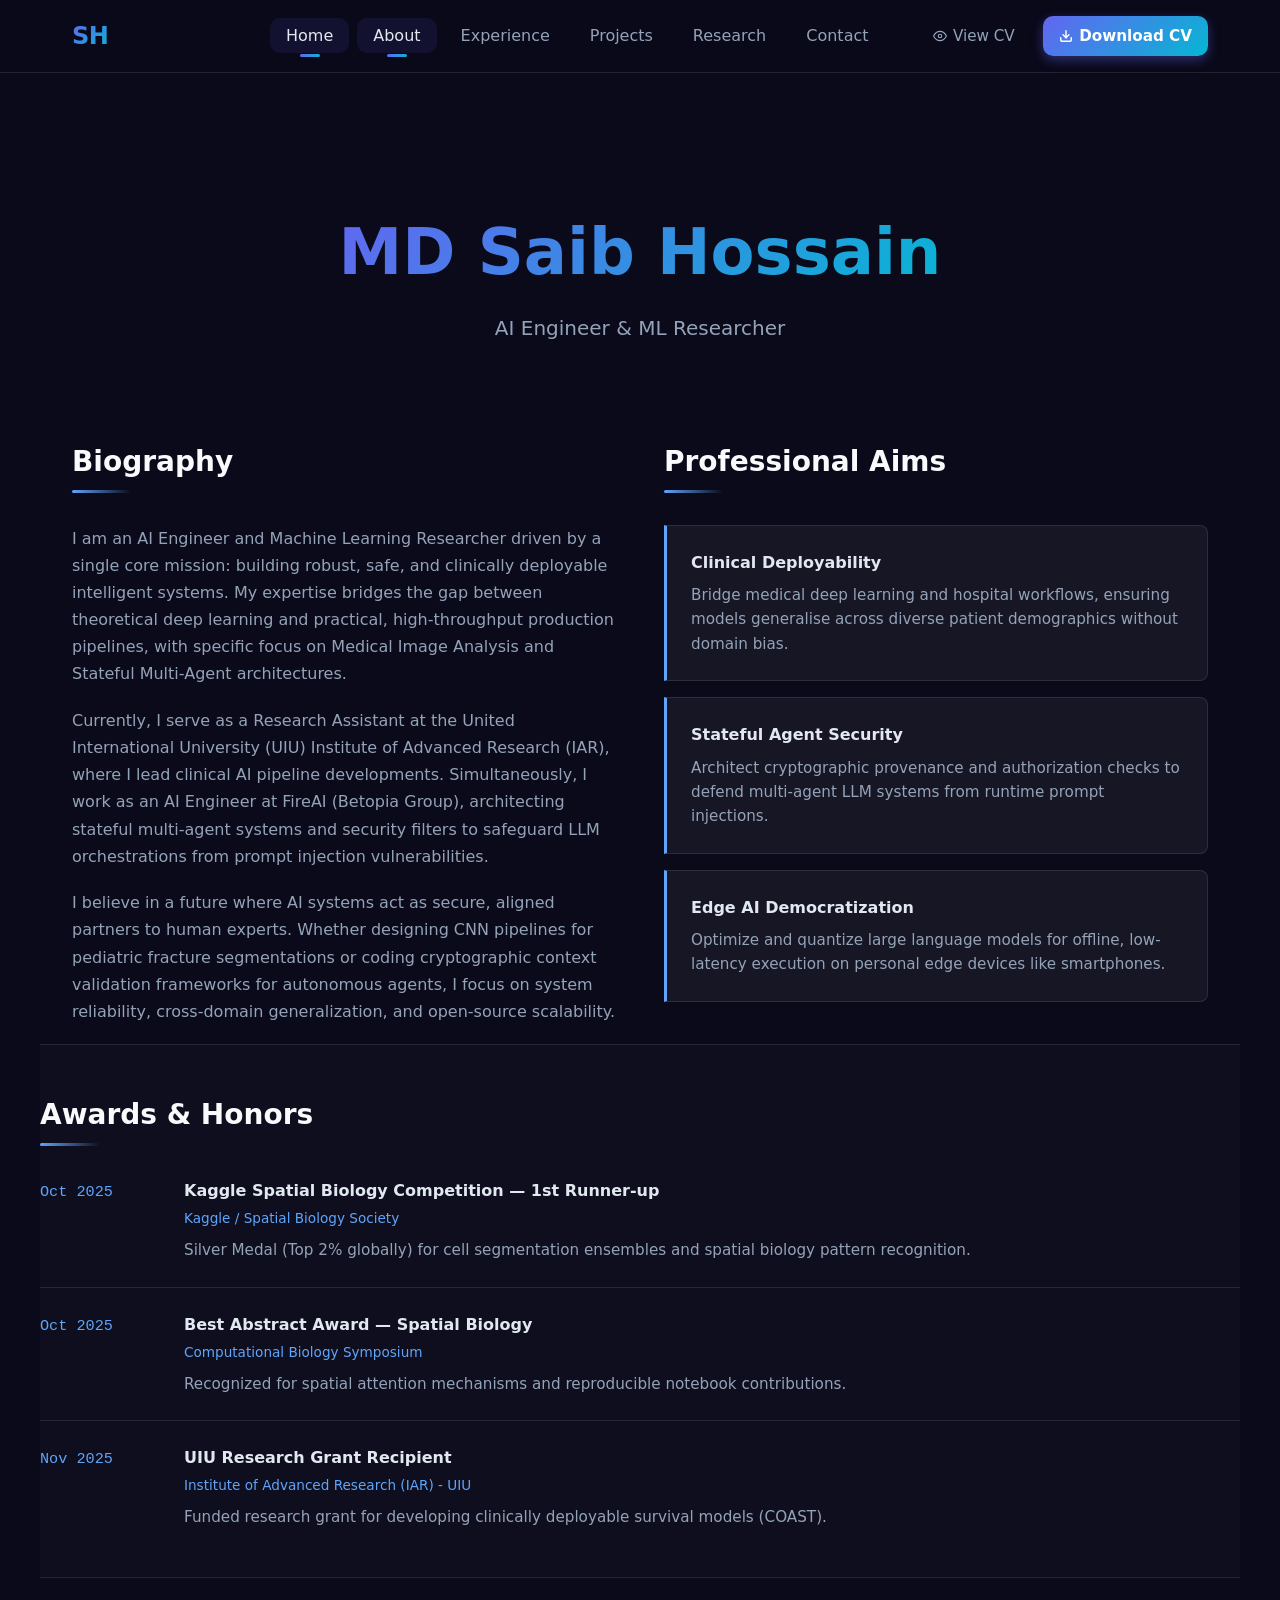
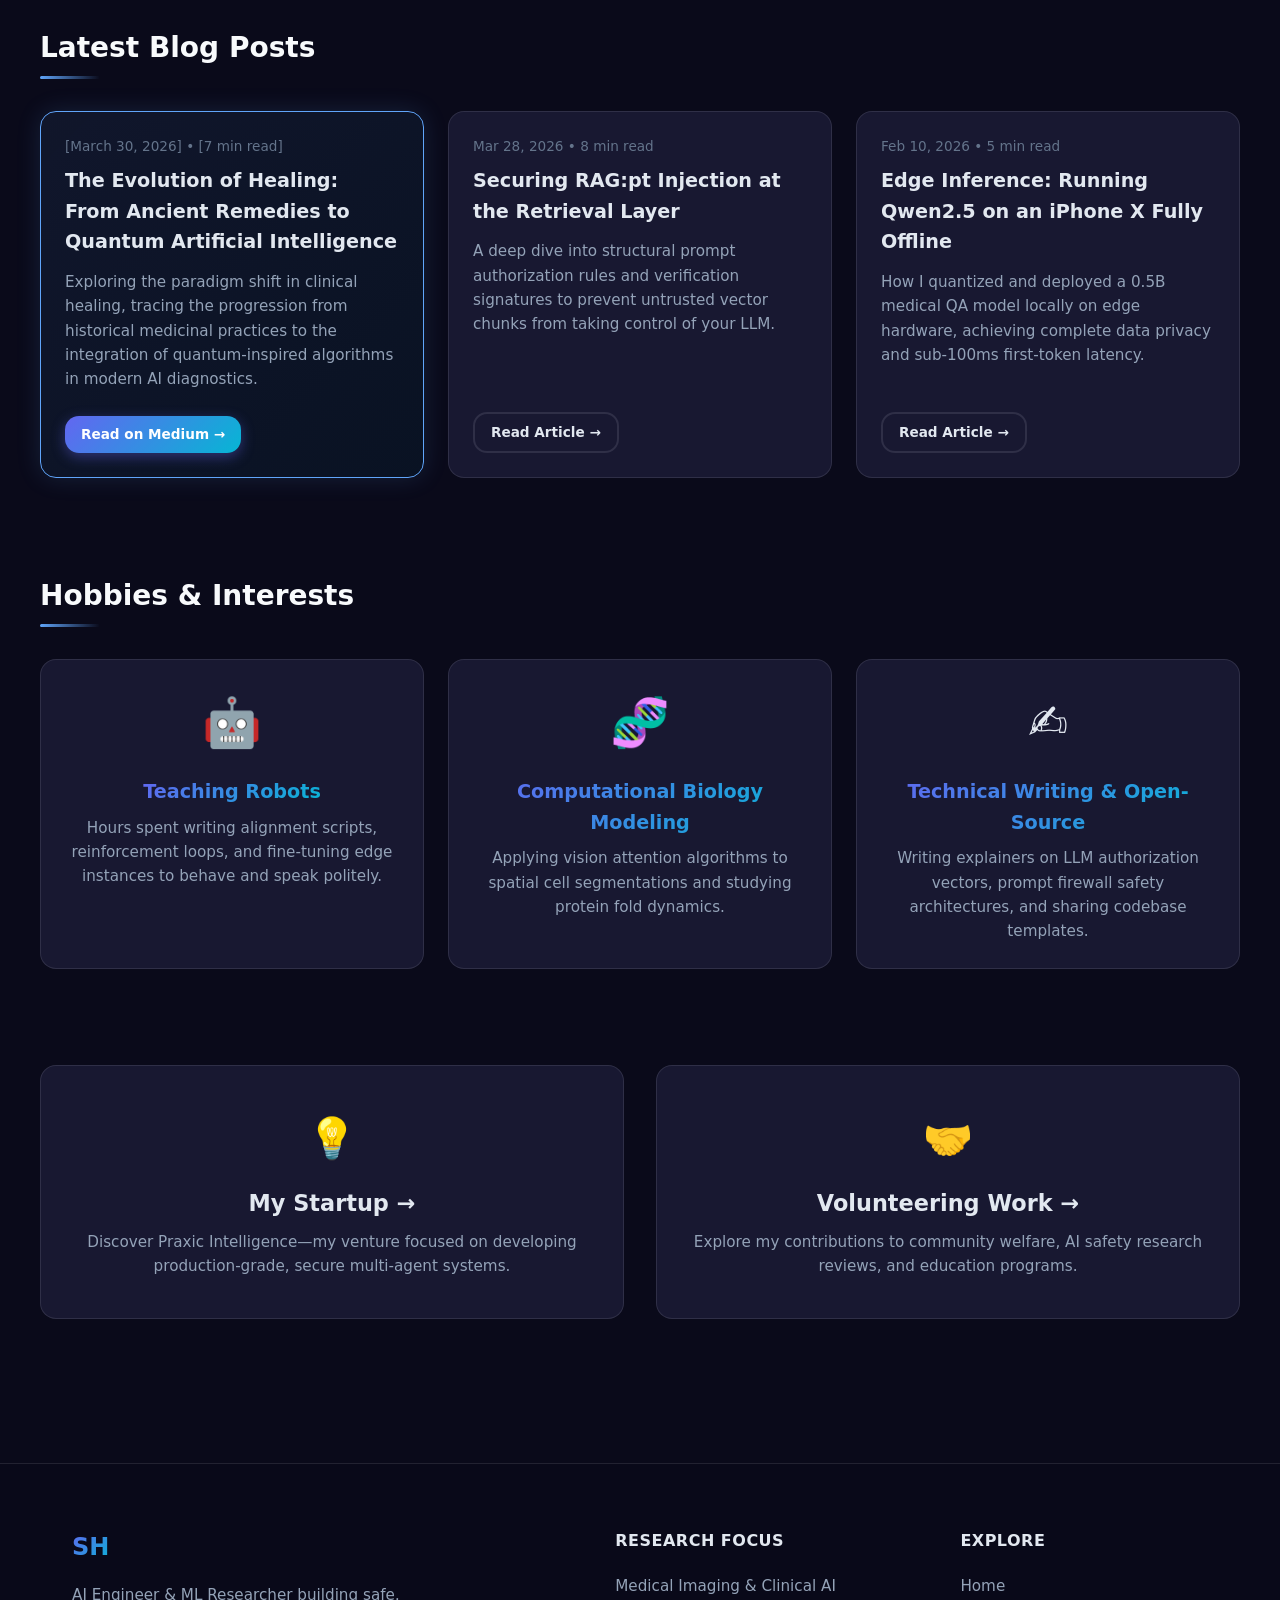
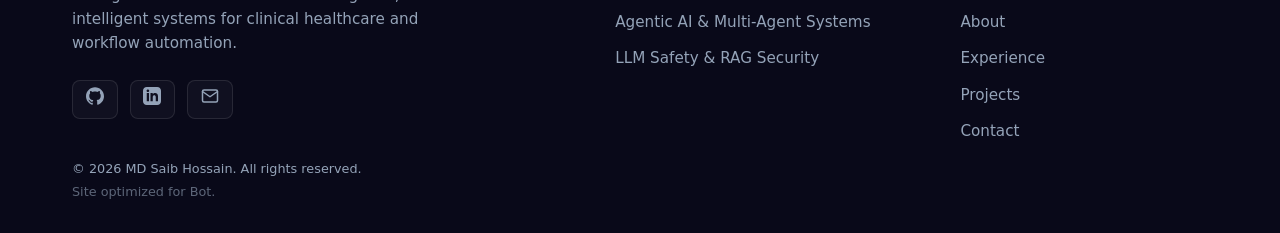
==== pages/about/index.html @ 12bec6b2 "major update and photos" ====
<!DOCTYPE html>
<html lang="en">

<head>
  <meta charset="UTF-8" />
  <meta name="viewport" content="width=device-width, initial-scale=1.0, shrink-to-fit=no">
  <meta name="theme-color" content="#0a0a1a">
  <meta name="apple-mobile-web-app-capable" content="yes">
  <meta name="apple-mobile-web-app-status-bar-style" content="black-translucent">

  <title>About MD Saib Hossain | AI Engineer & ML Researcher</title>
  <meta name="description"
    content="Learn about MD Saib Hossain - AI Engineer & ML Researcher building next-generation agentic workflows and clinically deployable medical imaging deep learning models.">
  <meta name="keywords"
    content="Saib Hossain, About Saib Hossain, AI Engineer, ML Researcher, Medical Imaging, AI Safety, United International University, Betopia Group">
  <meta name="author" content="MD Saib Hossain">
  <meta name="robots" content="index, follow">

  <link rel="canonical" href="https://saibhossain.dev/pages/about/index.html">

  <!-- Open Graph -->
  <meta property="og:type" content="profile">
  <meta property="og:title" content="About MD Saib Hossain | AI Engineer & ML Researcher">
  <meta property="og:description"
    content="Discover the research journey, academic milestones, and engineering focus of MD Saib Hossain.">
  <meta property="og:image" content="https://saibhossain.dev/assets/images/profile.jpg">
  <meta property="og:url" content="https://saibhossain.dev/pages/about/index.html">
  <meta property="og:site_name" content="Saib Hossain Portfolio">

  <!-- Twitter -->
  <meta name="twitter:card" content="summary_large_image">
  <meta name="twitter:title" content="About MD Saib Hossain | AI Engineer & ML Researcher">
  <meta name="twitter:description"
    content="Discover the research journey, academic milestones, and engineering focus of MD Saib Hossain.">
  <meta name="twitter:image" content="https://saibhossain.dev/assets/images/profile.jpg">

  <!-- Structured Data: JSON-LD AboutPage & Person Schema -->
  <script type="application/ld+json">
  {
    "@context": "https://schema.org",
    "@type": "AboutPage",
    "mainEntity": {
      "@type": "Person",
      "name": "MD Saib Hossain",
      "jobTitle": "AI Engineer & ML Researcher",
      "url": "https://saibhossain.dev",
      "sameAs": [
        "https://linkedin.com/in/saibhossain",
        "https://github.com/Saibhossain",
        "https://scholar.google.com/citations?user=zH0QciUAAAAJ&hl=en"
      ]
    }
  }
  </script>

  <!-- Global Core Styles -->
  <link rel="stylesheet" href="../../assets/css/base.css" />
  <link rel="stylesheet" href="../../assets/css/components.css" />
  <link rel="stylesheet" href="../../assets/css/layout.css" />
  <link rel="stylesheet" href="../../assets/css/animations.css" />

  <!-- Page Specific Styles -->
  <link rel="stylesheet" href="styles.css" />
</head>

<body>
  <!-- Global Header Placeholder -->
  <div id="header-placeholder" data-depth="1"></div>

  <main id="main" class="about-page">
    <!-- Hero Section -->
    <section class="hero-section fade-in-up">
      <div class="hero-bg"></div>
      <h1 id="hero-name" class="gradient-text loading-pulse"></h1>
      <h2 id="hero-role" class="loading-pulse"></h2>
    </section>

    <!-- Biography & Aims Split Grid -->
    <div class="container fade-in-up" style="animation-delay: 0.1s;">
      <div class="split-grid">
        <section class="biography-section">
          <h3 class="section-title">Biography</h3>
          <div id="bio-container"></div>
        </section>

        <section class="aims-section">
          <h3 class="section-title">Professional Aims</h3>
          <div id="aims-container" class="aims-list"></div>
        </section>
      </div>
    </div>



    <!-- Awards & Honors -->
    <section class="container padding-block bg-alt fade-in-up" style="animation-delay: 0.3s;">
      <h3 class="section-title">Awards & Honors</h3>
      <div id="awards-container" class="list-container"></div>
    </section>

    <!-- Blog Posts -->
    <section class="container padding-block fade-in-up" style="animation-delay: 0.4s;">
      <h3 class="section-title">Latest Blog Posts</h3>
      <div id="blogs-container" class="card-grid"></div>
    </section>

    <!-- Hobbies -->
    <section class="container padding-block fade-in-up" style="animation-delay: 0.5s;">
      <h3 class="section-title">Hobbies & Interests</h3>
      <div id="hobbies-container" class="card-grid"></div>
    </section>

    <!-- Directory Navigation (Startup & Volunteering) -->
    <section class="container padding-block nav-cta-section fade-in-up" style="animation-delay: 0.6s;">
      <div id="nav-container" class="nav-grid"></div>
    </section>
  </main>

  <!-- Global Footer Placeholder -->
  <div id="footer-placeholder" data-depth="1"></div>

  <!-- Global Scripts -->
  <script src="../../assets/js/core/config.js"></script>
  <script src="../../assets/js/core/utils.js"></script>
  <script src="../../assets/js/core/nav.js"></script>
  <script src="../../assets/js/components/links.js"></script>



  <!-- Page Specific Data Injector -->
  <script src="script.js"></script>

</body>

</html>
---- assets/css/base.css ----
/* ===== CSS VARIABLES & THEME ===== */
:root {
  /* Core colors */
  --bg: #0a0a1a;
  --bg-secondary: #11112a;
  --surface: rgba(30, 30, 60, 0.7);
  --surface-hover: rgba(45, 45, 85, 0.85);
  
  /* Accent gradients */
  --primary: #6366f1;
  --primary-glow: rgba(99, 102, 241, 0.4);
  --accent: #06b6d4;
  --accent-glow: rgba(6, 182, 212, 0.4);
  --gradient-main: linear-gradient(135deg, var(--primary), var(--accent));
  --gradient-reverse: linear-gradient(135deg, var(--accent), var(--primary));
  
  /* Text */
  --text: #e2e8f0;
  --text-muted: #94a3b8;
  --text-gradient: var(--gradient-main);
  
  /* UI */
  --border: rgba(255, 255, 255, 0.1);
  --border-hover: rgba(99, 102, 241, 0.5);
  --shadow-sm: 0 4px 12px rgba(0, 0, 0, 0.15);
  --shadow-lg: 0 20px 40px rgba(0, 0, 0, 0.3);
  --glow: 0 0 20px var(--primary-glow);
  --glow-accent: 0 0 20px var(--accent-glow);
  
  /* Spacing & layout */
  --radius: 16px;
  --radius-lg: 24px;
  --container-padding: 2rem;
  --transition: all 0.3s cubic-bezier(0.4, 0, 0.2, 1);
  --transition-slow: all 0.5s cubic-bezier(0.4, 0, 0.2, 1);
  
  /* Typography */
  --font-sans: system-ui, -apple-system, 'Segoe UI', Roboto, sans-serif;
  --font-mono: 'SF Mono', 'Fira Code', monospace;
}

/* ===== RESET & BASE ===== */
*, *::before, *::after { box-sizing: border-box; margin: 0; padding: 0; }
html { scroll-behavior: smooth; font-size: 16px; }
body {
  background: var(--bg);
  color: var(--text);
  font-family: var(--font-sans);
  line-height: 1.6;
  overflow-x: hidden;
  -webkit-font-smoothing: antialiased;
  -moz-osx-font-smoothing: grayscale;
}

/* Accessibility */
.sr-only {
  position: absolute; width: 1px; height: 1px; padding: 0; margin: -1px;
  overflow: hidden; clip: rect(0, 0, 0, 0); white-space: nowrap; border: 0;
}
:focus-visible {
  outline: 2px solid var(--accent);
  outline-offset: 2px;
  border-radius: 4px;
}

/* Images */
img { max-width: 100%; height: auto; display: block; }
picture { display: block; }

/* Links */
a { color: inherit; text-decoration: none; transition: var(--transition); }
a:hover { color: var(--accent); }

/* Selection */
::selection { background: var(--primary); color: white; }

/* Scrollbar */
::-webkit-scrollbar { width: 8px; }
::-webkit-scrollbar-track { background: var(--bg-secondary); }
::-webkit-scrollbar-thumb {
  background: var(--gradient-main);
  border-radius: 4px;
}
::-webkit-scrollbar-thumb:hover { background: var(--accent); }

/* Reduce motion preference */
@media (prefers-reduced-motion: reduce) {
  *, *::before, *::after {
    animation-duration: 0.01ms !important;
    animation-iteration-count: 1 !important;
    transition-duration: 0.01ms !important;
  }
  html { scroll-behavior: auto; }
}
---- assets/css/components.css ----
/* ===== QUICK LINKS (Home Page) ===== */
.quick-links-grid {
  display: grid;
  grid-template-columns: repeat(auto-fit, minmax(200px, 1fr));
  gap: 1.25rem;
  margin-top: 1.5rem;
}
.quick-link-card {
  display: flex;
  align-items: center;
  gap: 1rem;
  padding: 1.25rem;
  border-radius: var(--radius);
  transition: var(--transition);
}
.quick-link-card:hover {
  background: var(--surface);
  transform: translateX(4px);
}
.quick-link-icon {
  width: 44px;
  height: 44px;
  display: grid;
  place-items: center;
  border-radius: 12px;
  background: var(--gradient-main);
  color: white;
  font-size: 1.2rem;
  flex-shrink: 0;
}
.quick-link-content h4 {
  font-weight: 600;
  margin-bottom: 0.25rem;
}
.quick-link-content p {
  font-size: 0.85rem;
}

/* ===== STATUS BADGE ===== */
.status-badge {
  display: inline-flex;
  align-items: center;
  gap: 0.5rem;
  padding: 0.4rem 1rem;
  background: rgba(34, 197, 94, 0.15);
  color: #22c55e;
  border-radius: 24px;
  font-size: 0.85rem;
  font-weight: 600;
  border: 1px solid rgba(34, 197, 94, 0.3);
  margin-top: 1rem;
}
.status-badge::before {
  content: '';
  width: 8px;
  height: 8px;
  background: #22c55e;
  border-radius: 50%;
  animation: pulseDot 2s infinite;
}
@keyframes pulseDot {
  0%, 100% { opacity: 1; transform: scale(1); }
  50% { opacity: 0.6; transform: scale(0.9); }
}
/* ===== BUTTONS ===== */
.btn {
  display: inline-flex;
  align-items: center;
  justify-content: center;
  gap: 0.5rem;
  padding: 0.875rem 1.75rem;
  border-radius: 14px;
  font-weight: 600;
  font-size: 1rem;
  cursor: pointer;
  transition: var(--transition);
  border: none;
  position: relative;
  overflow: hidden;
  z-index: 1;
}
.btn::before {
  content: '';
  position: absolute;
  inset: 0;
  background: var(--gradient-main);
  z-index: -1;
  transition: var(--transition);
  opacity: 0;
}
.btn:hover::before { opacity: 1; }

.btn-primary {
  background: var(--gradient-main);
  color: white;
  box-shadow: 0 4px 14px var(--primary-glow);
}
.btn-primary:hover {
  transform: translateY(-2px);
  box-shadow: 0 8px 24px var(--primary-glow);
}

.btn-outline {
  background: transparent;
  border: 2px solid var(--border);
  color: var(--text);
}
.btn-outline:hover {
  border-color: var(--accent);
  color: var(--accent);
  transform: translateY(-2px);
}

.btn-sm { padding: 0.6rem 1.2rem; font-size: 0.9rem; }
.btn-lg { padding: 1.1rem 2rem; font-size: 1.1rem; }

/* ===== GLASS CARDS ===== */
.glass-card {
  background: var(--surface);
  backdrop-filter: blur(12px);
  -webkit-backdrop-filter: blur(12px);
  border: 1px solid var(--border);
  border-radius: var(--radius);
  padding: 1.5rem;
  transition: var(--transition);
  position: relative;
  overflow: hidden;
}
.glass-card::before {
  content: '';
  position: absolute;
  inset: 0;
  background: linear-gradient(135deg, transparent 0%, rgba(99,102,241,0.03) 50%, transparent 100%);
  opacity: 0;
  transition: var(--transition);
  pointer-events: none;
}
.glass-card:hover {
  border-color: var(--border-hover);
  transform: translateY(-4px);
  box-shadow: var(--shadow-lg), var(--glow);
}
.glass-card:hover::before { opacity: 1; }

/* ===== GRADIENT TEXT ===== */
.gradient-text {
  background: var(--text-gradient);
  -webkit-background-clip: text;
  -webkit-text-fill-color: transparent;
  background-clip: text;
  display: inline-block;
}

/* ===== NAVIGATION ===== */
.nav {
  position: sticky;
  top: 0;
  z-index: 1000;
  background: rgba(10, 10, 26, 0.95);
  backdrop-filter: blur(20px);
  -webkit-backdrop-filter: blur(20px);
  border-bottom: 1px solid var(--border);
  padding: 1rem 0;
  transition: var(--transition);
}
.nav.scrolled {
  padding: 0.75rem 0;
  background: rgba(10, 10, 26, 0.98);
  box-shadow: var(--shadow-sm);
}
.nav-container {
  display: flex;
  justify-content: space-between;
  align-items: center;
  max-width: 1200px;
  margin: 0 auto;
  padding: 0 var(--container-padding);
}
.nav-logo {
  font-size: 1.5rem;
  font-weight: 800;
  background: var(--text-gradient);
  -webkit-background-clip: text;
  -webkit-text-fill-color: transparent;
  letter-spacing: -0.5px;
}
.nav-links {
  display: flex;
  list-style: none;
  gap: 0.5rem;
}
.nav-links a {
  color: var(--text-muted);
  font-weight: 500;
  padding: 0.5rem 1rem;
  border-radius: 10px;
  transition: var(--transition);
  position: relative;
}
.nav-links a:hover,
.nav-links a.active {
  color: var(--text);
  background: rgba(99, 102, 241, 0.1);
}
.nav-links a.active::after {
  content: '';
  position: absolute;
  bottom: -4px;
  left: 50%;
  transform: translateX(-50%);
  width: 20px;
  height: 3px;
  background: var(--gradient-main);
  border-radius: 2px;
}

/* Mobile nav toggle */
.nav-toggle {
  display: none;
  background: none;
  border: none;
  cursor: pointer;
  padding: 0.5rem;
  z-index: 1001;
}
.hamburger {
  display: block;
  width: 24px;
  height: 2px;
  background: var(--text);
  position: relative;
  transition: var(--transition);
}
.hamburger::before,
.hamburger::after {
  content: '';
  position: absolute;
  width: 24px;
  height: 2px;
  background: var(--text);
  left: 0;
  transition: var(--transition);
}
.hamburger::before { top: -8px; }
.hamburger::after { top: 8px; }
.nav-toggle.active .hamburger { background: transparent; }
.nav-toggle.active .hamburger::before {
  transform: rotate(45deg) translate(5px, 5px);
}
.nav-toggle.active .hamburger::after {
  transform: rotate(-45deg) translate(5px, -5px);
}

.nav-menu-wrapper {
  display: flex;
  align-items: center;
  gap: 2rem;
}

.nav-actions {
  display: flex;
  align-items: center;
  gap: 0.75rem;
}

/* CV Actions */
.nav-actions a.nav-cv-view,
.nav-actions a.nav-cv-download {
  display: inline-flex;
  align-items: center;
  gap: 0.4rem;
  padding: 0.5rem 1rem;
  border-radius: 10px;
  font-size: 0.95rem;
  font-weight: 500;
  transition: var(--transition);
  text-decoration: none;
}

.nav-actions a.nav-cv-view {
  color: var(--text-muted);
}

.nav-actions a.nav-cv-view:hover {
  color: var(--text);
  background: rgba(99, 102, 241, 0.1);
}

.nav-actions a.nav-cv-download {
  background: var(--gradient-main);
  color: white !important;
  font-weight: 600;
  box-shadow: 0 4px 12px var(--primary-glow);
}

.nav-actions a.nav-cv-download:hover {
  transform: translateY(-1px);
  box-shadow: 0 6px 18px var(--primary-glow);
  background: var(--gradient-main);
  color: white !important;
}

/* Mobile menu */
@media (max-width: 900px) {
  .nav-toggle { display: block; }
  .nav-menu-wrapper {
    position: fixed;
    top: 72px;
    left: 0;
    right: 0;
    background: var(--bg-secondary);
    flex-direction: column;
    padding: 2rem 1.5rem;
    gap: 1.5rem;
    transform: translateY(-150%);
    transition: transform 0.3s ease;
    border-bottom: 1px solid var(--border);
    z-index: 999;
    display: flex !important;
  }
  .nav-menu-wrapper.active { transform: translateY(0); }
  .nav-links {
    flex-direction: column;
    width: 100%;
    gap: 0.5rem;
  }
  .nav-links a {
    padding: 0.75rem 1rem;
    width: 100%;
    text-align: center;
  }
  .nav-actions {
    flex-direction: column;
    width: 100%;
    gap: 0.75rem;
    padding-top: 1rem;
    border-top: 1px solid var(--border);
  }
  .nav-actions a {
    width: 100%;
    justify-content: center;
  }
}

/* ===== FOOTER ===== */
.footer {
  border-top: 1px solid var(--border);
  background: rgba(10, 10, 26, 0.95);
  backdrop-filter: blur(20px);
  -webkit-backdrop-filter: blur(20px);
  padding: 4rem 0 2rem 0;
  color: var(--text-muted);
  font-size: 0.95rem;
  margin-top: 6rem;
}

.footer-grid {
  display: grid;
  grid-template-columns: 2fr 1.2fr 1fr;
  gap: 3rem;
  margin-bottom: 3rem;
}

.footer-brand {
  display: flex;
  flex-direction: column;
  gap: 1rem;
}

.footer-logo {
  font-size: 1.5rem;
  font-weight: 800;
  background: var(--gradient-main);
  -webkit-background-clip: text;
  -webkit-text-fill-color: transparent;
  width: max-content;
  text-decoration: none;
}

.footer-tagline {
  line-height: 1.6;
  max-width: 380px;
}

.footer-social-links {
  display: flex;
  gap: 0.75rem;
  margin-top: 0.5rem;
  flex-wrap: wrap;
}

.footer-social-links a {
  color: var(--text-muted);
  background: rgba(255, 255, 255, 0.03);
  border: 1px solid var(--border);
  padding: 0.4rem 0.8rem;
  border-radius: 8px;
  font-size: 0.85rem;
  transition: var(--transition);
  text-decoration: none;
  font-weight: 500;
}

.footer-social-links a:hover {
  color: var(--accent);
  background: rgba(99, 102, 241, 0.1);
  border-color: var(--accent);
  transform: translateY(-1px);
}

.footer-column {
  display: flex;
  flex-direction: column;
  gap: 1.25rem;
}

.footer-title {
  color: var(--text);
  font-size: 1rem;
  font-weight: 600;
  letter-spacing: 0.5px;
  text-transform: uppercase;
}

.footer-list {
  list-style: none;
  display: flex;
  flex-direction: column;
  gap: 0.75rem;
}

.footer-list a {
  color: var(--text-muted);
  transition: var(--transition);
  text-decoration: none;
}

.footer-list a:hover {
  color: var(--accent);
  padding-left: 4px;
}

.footer-brand-meta {
  margin-top: 1.5rem;
  font-size: 0.8rem;
  line-height: 1.5;
}

.footer-brand-meta .copyright {
  color: var(--text-muted);
}

.footer-brand-meta .crawler-notice {
  color: var(--text-muted);
  opacity: 0.6;
  margin-top: 0.25rem;
}

@media (max-width: 768px) {
  .footer-grid {
    grid-template-columns: 1fr;
    gap: 2.5rem;
    text-align: center;
  }
  .footer-brand {
    align-items: center;
  }
  .footer-brand-meta {
    margin-top: 1rem;
  }
  .footer-social-links {
    justify-content: center;
  }
}

/* ===== PROJECT TAGS ===== */
.project-tags {
  display: flex;
  flex-wrap: wrap;
  gap: 0.5rem;
  margin: 1rem 0;
}
.tag {
  font-size: 0.75rem;
  padding: 0.25rem 0.85rem;
  border-radius: 20px;
  background: rgba(6, 182, 212, 0.15);
  color: var(--accent);
  font-weight: 500;
  border: 1px solid rgba(6, 182, 212, 0.3);
  transition: var(--transition);
}
.tag:hover {
  background: var(--accent);
  color: var(--bg);
  transform: translateY(-1px);
}

/* ===== HIGHLIGHTS LIST ===== */
.highlights-list {
  list-style: none;
  margin: 0.75rem 0;
  padding-left: 0;
  font-size: 0.9rem;
  color: var(--text-muted);
}
.highlights-list li {
  padding-left: 1.4rem;
  position: relative;
  margin-bottom: 0.5rem;
}
.highlights-list li::before {
  content: '✓';
  position: absolute;
  left: 0;
  color: var(--accent);
  font-weight: 700;
  font-size: 0.85rem;
}

/* ===== SKILLS ===== */
.skills-grid {
  display: grid;
  gap: 0.75rem;
}
.skill-item {
  display: flex;
  flex-direction: column;
  gap: 0.4rem;
}
.skill-name {
  font-size: 0.9rem;
  font-weight: 600;
  color: var(--text);
}
.skill-bar {
  height: 6px;
  background: var(--border);
  border-radius: 3px;
  overflow: hidden;
  position: relative;
}
.skill-fill {
  height: 100%;
  background: var(--gradient-main);
  border-radius: 3px;
  width: var(--level, 0%);
  transition: width 0.8s cubic-bezier(0.4, 0, 0.2, 1);
  position: relative;
}
.skill-fill::after {
  content: '';
  position: absolute;
  inset: 0;
  background: linear-gradient(90deg, transparent, rgba(255,255,255,0.3), transparent);
  animation: shimmer 2s infinite;
}
@keyframes shimmer {
  0% { transform: translateX(-100%); }
  100% { transform: translateX(100%); }
}

/* ===== LINK CARDS ===== */
.links-grid {
  display: grid;
  grid-template-columns: repeat(auto-fit, minmax(130px, 1fr));
  gap: 1rem;
}
.link-card {
  display: flex;
  flex-direction: column;
  align-items: center;
  text-align: center;
  padding: 1.25rem 1rem;
  text-decoration: none;
  color: var(--text);
  min-height: 110px;
  justify-content: center;
  border-radius: var(--radius);
  transition: var(--transition);
}
.link-icon {
  width: 52px;
  height: 52px;
  margin-bottom: 0.85rem;
  display: grid;
  place-items: center;
  border-radius: 14px;
  transition: var(--transition);
  font-size: 1.4rem;
  background: rgba(99, 102, 241, 0.1);
}
.link-card:hover .link-icon {
  transform: scale(1.12) rotate(3deg);
  box-shadow: var(--glow);
}
.link-label {
  font-size: 0.9rem;
  font-weight: 600;
}

/* ===== QUICK LINKS (Home) ===== */
.quick-links-grid {
  display: grid;
  grid-template-columns: repeat(auto-fit, minmax(200px, 1fr));
  gap: 1.25rem;
  margin-top: 1.5rem;
}
.quick-link-card {
  display: flex;
  align-items: center;
  gap: 1rem;
  padding: 1.25rem;
  border-radius: var(--radius);
  transition: var(--transition);
  text-decoration: none;
  color: var(--text);
}
.quick-link-card:hover {
  background: var(--surface-hover);
  transform: translateX(4px);
}
.quick-link-icon {
  width: 44px;
  height: 44px;
  display: grid;
  place-items: center;
  border-radius: 12px;
  background: var(--gradient-main);
  color: white;
  font-size: 1.2rem;
  flex-shrink: 0;
}
.quick-link-content h4 {
  font-weight: 600;
  margin-bottom: 0.25rem;
}
.quick-link-content p {
  font-size: 0.85rem;
  color: var(--text-muted);
}

/* ===== TEXT UTILITIES ===== */
.text-muted { color: var(--text-muted); }
.text-center { text-align: center; }
.mt-1 { margin-top: 0.5rem; }
.mt-2 { margin-top: 1rem; }
.mt-3 { margin-top: 1.5rem; }
.mt-4 { margin-top: 2rem; }
.mb-1 { margin-bottom: 0.5rem; }
.mb-2 { margin-bottom: 1rem; }
.mb-3 { margin-bottom: 1.5rem; }
.mb-4 { margin-bottom: 2rem; }

/* Typing Animation Cursor */
.typing-cursor {
  animation: blink-caret 0.75s step-end infinite;
  margin-left: 2px;
  font-weight: 300;
}

@keyframes blink-caret {
  from, to { color: transparent }
  50% { color: currentColor }
}
---- assets/css/layout.css ----
/* ===== CONTAINER ===== */
.container {
  max-width: 1200px;
  margin: 0 auto;
  padding: 0 var(--container-padding);
}

/* ===== SECTIONS ===== */
.section {
  padding: 4rem 0;
}
.section-title {
  font-size: 1.75rem;
  font-weight: 700;
  margin-bottom: 2rem;
  position: relative;
  display: inline-block;
}
.section-title::after {
  content: '';
  position: absolute;
  bottom: -8px;
  left: 0;
  width: 60px;
  height: 4px;
  background: var(--gradient-main);
  border-radius: 2px;
}

/* ===== PAGE HEADER ===== */
.page-header {
  text-align: center;
  padding: 3rem 0;
  margin-bottom: 2rem;
}
.page-header h1 {
  font-size: clamp(2rem, 4vw, 3rem);
  margin-bottom: 1rem;
}
.page-header p {
  font-size: 1.1rem;
  color: var(--text-muted);
  max-width: 600px;
  margin: 0 auto;
}

/* ===== HERO SECTION ===== */
.hero {
  min-height: 90vh;
  display: flex;
  align-items: center;
  position: relative;
  overflow: hidden;
  padding: 2rem 0;
}
.hero::before {
  content: '';
  position: absolute;
  inset: 0;
  background: radial-gradient(ellipse at 30% 20%, rgba(99,102,241,0.15) 0%, transparent 50%),
              radial-gradient(ellipse at 70% 80%, rgba(6,182,212,0.15) 0%, transparent 50%);
  pointer-events: none;
  z-index: -1;
}
.hero-grid {
  display: grid;
  grid-template-columns: 1.2fr 0.8fr;
  gap: 4rem;
  align-items: center;
  width: 100%;
}

/* Hero Content */
.hero-content {
  max-width: 600px;
}
.hero-title {
  font-size: clamp(2.5rem, 5vw, 4rem);
  font-weight: 800;
  line-height: 1.1;
  margin-bottom: 1rem;
  letter-spacing: -1px;
}
.hero-subtitle {
  font-size: 1.25rem;
  color: var(--text-muted);
  margin-bottom: 1.5rem;
  font-weight: 500;
}
.hero-bio {
  margin-bottom: 2rem;
  font-size: 1.05rem;
  line-height: 1.7;
}
.hero-actions {
  display: flex;
  gap: 1rem;
  flex-wrap: wrap;
}

/* Hero Image */
.hero-image {
  display: flex;
  justify-content: center;
  align-items: center;
}
.profile-glow {
  position: relative;
  width: 280px;
  height: 280px;
}
.profile-glow::before {
  content: '';
  position: absolute;
  inset: -4px;
  background: var(--gradient-main);
  border-radius: 30px;
  z-index: -1;
  filter: blur(25px);
  opacity: 0.6;
  animation: pulse 4s ease-in-out infinite;
}
.profile-glow::after {
  content: '';
  position: absolute;
  inset: -2px;
  background: var(--gradient-reverse);
  border-radius: 28px;
  z-index: -1;
  opacity: 0.3;
  animation: pulse 4s ease-in-out infinite reverse;
}
.profile-pic {
  width: 100%;
  height: 100%;
  object-fit: cover;
  border-radius: 26px;
  border: 2px solid var(--border);
  transition: var(--transition);
}
.profile-glow:hover .profile-pic {
  transform: scale(1.03);
  border-color: var(--accent);
  box-shadow: var(--glow-accent);
}

@keyframes pulse {
  0%, 100% { opacity: 0.6; transform: scale(1); }
  50% { opacity: 0.8; transform: scale(1.05); }
}

/* ===== PROJECTS GRID ===== */
.projects-grid {
  display: grid;
  grid-template-columns: repeat(auto-fit, minmax(320px, 1fr));
  gap: 1.5rem;
}
.project-card {
  display: flex;
  flex-direction: column;
  height: 100%;
}
.project-card h3 {
  font-size: 1.25rem;
  margin-bottom: 0.5rem;
  line-height: 1.3;
}
.project-card h3 a:hover {
  color: var(--accent);
}
.project-thumb {
  width: 100%;
  height: 180px;
  object-fit: cover;
  border-radius: 12px;
  margin-bottom: 1rem;
  border: 1px solid var(--border);
  transition: var(--transition);
}
.project-card:hover .project-thumb {
  transform: scale(1.02);
  border-color: var(--accent);
}

/* ===== RESEARCH GRID ===== */
.research-grid {
  display: grid;
  grid-template-columns: repeat(auto-fit, minmax(300px, 1fr));
  gap: 1.5rem;
}
.research-card h3 {
  font-size: 1.2rem;
  margin-bottom: 0.5rem;
}

/* ===== RESPONSIVE ===== */
@media (max-width: 900px) {
  .hero-grid {
    grid-template-columns: 1fr;
    text-align: center;
    gap: 3rem;
  }
  .hero-content { margin: 0 auto; }
  .hero-actions { justify-content: center; }
  .hero-image { order: -1; }
  .profile-glow { width: 240px; height: 240px; }
}

@media (max-width: 600px) {
  .container { padding: 0 1.5rem; }
  .section { padding: 3rem 0; }
  .hero { min-height: auto; padding: 3rem 0; }
  .hero-title { font-size: 2.5rem; }
  .profile-glow { width: 200px; height: 200px; }
  .projects-grid { grid-template-columns: 1fr; }
  .quick-links-grid { grid-template-columns: 1fr; }
}

/* ===== PRINT STYLES ===== */
@media print {
  .nav, .footer, .btn { display: none !important; }
  body { background: white; color: black; }
  .glass-card {
    background: white;
    border: 1px solid #ddd;
    box-shadow: none;
  }
}
---- assets/css/animations.css ----
/* ===== FADE IN UP ===== */
.fade-in-up {
  opacity: 0;
  transform: translateY(24px);
  animation: fadeInUp 0.6s ease forwards;
}
.fade-in-up.delay-1 { animation-delay: 0.1s; }
.fade-in-up.delay-2 { animation-delay: 0.2s; }
.fade-in-up.delay-3 { animation-delay: 0.3s; }
.fade-in-up.delay-4 { animation-delay: 0.4s; }

@keyframes fadeInUp {
  to {
    opacity: 1;
    transform: translateY(0);
  }
}

/* ===== FADE IN ===== */
.fade-in {
  opacity: 0;
  animation: fadeIn 0.5s ease forwards;
}
.fade-in.delay-1 { animation-delay: 0.15s; }
.fade-in.delay-2 { animation-delay: 0.3s; }

@keyframes fadeIn {
  to { opacity: 1; }
}

/* ===== SCALE IN ===== */
.scale-in {
  opacity: 0;
  transform: scale(0.95);
  animation: scaleIn 0.4s ease forwards;
}
@keyframes scaleIn {
  to {
    opacity: 1;
    transform: scale(1);
  }
}

/* ===== STAGGERED ANIMATIONS ===== */
.stagger-item {
  opacity: 0;
  transform: translateY(16px);
  transition: opacity 0.4s ease, transform 0.4s ease;
}
.stagger-item.visible {
  opacity: 1;
  transform: translateY(0);
}

/* ===== HOVER EFFECTS ===== */
.hover-lift {
  transition: var(--transition);
}
.hover-lift:hover {
  transform: translateY(-6px);
}

.hover-glow {
  transition: var(--transition);
}
.hover-glow:hover {
  box-shadow: var(--glow);
}

/* ===== FLOATING ANIMATION ===== */
@keyframes float {
  0%, 100% { transform: translateY(0); }
  50% { transform: translateY(-12px); }
}
.float {
  animation: float 6s ease-in-out infinite;
}
.float-slow {
  animation: float 8s ease-in-out infinite;
}
.float-delay {
  animation: float 7s ease-in-out infinite;
  animation-delay: 1s;
}

/* ===== PULSE GLOW ===== */
@keyframes pulseGlow {
  0%, 100% { box-shadow: 0 0 20px var(--primary-glow); }
  50% { box-shadow: 0 0 35px var(--primary-glow), 0 0 50px var(--accent-glow); }
}
.pulse-glow {
  animation: pulseGlow 3s ease-in-out infinite;
}

/* ===== TEXT REVEAL ===== */
.text-reveal {
  overflow: hidden;
  border-right: 3px solid var(--accent);
  white-space: nowrap;
  margin: 0 auto;
  animation: typing 2s steps(30) forwards, blink 0.75s step-end infinite;
  width: 0;
}
@keyframes typing {
  to { width: 100%; }
}
@keyframes blink {
  50% { border-color: transparent; }
}

/* ===== PARTICLE BACKGROUND (optional) ===== */
#particles-canvas {
  position: fixed;
  top: 0;
  left: 0;
  width: 100%;
  height: 100%;
  z-index: -1;
  pointer-events: none;
  opacity: 0.6;
}

/* ===== LOADING SPINNER ===== */
.spinner {
  width: 40px;
  height: 40px;
  border: 3px solid var(--border);
  border-top-color: var(--accent);
  border-radius: 50%;
  animation: spin 1s linear infinite;
  margin: 2rem auto;
}
@keyframes spin {
  to { transform: rotate(360deg); }
}

/* ===== SKIP LINK ===== */
.skip-link {
  position: absolute;
  left: -999px;
  top: auto;
  width: 1px;
  height: 1px;
  overflow: hidden;
  z-index: 10000;
}
.skip-link:focus {
  left: 1rem;
  top: 1rem;
  width: auto;
  height: auto;
  padding: 0.75rem 1.5rem;
  background: var(--primary);
  color: white;
  border-radius: 10px;
  font-weight: 600;
}

/* ===== STATUS BADGE ===== */
.status-badge {
  display: inline-flex;
  align-items: center;
  gap: 0.5rem;
  padding: 0.4rem 1rem;
  background: rgba(34, 197, 94, 0.15);
  color: #22c55e;
  border-radius: 24px;
  font-size: 0.85rem;
  font-weight: 600;
  border: 1px solid rgba(34, 197, 94, 0.3);
  margin-top: 1rem;
}
.status-badge::before {
  content: '';
  width: 8px;
  height: 8px;
  background: #22c55e;
  border-radius: 50%;
  animation: pulseDot 2s infinite;
}
@keyframes pulseDot {
  0%, 100% { opacity: 1; transform: scale(1); }
  50% { opacity: 0.6; transform: scale(0.9); }
}

/* ===== REDUCED MOTION ===== */
@media (prefers-reduced-motion: reduce) {
  .fade-in-up,
  .fade-in,
  .scale-in,
  .stagger-item {
    animation: none !important;
    transition: none !important;
    opacity: 1 !important;
    transform: none !important;
  }
  .float, .float-slow, .float-delay,
  .pulse-glow {
    animation: none !important;
  }
}
---- pages/about/styles.css ----
/* --- Page Specific Layout Variables --- */
:root {
    --accent-color: #60a5fa;
    --border-color: rgba(255, 255, 255, 0.1);
    --hover-bg: rgba(255, 255, 255, 0.05);
}

.about-page {
    padding-top: 4rem;
}

/* --- Hero Section --- */
.hero-section {
    text-align: center;
    padding: 4rem 1.5rem;
    margin-bottom: 2rem;
}

.hero-section h1 {
    font-size: clamp(2.5rem, 5vw, 4rem);
    margin-bottom: 0.5rem;
}

.hero-section h2 {
    font-size: 1.25rem;
    color: #94a3b8;
    font-weight: 400;
}

/* Loading Pulse Animation for Hero Text */
.loading-pulse {
    display: inline-block;
    min-width: 200px;
    min-height: 2rem;
    background: linear-gradient(90deg, rgba(255, 255, 255, 0.05) 25%, rgba(255, 255, 255, 0.1) 50%, rgba(255, 255, 255, 0.05) 75%);
    background-size: 200% 100%;
    animation: loading 1.5s infinite;
    border-radius: 4px;
}

@keyframes loading {
    0% {
        background-position: 200% 0;
    }

    100% {
        background-position: -200% 0;
    }
}

/* --- Section Titles --- */
.section-title {
    font-size: 1.75rem;
    margin-bottom: 2rem;
    color: #f8fafc;
    position: relative;
    padding-bottom: 0.5rem;
}

.section-title::after {
    content: '';
    position: absolute;
    bottom: 0;
    left: 0;
    width: 60px;
    height: 3px;
    background: linear-gradient(90deg, var(--accent-color), transparent);
    border-radius: 2px;
}

/* --- Grid Layouts --- */
.padding-block {
    padding: 3rem 0;
}

.bg-alt {
    background: rgba(255, 255, 255, 0.02);
    border-top: 1px solid var(--border-color);
    border-bottom: 1px solid var(--border-color);
}

.split-grid {
    display: grid;
    grid-template-columns: 1fr 1fr;
    gap: 3rem;
    align-items: start;
}

.card-grid {
    display: grid;
    grid-template-columns: repeat(auto-fit, minmax(300px, 1fr));
    gap: 1.5rem;
}

/* --- Aim Items (Bio Section) --- */
.aims-list {
    display: flex;
    flex-direction: column;
    gap: 1rem;
}

.aim-item {
    padding: 1.5rem;
    border-left: 3px solid var(--accent-color);
    background: var(--hover-bg);
    border-radius: 0 8px 8px 0;
}

/* --- Cards --- */
.card {
    padding: 1.5rem;
    display: flex;
    flex-direction: column;
    height: 100%;
    transition: transform 0.3s ease, box-shadow 0.3s ease;
}

.card:hover {
    transform: translateY(-5px);
    background: rgba(255, 255, 255, 0.08);
}

.card-highlight {
    border-color: #60a5fa !important;
    background: linear-gradient(135deg, rgba(96, 165, 250, 0.08), rgba(6, 182, 212, 0.05)) !important;
    box-shadow: 0 0 25px rgba(96, 165, 250, 0.15);
}

.card-highlight:hover {
    box-shadow: 0 0 35px rgba(96, 165, 250, 0.3) !important;
}

.card-title {
    font-size: 1.2rem;
    color: #e2e8f0;
    margin-bottom: 0.5rem;
}

.card-title a:hover {
    color: var(--accent-color);
}

.card-desc {
    color: #94a3b8;
    font-size: 0.95rem;
    flex-grow: 1;
    margin: 0;
}

.card-meta {
    font-size: 0.85rem;
    color: #64748b;
    margin-bottom: 0.5rem;
}

/* --- List Container (Awards) --- */
.list-container {
    display: flex;
    flex-direction: column;
    gap: 1.5rem;
}

.list-item {
    display: grid;
    grid-template-columns: 120px 1fr;
    gap: 1.5rem;
    align-items: baseline;
    padding-bottom: 1.5rem;
    border-bottom: 1px solid var(--border-color);
}

.list-item:last-child {
    border-bottom: none;
    padding-bottom: 0;
}

.list-date {
    color: var(--accent-color);
    font-family: monospace;
    font-size: 0.95rem;
}

/* --- Navigation CTAs --- */
.nav-grid {
    display: grid;
    grid-template-columns: repeat(auto-fit, minmax(280px, 1fr));
    gap: 2rem;
}

.nav-card {
    display: block;
    padding: 2.5rem 2rem;
    text-decoration: none;
    text-align: center;
    border: 1px solid var(--border-color);
    transition: all 0.3s ease;
}

.nav-card:hover {
    border-color: var(--accent-color);
    background: rgba(96, 165, 250, 0.05);
    transform: translateY(-3px);
}

.nav-icon {
    display: block;
    font-size: 2.5rem;
    margin-bottom: 1rem;
}

/* --- Responsive Adjustments --- */
@media (max-width: 768px) {
    .split-grid {
        grid-template-columns: 1fr;
        gap: 2rem;
    }

    .list-item {
        grid-template-columns: 1fr;
        gap: 0.5rem;
    }

    .hero-section {
        padding: 2rem 1rem;
    }
}
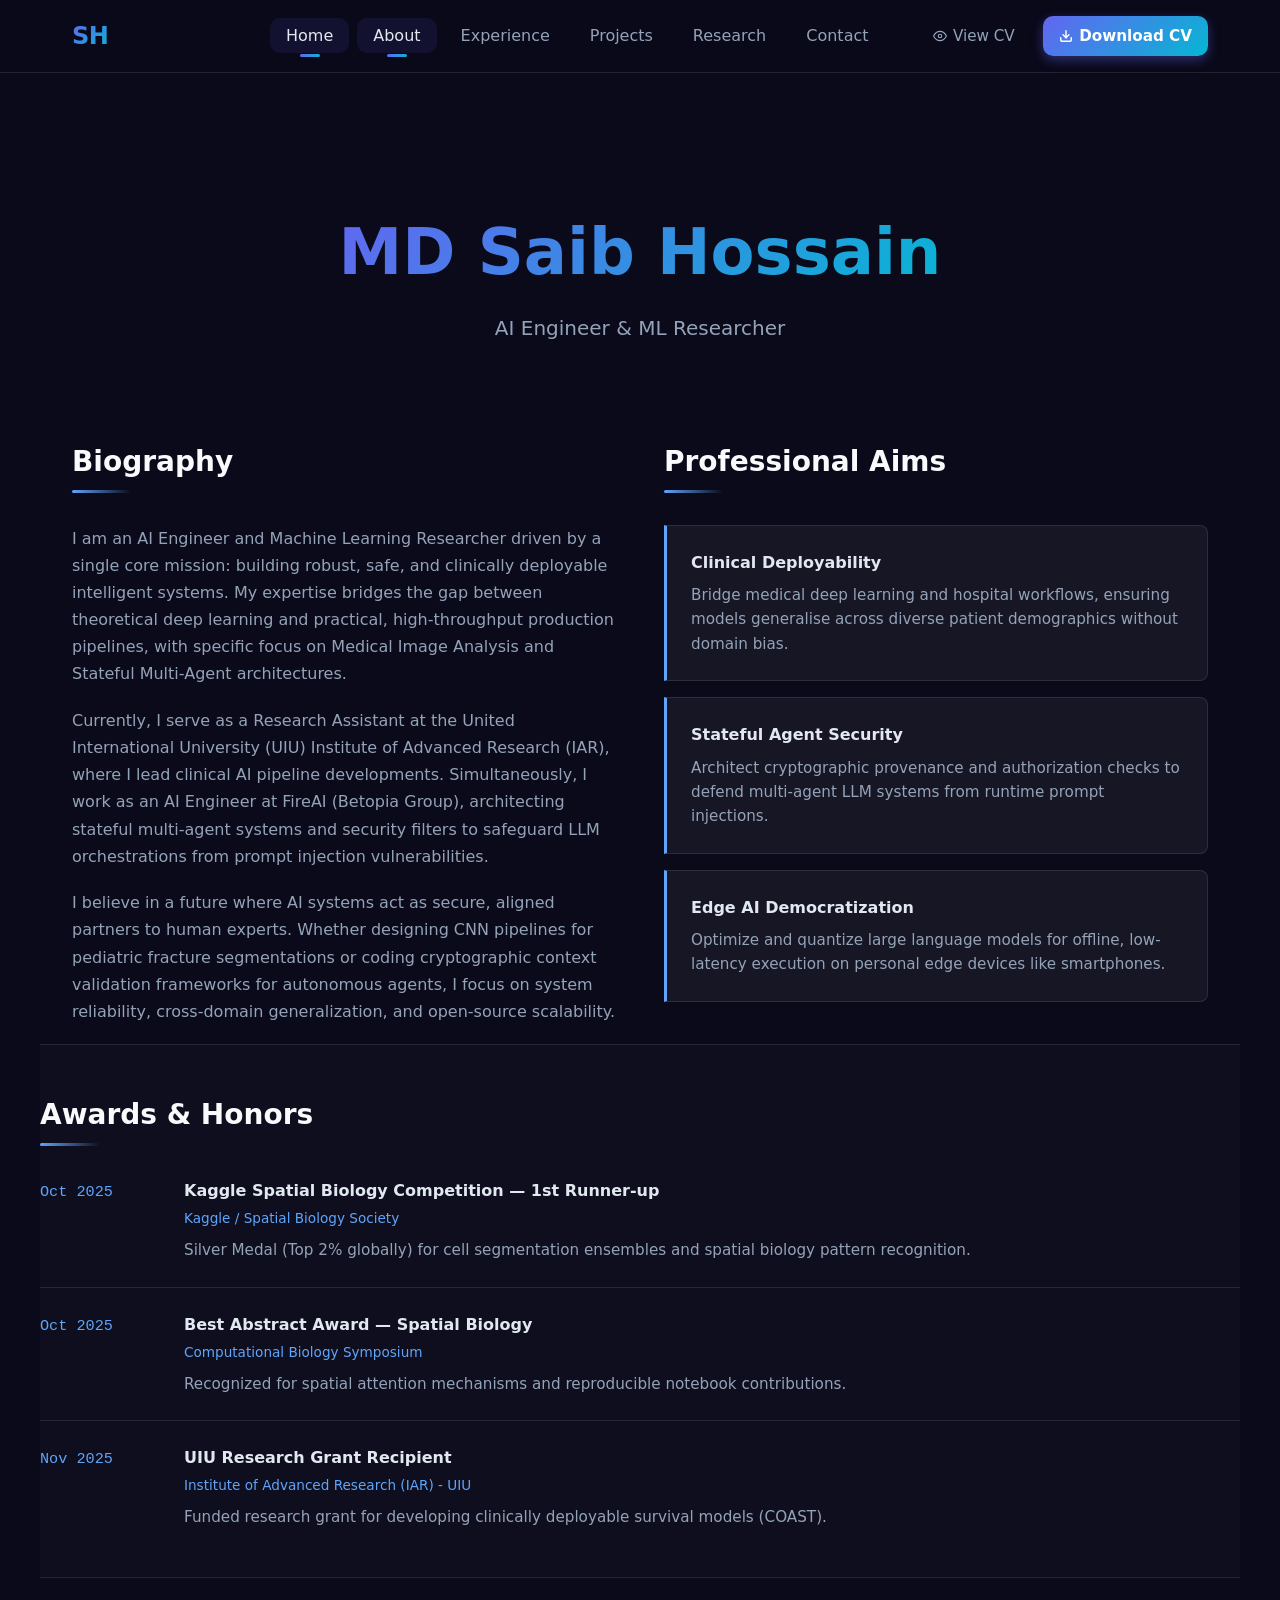
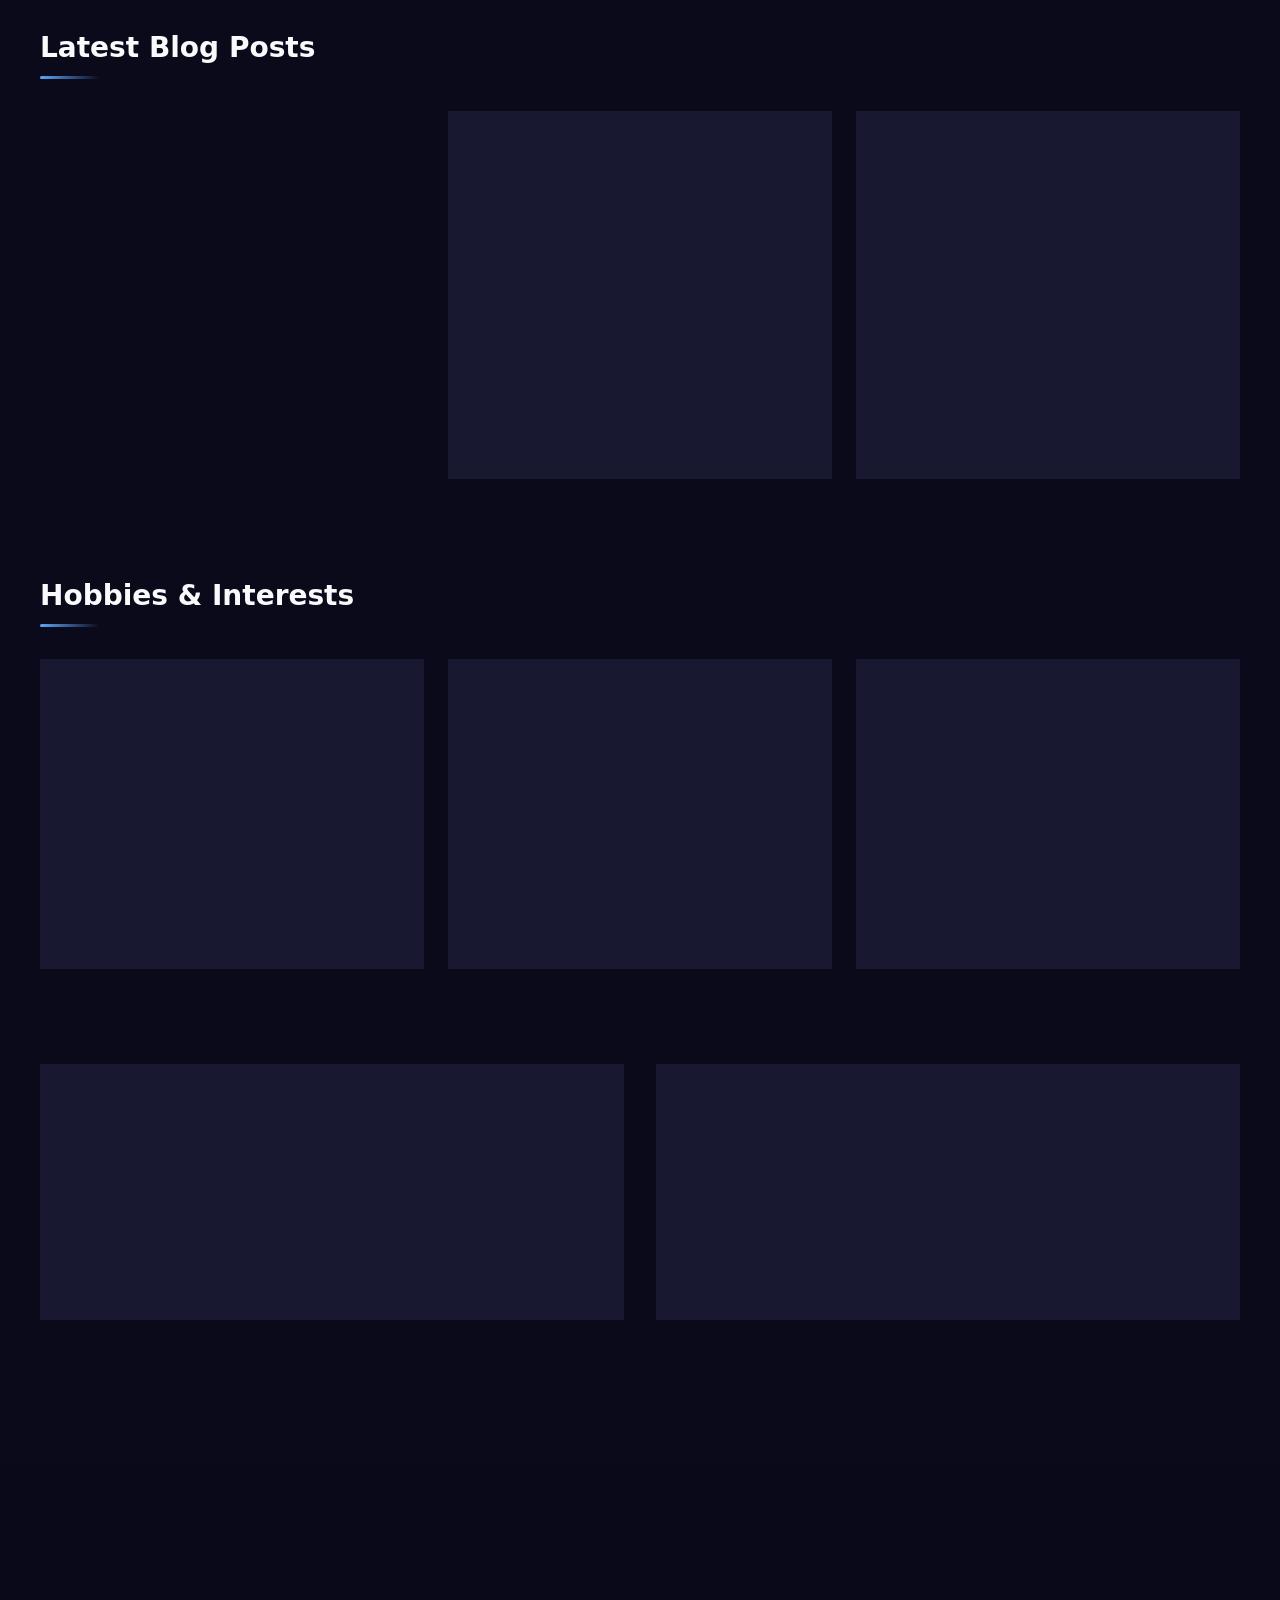
==== commit 01fb8740: "new seo and phone optimized" ====
--- a/pages/about/index.html
+++ b/pages/about/index.html
@@ -47,7 +47,10 @@
       "sameAs": [
         "https://linkedin.com/in/saibhossain",
         "https://github.com/Saibhossain",
-        "https://scholar.google.com/citations?user=zH0QciUAAAAJ&hl=en"
+        "https://scholar.google.com/citations?user=zH0QciUAAAAJ&hl=en",
+        "https://www.researchgate.net/profile/Saib-Hossain?ev=hdr_xprf",
+        "https://www.youtube.com/@saibhossain3837",
+        "https://www.facebook.com/saib.hossain.957534/"
       ]
     }
   }
--- a/assets/css/base.css
+++ b/assets/css/base.css
@@ -81,7 +81,12 @@
   background: var(--gradient-main);
   border-radius: 4px;
 }
-::-webkit-scrollbar-thumb:hover { background: var(--accent); }
+/* Responsive container spacing */
+@media (max-width: 768px) {
+  :root {
+    --container-padding: 1.25rem;
+  }
+}
 
 /* Reduce motion preference */
 @media (prefers-reduced-motion: reduce) {
--- a/assets/css/components.css
+++ b/assets/css/components.css
@@ -304,8 +304,8 @@
 @media (max-width: 900px) {
   .nav-toggle { display: block; }
   .nav-menu-wrapper {
-    position: fixed;
-    top: 72px;
+    position: absolute;
+    top: 100%;
     left: 0;
     right: 0;
     background: var(--bg-secondary);
@@ -313,10 +313,12 @@
     padding: 2rem 1.5rem;
     gap: 1.5rem;
     transform: translateY(-150%);
-    transition: transform 0.3s ease;
+    transition: transform 0.3s cubic-bezier(0.4, 0, 0.2, 1);
     border-bottom: 1px solid var(--border);
     z-index: 999;
     display: flex !important;
+    max-height: calc(100vh - 100%);
+    overflow-y: auto;
   }
   .nav-menu-wrapper.active { transform: translateY(0); }
   .nav-links {
@@ -328,6 +330,13 @@
     padding: 0.75rem 1rem;
     width: 100%;
     text-align: center;
+  }
+  .nav-links a.active::after {
+    display: none;
+  }
+  .nav-links a.active {
+    background: rgba(99, 102, 241, 0.15);
+    color: var(--accent);
   }
   .nav-actions {
     flex-direction: column;
--- a/assets/css/layout.css
+++ b/assets/css/layout.css
@@ -152,7 +152,7 @@
 /* ===== PROJECTS GRID ===== */
 .projects-grid {
   display: grid;
-  grid-template-columns: repeat(auto-fit, minmax(320px, 1fr));
+  grid-template-columns: repeat(auto-fit, minmax(min(100%, 280px), 1fr));
   gap: 1.5rem;
 }
 .project-card {
@@ -185,7 +185,7 @@
 /* ===== RESEARCH GRID ===== */
 .research-grid {
   display: grid;
-  grid-template-columns: repeat(auto-fit, minmax(300px, 1fr));
+  grid-template-columns: repeat(auto-fit, minmax(min(100%, 280px), 1fr));
   gap: 1.5rem;
 }
 .research-card h3 {
--- a/pages/about/styles.css
+++ b/pages/about/styles.css
@@ -88,7 +88,7 @@
 
 .card-grid {
     display: grid;
-    grid-template-columns: repeat(auto-fit, minmax(300px, 1fr));
+    grid-template-columns: repeat(auto-fit, minmax(min(100%, 280px), 1fr));
     gap: 1.5rem;
 }
 
@@ -183,7 +183,7 @@
 /* --- Navigation CTAs --- */
 .nav-grid {
     display: grid;
-    grid-template-columns: repeat(auto-fit, minmax(280px, 1fr));
+    grid-template-columns: repeat(auto-fit, minmax(min(100%, 280px), 1fr));
     gap: 2rem;
 }
 
@@ -208,8 +208,19 @@
     margin-bottom: 1rem;
 }
 
-/* --- Responsive Adjustments --- */
 @media (max-width: 768px) {
+    .container {
+        padding: 0 1.25rem;
+    }
+
+    .padding-block {
+        padding: 2.5rem 0;
+    }
+
+    .about-page {
+        padding-top: 2rem;
+    }
+
     .split-grid {
         grid-template-columns: 1fr;
         gap: 2rem;
@@ -221,6 +232,7 @@
     }
 
     .hero-section {
-        padding: 2rem 1rem;
+        padding: 2.5rem 1rem;
+        margin-bottom: 1rem;
     }
 }
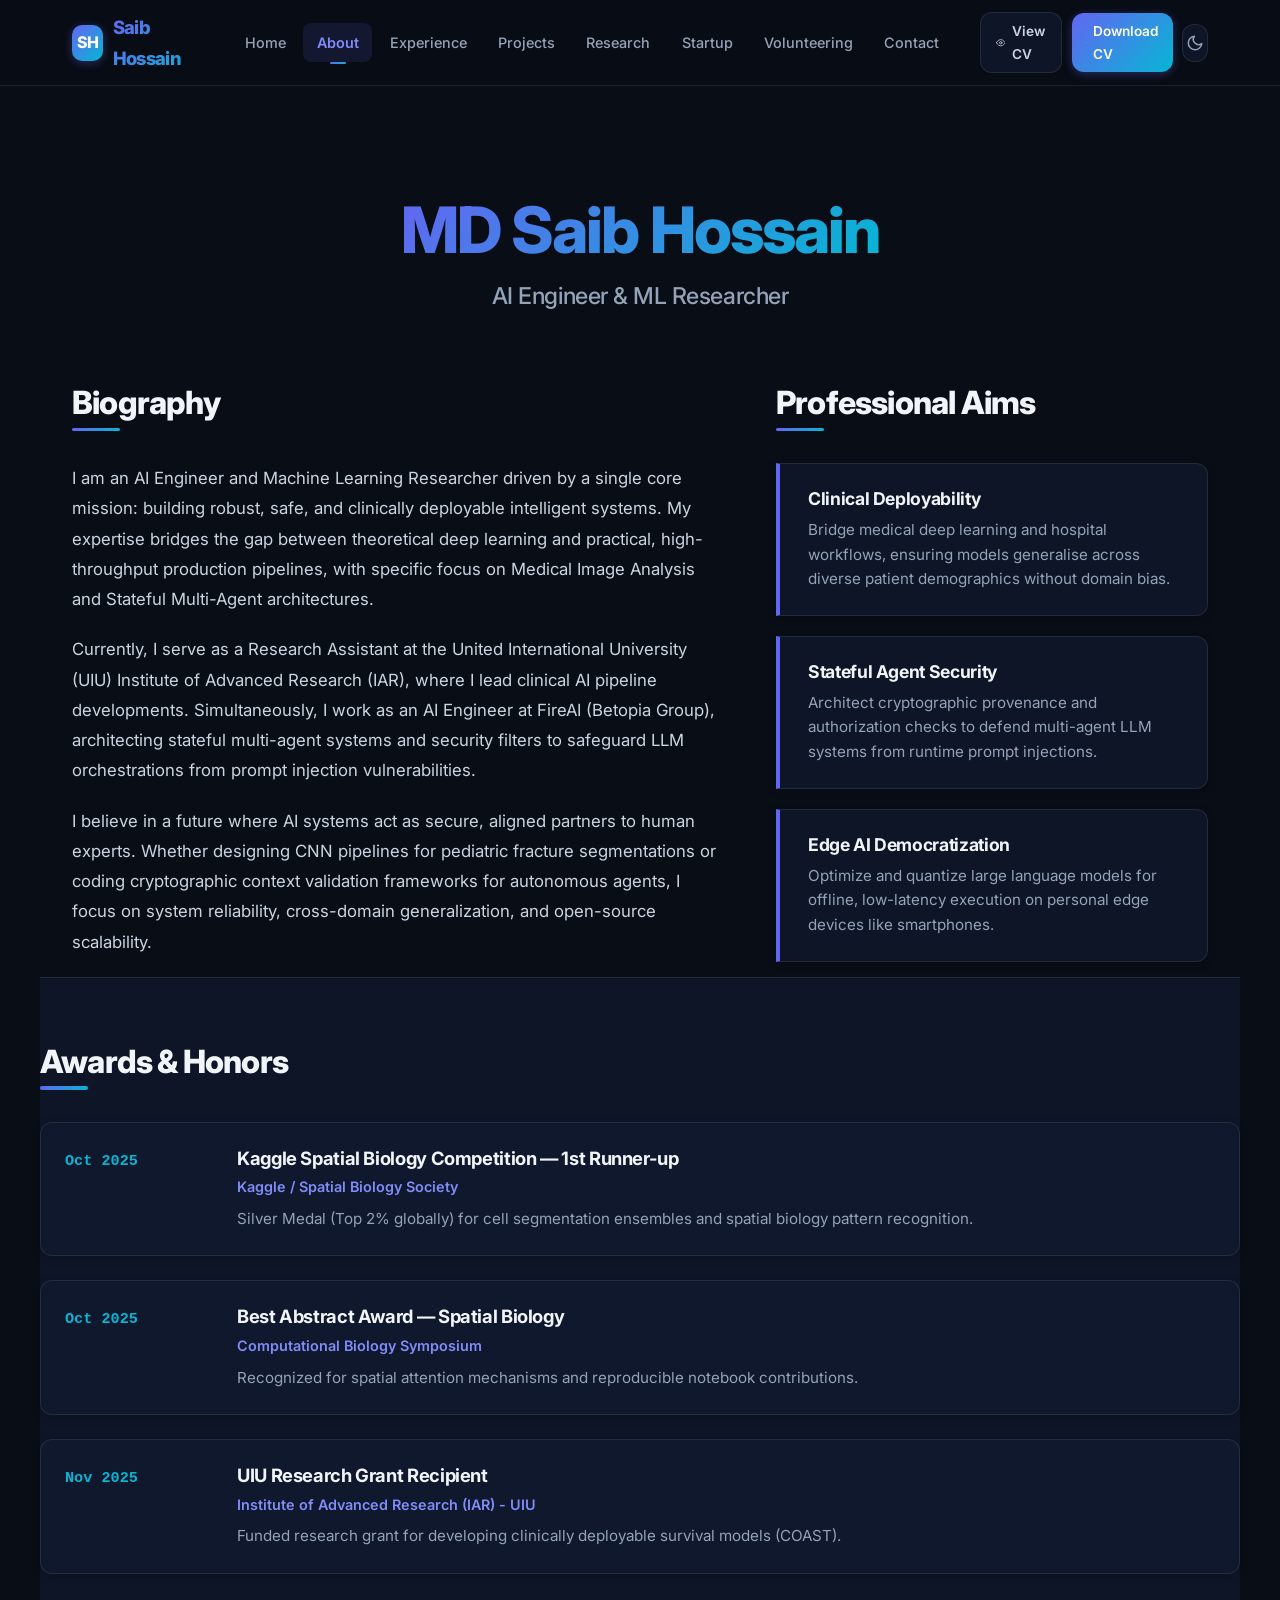
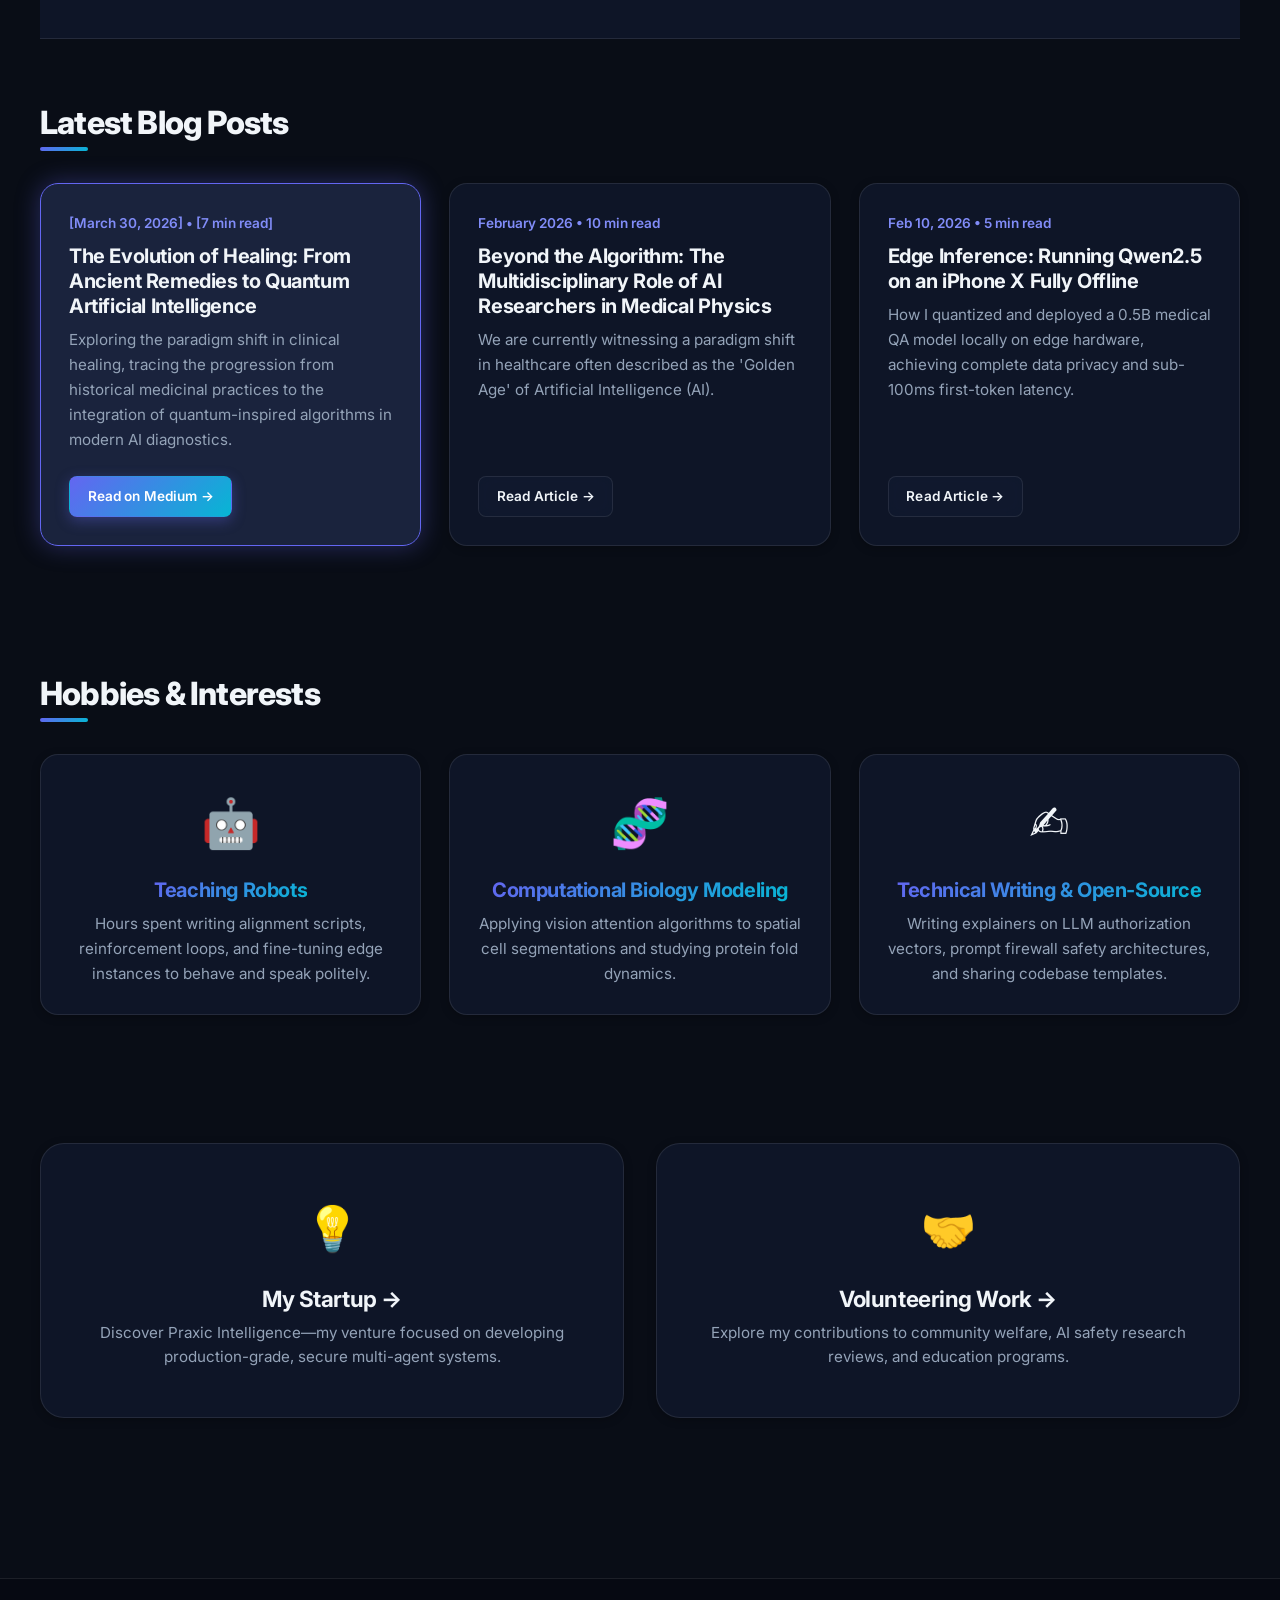
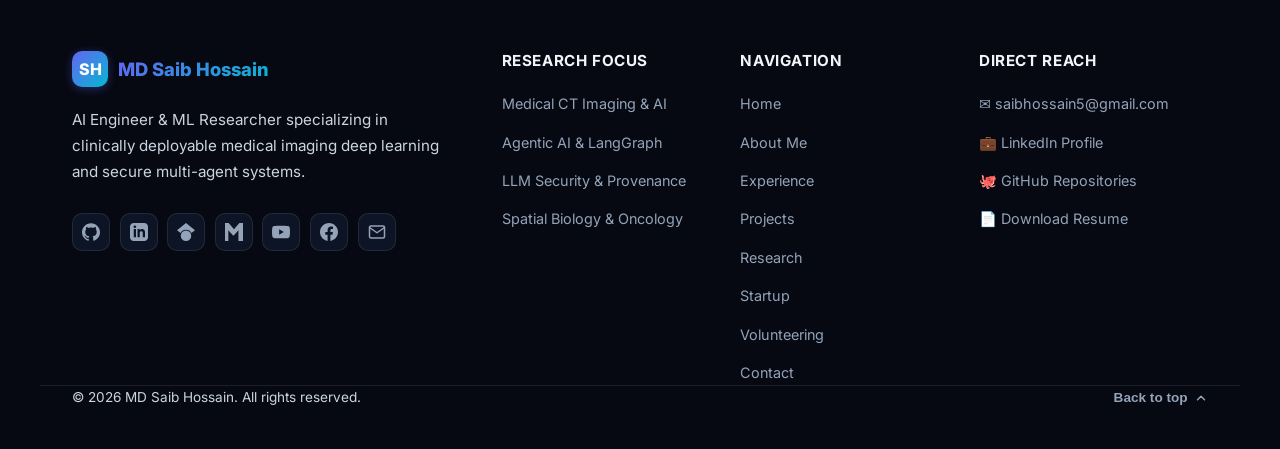
==== commit 42b30209: "new designe" ====
--- a/pages/about/index.html
+++ b/pages/about/index.html
@@ -55,6 +55,30 @@
     }
   }
   </script>
+
+  <meta name="color-scheme" content="dark light">
+  <script>
+    (function(){
+      try {
+        var t = localStorage.getItem('theme');
+        if (t === 'light' || t === 'dark') {
+          document.documentElement.setAttribute('data-theme', t);
+        } else if (window.matchMedia && window.matchMedia('(prefers-color-scheme: light)').matches) {
+          document.documentElement.setAttribute('data-theme', 'light');
+        } else {
+          document.documentElement.setAttribute('data-theme', 'dark');
+        }
+      } catch(e) {}
+    })();
+  </script>
+
+  <!-- Preconnect for Google Fonts -->
+  <link rel="preconnect" href="https://fonts.googleapis.com" crossorigin>
+  <link rel="preconnect" href="https://fonts.gstatic.com" crossorigin>
+  <link href="https://fonts.googleapis.com/css2?family=Inter:wght@300;400;500;600;700;800&display=swap" rel="stylesheet">
+
+  <!-- Favicon -->
+  <link rel="icon" type="image/svg+xml" href="../../assets/images/favicon.svg"/>
 
   <!-- Global Core Styles -->
   <link rel="stylesheet" href="../../assets/css/base.css" />
--- a/assets/css/base.css
+++ b/assets/css/base.css
@@ -1,99 +1,299 @@
-/* ===== CSS VARIABLES & THEME ===== */
+/* ===================================================
+   BASE.CSS — DESIGN TOKENS & CORE SYSTEM
+   MD Saib Hossain Portfolio
+   Supports Dark (default) and Light Mode via [data-theme]
+   =================================================== */
+
+/* ===== DARK THEME (DEFAULT) ===== */
+:root,
+[data-theme="dark"] {
+  color-scheme: dark;
+
+  /* Core Canvas */
+  --bg: #090d16;
+  --bg-secondary: #0f172a;
+  --bg-tertiary: #1e293b;
+  --bg-glass: rgba(15, 23, 42, 0.75);
+  
+  /* Glass Surfaces */
+  --surface: rgba(18, 26, 47, 0.7);
+  --surface-hover: rgba(30, 41, 69, 0.85);
+  --surface-card: rgba(15, 23, 42, 0.65);
+  --surface-active: rgba(45, 59, 95, 0.9);
+  --surface-input: rgba(15, 23, 42, 0.8);
+
+  /* Primary Brand & Accents */
+  --primary: #6366f1;
+  --primary-light: #818cf8;
+  --primary-dark: #4338ca;
+  --primary-glow: rgba(99, 102, 241, 0.35);
+
+  --accent: #06b6d4;
+  --accent-light: #22d3ee;
+  --accent-dark: #0891b2;
+  --accent-glow: rgba(6, 182, 212, 0.35);
+
+  --accent-alt: #10b981;
+  --accent-alt-glow: rgba(16, 185, 129, 0.3);
+
+  /* Radiant Gradients */
+  --gradient-main: linear-gradient(135deg, #6366f1 0%, #06b6d4 100%);
+  --gradient-reverse: linear-gradient(135deg, #06b6d4 0%, #6366f1 100%);
+  --gradient-card: linear-gradient(135deg, rgba(255, 255, 255, 0.04) 0%, rgba(255, 255, 255, 0.01) 100%);
+  --gradient-glow: radial-gradient(circle, rgba(99, 102, 241, 0.15) 0%, transparent 70%);
+
+  /* Typography */
+  --text: #f1f5f9;
+  --text-secondary: #cbd5e1;
+  --text-muted: #94a3b8;
+  --text-faint: #64748b;
+  --text-gradient: var(--gradient-main);
+
+  /* Borders & Dividers */
+  --border: rgba(255, 255, 255, 0.09);
+  --border-light: rgba(255, 255, 255, 0.14);
+  --border-hover: rgba(99, 102, 241, 0.45);
+  --border-focus: #6366f1;
+
+  /* Shadows & Glows */
+  --shadow-sm: 0 2px 8px rgba(0, 0, 0, 0.25);
+  --shadow-md: 0 8px 24px rgba(0, 0, 0, 0.35);
+  --shadow-lg: 0 20px 45px rgba(0, 0, 0, 0.5);
+  --shadow-glow: 0 0 25px var(--primary-glow);
+
+  /* UI Tokens */
+  --nav-bg: rgba(9, 13, 22, 0.85);
+  --nav-border: rgba(255, 255, 255, 0.08);
+  --footer-bg: rgba(7, 10, 18, 0.95);
+  --modal-overlay: rgba(3, 7, 18, 0.8);
+  --scrollbar-thumb: rgba(99, 102, 241, 0.4);
+  --scrollbar-track: #090d16;
+  --badge-bg: rgba(99, 102, 241, 0.12);
+  --badge-border: rgba(99, 102, 241, 0.25);
+  --badge-text: #a5b4fc;
+}
+
+/* ===== LIGHT THEME ===== */
+[data-theme="light"] {
+  color-scheme: light;
+
+  /* Core Canvas */
+  --bg: #f8fafc;
+  --bg-secondary: #f1f5f9;
+  --bg-tertiary: #e2e8f0;
+  --bg-glass: rgba(255, 255, 255, 0.85);
+
+  /* Glass Surfaces */
+  --surface: rgba(255, 255, 255, 0.85);
+  --surface-hover: rgba(255, 255, 255, 0.95);
+  --surface-card: #ffffff;
+  --surface-active: #f1f5f9;
+  --surface-input: #ffffff;
+
+  /* Primary Brand & Accents */
+  --primary: #4f46e5;
+  --primary-light: #6366f1;
+  --primary-dark: #3730a3;
+  --primary-glow: rgba(79, 70, 229, 0.2);
+
+  --accent: #0891b2;
+  --accent-light: #06b6d4;
+  --accent-dark: #0e7490;
+  --accent-glow: rgba(8, 145, 178, 0.2);
+
+  --accent-alt: #059669;
+  --accent-alt-glow: rgba(5, 150, 105, 0.2);
+
+  /* Radiant Gradients */
+  --gradient-main: linear-gradient(135deg, #4f46e5 0%, #0891b2 100%);
+  --gradient-reverse: linear-gradient(135deg, #0891b2 0%, #4f46e5 100%);
+  --gradient-card: linear-gradient(135deg, rgba(255, 255, 255, 0.9) 0%, rgba(248, 250, 252, 0.7) 100%);
+  --gradient-glow: radial-gradient(circle, rgba(79, 70, 229, 0.1) 0%, transparent 70%);
+
+  /* Typography */
+  --text: #0f172a;
+  --text-secondary: #334155;
+  --text-muted: #64748b;
+  --text-faint: #94a3b8;
+  --text-gradient: var(--gradient-main);
+
+  /* Borders & Dividers */
+  --border: rgba(15, 23, 42, 0.08);
+  --border-light: rgba(15, 23, 42, 0.12);
+  --border-hover: rgba(79, 70, 229, 0.4);
+  --border-focus: #4f46e5;
+
+  /* Shadows & Glows */
+  --shadow-sm: 0 2px 8px rgba(15, 23, 42, 0.04);
+  --shadow-md: 0 8px 20px rgba(15, 23, 42, 0.06);
+  --shadow-lg: 0 20px 40px rgba(15, 23, 42, 0.09);
+  --shadow-glow: 0 0 20px var(--primary-glow);
+
+  /* UI Tokens */
+  --nav-bg: rgba(255, 255, 255, 0.88);
+  --nav-border: rgba(15, 23, 42, 0.06);
+  --footer-bg: #f1f5f9;
+  --modal-overlay: rgba(15, 23, 42, 0.6);
+  --scrollbar-thumb: rgba(79, 70, 229, 0.3);
+  --scrollbar-track: #f1f5f9;
+  --badge-bg: rgba(79, 70, 229, 0.08);
+  --badge-border: rgba(79, 70, 229, 0.2);
+  --badge-text: #4338ca;
+}
+
+/* ===== DIMENSIONS & RADII ===== */
 :root {
-  /* Core colors */
-  --bg: #0a0a1a;
-  --bg-secondary: #11112a;
-  --surface: rgba(30, 30, 60, 0.7);
-  --surface-hover: rgba(45, 45, 85, 0.85);
-  
-  /* Accent gradients */
-  --primary: #6366f1;
-  --primary-glow: rgba(99, 102, 241, 0.4);
-  --accent: #06b6d4;
-  --accent-glow: rgba(6, 182, 212, 0.4);
-  --gradient-main: linear-gradient(135deg, var(--primary), var(--accent));
-  --gradient-reverse: linear-gradient(135deg, var(--accent), var(--primary));
-  
-  /* Text */
-  --text: #e2e8f0;
-  --text-muted: #94a3b8;
-  --text-gradient: var(--gradient-main);
-  
-  /* UI */
-  --border: rgba(255, 255, 255, 0.1);
-  --border-hover: rgba(99, 102, 241, 0.5);
-  --shadow-sm: 0 4px 12px rgba(0, 0, 0, 0.15);
-  --shadow-lg: 0 20px 40px rgba(0, 0, 0, 0.3);
-  --glow: 0 0 20px var(--primary-glow);
-  --glow-accent: 0 0 20px var(--accent-glow);
-  
-  /* Spacing & layout */
-  --radius: 16px;
-  --radius-lg: 24px;
+  --radius-sm: 8px;
+  --radius-md: 12px;
+  --radius-lg: 18px;
+  --radius-xl: 24px;
+  --radius-full: 9999px;
+
+  --container-max: 1200px;
   --container-padding: 2rem;
-  --transition: all 0.3s cubic-bezier(0.4, 0, 0.2, 1);
-  --transition-slow: all 0.5s cubic-bezier(0.4, 0, 0.2, 1);
-  
-  /* Typography */
-  --font-sans: system-ui, -apple-system, 'Segoe UI', Roboto, sans-serif;
-  --font-mono: 'SF Mono', 'Fira Code', monospace;
-}
-
-/* ===== RESET & BASE ===== */
-*, *::before, *::after { box-sizing: border-box; margin: 0; padding: 0; }
-html { scroll-behavior: smooth; font-size: 16px; }
-body {
-  background: var(--bg);
-  color: var(--text);
-  font-family: var(--font-sans);
-  line-height: 1.6;
-  overflow-x: hidden;
-  -webkit-font-smoothing: antialiased;
-  -moz-osx-font-smoothing: grayscale;
-}
-
-/* Accessibility */
-.sr-only {
-  position: absolute; width: 1px; height: 1px; padding: 0; margin: -1px;
-  overflow: hidden; clip: rect(0, 0, 0, 0); white-space: nowrap; border: 0;
-}
-:focus-visible {
-  outline: 2px solid var(--accent);
-  outline-offset: 2px;
-  border-radius: 4px;
-}
-
-/* Images */
-img { max-width: 100%; height: auto; display: block; }
-picture { display: block; }
-
-/* Links */
-a { color: inherit; text-decoration: none; transition: var(--transition); }
-a:hover { color: var(--accent); }
-
-/* Selection */
-::selection { background: var(--primary); color: white; }
-
-/* Scrollbar */
-::-webkit-scrollbar { width: 8px; }
-::-webkit-scrollbar-track { background: var(--bg-secondary); }
-::-webkit-scrollbar-thumb {
-  background: var(--gradient-main);
-  border-radius: 4px;
-}
-/* Responsive container spacing */
+
+  --transition-fast: 0.15s ease;
+  --transition-normal: 0.3s cubic-bezier(0.4, 0, 0.2, 1);
+  --transition-smooth: 0.45s cubic-bezier(0.16, 1, 0.3, 1);
+
+  --font-sans: 'Inter', system-ui, -apple-system, BlinkMacSystemFont, 'Segoe UI', Roboto, sans-serif;
+  --font-heading: 'Inter', system-ui, -apple-system, BlinkMacSystemFont, sans-serif;
+  --font-mono: 'SF Mono', 'Fira Code', 'Roboto Mono', monospace;
+}
+
 @media (max-width: 768px) {
   :root {
     --container-padding: 1.25rem;
   }
 }
 
-/* Reduce motion preference */
+@media (max-width: 480px) {
+  :root {
+    --container-padding: 1rem;
+  }
+}
+
+/* ===== CSS RESET & GLOBAL STYLES ===== */
+*, *::before, *::after {
+  box-sizing: border-box;
+  margin: 0;
+  padding: 0;
+}
+
+html {
+  scroll-behavior: smooth;
+  font-size: 16px;
+  -webkit-text-size-adjust: 100%;
+}
+
+body {
+  background-color: var(--bg);
+  color: var(--text);
+  font-family: var(--font-sans);
+  line-height: 1.65;
+  overflow-x: hidden;
+  min-height: 100vh;
+  display: flex;
+  flex-direction: column;
+  -webkit-font-smoothing: antialiased;
+  -moz-osx-font-smoothing: grayscale;
+  transition: background-color var(--transition-normal), color var(--transition-normal);
+}
+
+main {
+  flex: 1 0 auto;
+}
+
+/* ===== ACCESSIBILITY & FOCUS ===== */
+.skip-link {
+  position: absolute;
+  top: -100px;
+  left: 1rem;
+  padding: 0.75rem 1.5rem;
+  background: var(--primary);
+  color: #ffffff;
+  z-index: 10000;
+  border-radius: var(--radius-md);
+  font-weight: 600;
+  text-decoration: none;
+  transition: top var(--transition-fast);
+}
+
+.skip-link:focus {
+  top: 1rem;
+}
+
+:focus-visible {
+  outline: 2px solid var(--accent);
+  outline-offset: 3px;
+  border-radius: var(--radius-sm);
+}
+
+/* ===== TYPOGRAPHY DEFAULTS ===== */
+h1, h2, h3, h4, h5, h6 {
+  font-family: var(--font-heading);
+  color: var(--text);
+  line-height: 1.25;
+  font-weight: 700;
+  letter-spacing: -0.02em;
+}
+
+p {
+  color: var(--text-secondary);
+  line-height: 1.7;
+}
+
+a {
+  color: inherit;
+  text-decoration: none;
+  transition: color var(--transition-fast), transform var(--transition-fast);
+}
+
+img, svg, picture {
+  max-width: 100%;
+  height: auto;
+  display: block;
+}
+
+/* ===== SELECTION & SCROLLBAR ===== */
+::selection {
+  background: var(--primary);
+  color: #ffffff;
+}
+
+/* Standard scrollbar-color */
+html {
+  scrollbar-color: var(--scrollbar-thumb) var(--scrollbar-track);
+  scrollbar-width: thin;
+}
+
+/* WebKit scrollbar fallback */
+@supports not (scrollbar-color: auto) {
+  ::-webkit-scrollbar {
+    width: 8px;
+    height: 8px;
+  }
+
+  ::-webkit-scrollbar-track {
+    background: var(--scrollbar-track);
+  }
+
+  ::-webkit-scrollbar-thumb {
+    background: var(--scrollbar-thumb);
+    border-radius: 4px;
+  }
+
+  ::-webkit-scrollbar-thumb:hover {
+    background: var(--primary);
+  }
+}
+
+/* ===== REDUCED MOTION ===== */
 @media (prefers-reduced-motion: reduce) {
   *, *::before, *::after {
     animation-duration: 0.01ms !important;
     animation-iteration-count: 1 !important;
     transition-duration: 0.01ms !important;
-  }
-  html { scroll-behavior: auto; }
+    scroll-behavior: auto !important;
+  }
 }
--- a/assets/css/components.css
+++ b/assets/css/components.css
@@ -1,248 +1,399 @@
-/* ===== QUICK LINKS (Home Page) ===== */
-.quick-links-grid {
-  display: grid;
-  grid-template-columns: repeat(auto-fit, minmax(200px, 1fr));
-  gap: 1.25rem;
-  margin-top: 1.5rem;
-}
-.quick-link-card {
-  display: flex;
-  align-items: center;
-  gap: 1rem;
-  padding: 1.25rem;
-  border-radius: var(--radius);
-  transition: var(--transition);
-}
-.quick-link-card:hover {
+/* ===================================================
+   COMPONENTS.CSS — REUSABLE UI COMPONENTS & THEMES
+   MD Saib Hossain Portfolio
+   =================================================== */
+
+/* ===== GLASSMORPHIC CARDS ===== */
+.glass-card {
   background: var(--surface);
-  transform: translateX(4px);
-}
-.quick-link-icon {
-  width: 44px;
-  height: 44px;
-  display: grid;
-  place-items: center;
-  border-radius: 12px;
-  background: var(--gradient-main);
-  color: white;
-  font-size: 1.2rem;
-  flex-shrink: 0;
-}
-.quick-link-content h4 {
-  font-weight: 600;
-  margin-bottom: 0.25rem;
-}
-.quick-link-content p {
-  font-size: 0.85rem;
-}
-
-/* ===== STATUS BADGE ===== */
-.status-badge {
-  display: inline-flex;
-  align-items: center;
-  gap: 0.5rem;
-  padding: 0.4rem 1rem;
-  background: rgba(34, 197, 94, 0.15);
-  color: #22c55e;
-  border-radius: 24px;
-  font-size: 0.85rem;
-  font-weight: 600;
-  border: 1px solid rgba(34, 197, 94, 0.3);
-  margin-top: 1rem;
-}
-.status-badge::before {
-  content: '';
-  width: 8px;
-  height: 8px;
-  background: #22c55e;
-  border-radius: 50%;
-  animation: pulseDot 2s infinite;
-}
-@keyframes pulseDot {
-  0%, 100% { opacity: 1; transform: scale(1); }
-  50% { opacity: 0.6; transform: scale(0.9); }
-}
-/* ===== BUTTONS ===== */
-.btn {
-  display: inline-flex;
-  align-items: center;
-  justify-content: center;
-  gap: 0.5rem;
-  padding: 0.875rem 1.75rem;
-  border-radius: 14px;
-  font-weight: 600;
-  font-size: 1rem;
-  cursor: pointer;
-  transition: var(--transition);
-  border: none;
+  backdrop-filter: blur(16px);
+  -webkit-backdrop-filter: blur(16px);
+  border: 1px solid var(--border);
+  border-radius: var(--radius-lg);
+  padding: 1.75rem;
+  transition: transform var(--transition-normal), box-shadow var(--transition-normal), border-color var(--transition-normal), background var(--transition-normal);
   position: relative;
   overflow: hidden;
-  z-index: 1;
-}
-.btn::before {
-  content: '';
-  position: absolute;
-  inset: 0;
-  background: var(--gradient-main);
-  z-index: -1;
-  transition: var(--transition);
-  opacity: 0;
-}
-.btn:hover::before { opacity: 1; }
-
-.btn-primary {
-  background: var(--gradient-main);
-  color: white;
-  box-shadow: 0 4px 14px var(--primary-glow);
-}
-.btn-primary:hover {
-  transform: translateY(-2px);
-  box-shadow: 0 8px 24px var(--primary-glow);
-}
-
-.btn-outline {
-  background: transparent;
-  border: 2px solid var(--border);
-  color: var(--text);
-}
-.btn-outline:hover {
-  border-color: var(--accent);
-  color: var(--accent);
-  transform: translateY(-2px);
-}
-
-.btn-sm { padding: 0.6rem 1.2rem; font-size: 0.9rem; }
-.btn-lg { padding: 1.1rem 2rem; font-size: 1.1rem; }
-
-/* ===== GLASS CARDS ===== */
-.glass-card {
-  background: var(--surface);
-  backdrop-filter: blur(12px);
-  -webkit-backdrop-filter: blur(12px);
-  border: 1px solid var(--border);
-  border-radius: var(--radius);
-  padding: 1.5rem;
-  transition: var(--transition);
-  position: relative;
-  overflow: hidden;
-}
+  box-shadow: var(--shadow-sm);
+}
+
 .glass-card::before {
   content: '';
   position: absolute;
   inset: 0;
-  background: linear-gradient(135deg, transparent 0%, rgba(99,102,241,0.03) 50%, transparent 100%);
+  background: var(--gradient-card);
   opacity: 0;
-  transition: var(--transition);
+  transition: opacity var(--transition-normal);
   pointer-events: none;
-}
+  border-radius: inherit;
+}
+
 .glass-card:hover {
+  transform: translateY(-4px);
   border-color: var(--border-hover);
-  transform: translateY(-4px);
-  box-shadow: var(--shadow-lg), var(--glow);
-}
-.glass-card:hover::before { opacity: 1; }
+  box-shadow: var(--shadow-md), 0 0 20px var(--primary-glow);
+}
+
+.glass-card:hover::before {
+  opacity: 1;
+}
+
+/* Card variants */
+.glass-card-sm { padding: 1.25rem; border-radius: var(--radius-md); }
+.glass-card-lg { padding: 2.5rem; border-radius: var(--radius-xl); }
 
 /* ===== GRADIENT TEXT ===== */
-.gradient-text {
+.gradient-text,
+.text-gradient {
   background: var(--text-gradient);
   -webkit-background-clip: text;
   -webkit-text-fill-color: transparent;
   background-clip: text;
   display: inline-block;
-}
-
-/* ===== NAVIGATION ===== */
+  font-weight: 700;
+}
+
+/* ===== BUTTONS ===== */
+.btn {
+  display: inline-flex;
+  align-items: center;
+  justify-content: center;
+  gap: 0.6rem;
+  padding: 0.75rem 1.6rem;
+  border-radius: var(--radius-md);
+  font-weight: 600;
+  font-size: 0.95rem;
+  letter-spacing: 0.01em;
+  cursor: pointer;
+  transition: all var(--transition-normal);
+  border: 1.5px solid transparent;
+  text-decoration: none;
+  position: relative;
+  overflow: hidden;
+  user-select: none;
+  white-space: nowrap;
+}
+
+.btn:active {
+  transform: scale(0.98);
+}
+
+.btn-primary {
+  background: var(--gradient-main);
+  color: #ffffff !important;
+  box-shadow: 0 4px 14px var(--primary-glow);
+}
+
+.btn-primary:hover {
+  transform: translateY(-2px);
+  box-shadow: 0 6px 20px var(--primary-glow);
+  filter: brightness(1.08);
+}
+
+.btn-outline {
+  background: var(--surface);
+  border-color: var(--border);
+  color: var(--text);
+  backdrop-filter: blur(10px);
+}
+
+.btn-outline:hover {
+  border-color: var(--accent);
+  color: var(--accent);
+  transform: translateY(-2px);
+  background: var(--surface-hover);
+  box-shadow: 0 4px 14px var(--accent-glow);
+}
+
+.btn-sm {
+  padding: 0.5rem 1.1rem;
+  font-size: 0.85rem;
+  border-radius: var(--radius-sm);
+}
+
+.btn-lg {
+  padding: 0.95rem 2rem;
+  font-size: 1.05rem;
+  border-radius: var(--radius-lg);
+}
+
+.btn-icon {
+  width: 42px;
+  height: 42px;
+  padding: 0;
+  border-radius: var(--radius-md);
+  display: inline-flex;
+  align-items: center;
+  justify-content: center;
+}
+
+/* ===== NAVIGATION HEADER ===== */
 .nav {
   position: sticky;
   top: 0;
   z-index: 1000;
-  background: rgba(10, 10, 26, 0.95);
+  background: var(--nav-bg);
   backdrop-filter: blur(20px);
   -webkit-backdrop-filter: blur(20px);
-  border-bottom: 1px solid var(--border);
-  padding: 1rem 0;
-  transition: var(--transition);
-}
+  border-bottom: 1px solid var(--nav-border);
+  padding: 0.75rem 0;
+  transition: background var(--transition-normal), padding var(--transition-normal), box-shadow var(--transition-normal);
+}
+
 .nav.scrolled {
-  padding: 0.75rem 0;
-  background: rgba(10, 10, 26, 0.98);
+  padding: 0.55rem 0;
   box-shadow: var(--shadow-sm);
 }
+
 .nav-container {
   display: flex;
   justify-content: space-between;
   align-items: center;
-  max-width: 1200px;
+  max-width: var(--container-max);
   margin: 0 auto;
   padding: 0 var(--container-padding);
-}
+  gap: 1.5rem;
+}
+
+/* Logo */
 .nav-logo {
-  font-size: 1.5rem;
+  display: flex;
+  align-items: center;
+  gap: 0.6rem;
+  text-decoration: none;
   font-weight: 800;
+  font-size: 1.35rem;
+  letter-spacing: -0.03em;
+}
+
+.logo-badge {
+  width: 36px;
+  height: 36px;
+  border-radius: 10px;
+  background: var(--gradient-main);
+  display: flex;
+  align-items: center;
+  justify-content: center;
+  color: #ffffff;
+  font-size: 1rem;
+  font-weight: 800;
+  box-shadow: 0 2px 10px var(--primary-glow);
+  transition: transform var(--transition-normal);
+}
+
+.nav-logo:hover .logo-badge {
+  transform: rotate(-8deg) scale(1.08);
+}
+
+.logo-name {
   background: var(--text-gradient);
   -webkit-background-clip: text;
   -webkit-text-fill-color: transparent;
-  letter-spacing: -0.5px;
-}
+  background-clip: text;
+  font-size: 1.15rem;
+}
+
+/* Desktop Menu Wrapper */
+.nav-menu-wrapper {
+  display: flex;
+  align-items: center;
+  gap: 1.75rem;
+}
+
 .nav-links {
   display: flex;
   list-style: none;
-  gap: 0.5rem;
-}
+  gap: 0.25rem;
+  align-items: center;
+}
+
 .nav-links a {
   color: var(--text-muted);
   font-weight: 500;
-  padding: 0.5rem 1rem;
-  border-radius: 10px;
-  transition: var(--transition);
+  font-size: 0.9rem;
+  padding: 0.5rem 0.85rem;
+  border-radius: var(--radius-sm);
+  transition: all var(--transition-fast);
   position: relative;
-}
-.nav-links a:hover,
+  display: inline-flex;
+  align-items: center;
+}
+
+.nav-links a:hover {
+  color: var(--text);
+  background: var(--surface-hover);
+}
+
 .nav-links a.active {
-  color: var(--text);
-  background: rgba(99, 102, 241, 0.1);
-}
+  color: var(--primary-light);
+  background: var(--badge-bg);
+  font-weight: 600;
+}
+
+[data-theme="light"] .nav-links a.active {
+  color: var(--primary);
+}
+
 .nav-links a.active::after {
   content: '';
   position: absolute;
-  bottom: -4px;
+  bottom: -2px;
   left: 50%;
   transform: translateX(-50%);
-  width: 20px;
-  height: 3px;
+  width: 16px;
+  height: 2.5px;
   background: var(--gradient-main);
   border-radius: 2px;
 }
 
-/* Mobile nav toggle */
+/* Nav Actions (CV + Theme + Toggle) */
+.nav-actions {
+  display: flex;
+  align-items: center;
+  gap: 0.6rem;
+}
+
+.nav-cv-btn {
+  display: inline-flex;
+  align-items: center;
+  gap: 0.4rem;
+  padding: 0.45rem 0.9rem;
+  border-radius: var(--radius-md);
+  font-size: 0.85rem;
+  font-weight: 600;
+  text-decoration: none;
+  transition: all var(--transition-normal);
+}
+
+.nav-cv-view {
+  color: var(--text-secondary);
+  background: var(--surface);
+  border: 1px solid var(--border);
+}
+
+.nav-cv-view:hover {
+  color: var(--accent);
+  border-color: var(--accent);
+  background: var(--surface-hover);
+  transform: translateY(-1px);
+}
+
+.nav-cv-download {
+  background: var(--gradient-main);
+  color: #ffffff !important;
+  box-shadow: 0 2px 10px var(--primary-glow);
+}
+
+.nav-cv-download:hover {
+  transform: translateY(-1px);
+  box-shadow: 0 4px 14px var(--primary-glow);
+  filter: brightness(1.1);
+}
+
+/* Theme Toggle Button */
+.theme-toggle-btn {
+  background: var(--surface);
+  border: 1px solid var(--border);
+  color: var(--text-muted);
+  width: 38px;
+  height: 38px;
+  border-radius: var(--radius-md);
+  cursor: pointer;
+  display: inline-flex;
+  align-items: center;
+  justify-content: center;
+  transition: all var(--transition-normal);
+  padding: 0;
+  position: relative;
+}
+
+.theme-toggle-btn:hover {
+  color: var(--text);
+  border-color: var(--accent);
+  background: var(--surface-hover);
+  transform: scale(1.05);
+}
+
+.theme-toggle-btn svg {
+  width: 18px;
+  height: 18px;
+  transition: transform var(--transition-normal), opacity var(--transition-fast);
+}
+
+.theme-toggle-btn .icon-sun {
+  display: none;
+}
+
+.theme-toggle-btn .icon-moon {
+  display: block;
+}
+
+[data-theme="light"] .theme-toggle-btn .icon-sun {
+  display: block;
+  color: #f59e0b;
+}
+
+[data-theme="light"] .theme-toggle-btn .icon-moon {
+  display: none;
+}
+
+/* Mobile Top Actions (Theme Toggle + Hamburger) */
+.nav-actions-mobile-wrap {
+  display: none;
+  align-items: center;
+  gap: 0.6rem;
+}
+
+.mobile-theme-btn {
+  display: inline-flex;
+}
+
+/* Hamburger Toggle Button */
 .nav-toggle {
   display: none;
-  background: none;
-  border: none;
+  background: var(--surface);
+  border: 1px solid var(--border);
+  border-radius: var(--radius-md);
+  width: 42px;
+  height: 42px;
   cursor: pointer;
-  padding: 0.5rem;
-  z-index: 1001;
-}
+  padding: 0;
+  align-items: center;
+  justify-content: center;
+  z-index: 1002;
+  transition: all var(--transition-normal);
+  color: var(--text);
+}
+
+.nav-toggle:hover {
+  background: var(--surface-hover);
+  border-color: var(--accent);
+  color: var(--accent);
+}
+
 .hamburger {
   display: block;
-  width: 24px;
+  width: 22px;
   height: 2px;
-  background: var(--text);
+  background: currentColor;
   position: relative;
-  transition: var(--transition);
-}
+  transition: background var(--transition-fast);
+}
+
 .hamburger::before,
 .hamburger::after {
   content: '';
   position: absolute;
-  width: 24px;
+  width: 22px;
   height: 2px;
-  background: var(--text);
+  background: currentColor;
   left: 0;
-  transition: var(--transition);
-}
-.hamburger::before { top: -8px; }
-.hamburger::after { top: 8px; }
+  transition: transform var(--transition-normal);
+}
+
+.hamburger::before { top: -7px; }
+.hamburger::after { top: 7px; }
+
 .nav-toggle.active .hamburger { background: transparent; }
 .nav-toggle.active .hamburger::before {
   transform: rotate(45deg) translate(5px, 5px);
@@ -251,170 +402,280 @@
   transform: rotate(-45deg) translate(5px, -5px);
 }
 
-.nav-menu-wrapper {
-  display: flex;
-  align-items: center;
-  gap: 2rem;
-}
-
-.nav-actions {
-  display: flex;
-  align-items: center;
-  gap: 0.75rem;
-}
-
-/* CV Actions */
-.nav-actions a.nav-cv-view,
-.nav-actions a.nav-cv-download {
-  display: inline-flex;
-  align-items: center;
-  gap: 0.4rem;
-  padding: 0.5rem 1rem;
-  border-radius: 10px;
-  font-size: 0.95rem;
-  font-weight: 500;
-  transition: var(--transition);
-  text-decoration: none;
-}
-
-.nav-actions a.nav-cv-view {
+/* Mobile Drawer Header & Elements */
+.mobile-drawer-header {
+  display: none;
+  align-items: center;
+  justify-content: space-between;
+  padding-bottom: 1rem;
+  margin-bottom: 0.5rem;
+  border-bottom: 1px solid var(--border);
+}
+
+.drawer-title {
+  font-size: 1.15rem;
+  font-weight: 800;
+  color: var(--text);
+  letter-spacing: -0.02em;
+}
+
+.drawer-close-btn {
+  background: var(--surface);
+  border: 1px solid var(--border);
   color: var(--text-muted);
-}
-
-.nav-actions a.nav-cv-view:hover {
+  width: 36px;
+  height: 36px;
+  border-radius: var(--radius-sm);
+  display: flex;
+  align-items: center;
+  justify-content: center;
+  font-size: 1.4rem;
+  cursor: pointer;
+  line-height: 1;
+  transition: all var(--transition-fast);
+}
+
+.drawer-close-btn:hover {
   color: var(--text);
-  background: rgba(99, 102, 241, 0.1);
-}
-
-.nav-actions a.nav-cv-download {
-  background: var(--gradient-main);
-  color: white !important;
-  font-weight: 600;
-  box-shadow: 0 4px 12px var(--primary-glow);
-}
-
-.nav-actions a.nav-cv-download:hover {
-  transform: translateY(-1px);
-  box-shadow: 0 6px 18px var(--primary-glow);
-  background: var(--gradient-main);
-  color: white !important;
-}
-
-/* Mobile menu */
-@media (max-width: 900px) {
-  .nav-toggle { display: block; }
+  border-color: var(--accent);
+  background: var(--surface-hover);
+}
+
+.mobile-nav-arrow {
+  display: none;
+  font-size: 1.1rem;
+  color: var(--text-muted);
+  transition: transform var(--transition-fast);
+}
+
+/* Backdrop Overlay */
+.nav-backdrop {
+  position: fixed;
+  inset: 0;
+  background: rgba(0, 0, 0, 0.65);
+  backdrop-filter: blur(6px);
+  -webkit-backdrop-filter: blur(6px);
+  z-index: 1000;
+  opacity: 0;
+  visibility: hidden;
+  transition: opacity var(--transition-normal), visibility var(--transition-normal);
+}
+
+.nav-backdrop.active {
+  opacity: 1;
+  visibility: visible;
+}
+
+/* Mobile & iPad Navigation Drawer (up to 1160px) */
+@media (max-width: 1160px) {
+  .nav-actions-mobile-wrap {
+    display: flex;
+  }
+
+  .nav-toggle {
+    display: flex;
+  }
+
+  .desktop-theme-btn {
+    display: none !important;
+  }
+
+  .mobile-drawer-header {
+    display: flex;
+  }
+
+  .mobile-nav-arrow {
+    display: inline-block;
+  }
+
   .nav-menu-wrapper {
-    position: absolute;
-    top: 100%;
-    left: 0;
+    position: fixed;
+    top: 0;
     right: 0;
-    background: var(--bg-secondary);
+    bottom: 0;
+    height: 100vh;
+    height: 100dvh;
+    width: min(88vw, 380px);
+    background: var(--surface-card);
+    backdrop-filter: blur(28px);
+    -webkit-backdrop-filter: blur(28px);
+    border-left: 1px solid var(--border);
     flex-direction: column;
-    padding: 2rem 1.5rem;
-    gap: 1.5rem;
-    transform: translateY(-150%);
-    transition: transform 0.3s cubic-bezier(0.4, 0, 0.2, 1);
-    border-bottom: 1px solid var(--border);
-    z-index: 999;
-    display: flex !important;
-    max-height: calc(100vh - 100%);
+    align-items: stretch;
+    padding: 1.5rem 1.25rem 2.5rem;
+    gap: 1rem;
+    transform: translateX(100%);
+    transition: transform var(--transition-smooth), visibility var(--transition-smooth);
+    visibility: hidden;
+    z-index: 1001;
     overflow-y: auto;
-  }
-  .nav-menu-wrapper.active { transform: translateY(0); }
+    -webkit-overflow-scrolling: touch;
+    box-shadow: -10px 0 40px rgba(0, 0, 0, 0.5);
+  }
+
+  .nav-menu-wrapper.active {
+    transform: translateX(0);
+    visibility: visible;
+  }
+
   .nav-links {
     flex-direction: column;
     width: 100%;
-    gap: 0.5rem;
-  }
+    gap: 0.45rem;
+    align-items: stretch;
+  }
+
+  .nav-links li {
+    width: 100%;
+  }
+
   .nav-links a {
-    padding: 0.75rem 1rem;
-    width: 100%;
-    text-align: center;
-  }
+    padding: 0.85rem 1.15rem;
+    font-size: 1.02rem;
+    font-weight: 600;
+    border-radius: var(--radius-md);
+    background: var(--surface);
+    border: 1px solid var(--border);
+    display: flex;
+    align-items: center;
+    justify-content: space-between;
+    min-height: 48px;
+    color: var(--text);
+  }
+
+  .nav-links a:hover {
+    background: var(--surface-hover);
+    border-color: var(--accent);
+    color: var(--accent);
+  }
+
+  .nav-links a:hover .mobile-nav-arrow {
+    transform: translateX(4px);
+    color: var(--accent);
+  }
+
+  .nav-links a.active {
+    background: var(--badge-bg);
+    border-color: var(--primary);
+    color: var(--primary-light);
+  }
+
+  [data-theme="light"] .nav-links a.active {
+    color: var(--primary);
+  }
+
   .nav-links a.active::after {
     display: none;
   }
-  .nav-links a.active {
-    background: rgba(99, 102, 241, 0.15);
-    color: var(--accent);
-  }
+
   .nav-actions {
     flex-direction: column;
     width: 100%;
     gap: 0.75rem;
-    padding-top: 1rem;
+    padding-top: 1.25rem;
     border-top: 1px solid var(--border);
-  }
-  .nav-actions a {
+    margin-top: 0.5rem;
+  }
+
+  .nav-actions .nav-cv-btn {
     width: 100%;
     justify-content: center;
+    padding: 0.85rem 1.25rem;
+    min-height: 48px;
+    font-size: 0.98rem;
+    border-radius: var(--radius-md);
+  }
+}
+
+/* Touch Device Optimization for Buttons */
+@media (max-width: 768px) {
+  .btn {
+    min-height: 46px;
+    padding: 0.7rem 1.35rem;
+    font-size: 0.95rem;
+  }
+
+  .btn-sm {
+    min-height: 40px;
+    padding: 0.5rem 1rem;
+    font-size: 0.88rem;
+  }
+
+  .nav-container {
+    padding: 0 1rem;
+  }
+
+  .logo-name {
+    font-size: 1.05rem;
   }
 }
 
 /* ===== FOOTER ===== */
 .footer {
   border-top: 1px solid var(--border);
-  background: rgba(10, 10, 26, 0.95);
-  backdrop-filter: blur(20px);
-  -webkit-backdrop-filter: blur(20px);
-  padding: 4rem 0 2rem 0;
+  background: var(--footer-bg);
+  padding: 4.5rem 0 2.5rem 0;
   color: var(--text-muted);
-  font-size: 0.95rem;
   margin-top: 6rem;
+  position: relative;
 }
 
 .footer-grid {
   display: grid;
-  grid-template-columns: 2fr 1.2fr 1fr;
+  grid-template-columns: 2fr 1fr 1fr 1.2fr;
   gap: 3rem;
-  margin-bottom: 3rem;
+  margin-bottom: 3.5rem;
 }
 
 .footer-brand {
   display: flex;
   flex-direction: column;
-  gap: 1rem;
+  gap: 1.25rem;
 }
 
 .footer-logo {
-  font-size: 1.5rem;
+  display: inline-flex;
+  align-items: center;
+  gap: 0.6rem;
+  font-size: 1.35rem;
   font-weight: 800;
-  background: var(--gradient-main);
-  -webkit-background-clip: text;
-  -webkit-text-fill-color: transparent;
-  width: max-content;
   text-decoration: none;
 }
 
 .footer-tagline {
-  line-height: 1.6;
+  line-height: 1.7;
+  color: var(--text-secondary);
+  font-size: 0.95rem;
   max-width: 380px;
 }
 
 .footer-social-links {
   display: flex;
-  gap: 0.75rem;
+  gap: 0.6rem;
   margin-top: 0.5rem;
   flex-wrap: wrap;
 }
 
 .footer-social-links a {
+  display: inline-flex;
+  align-items: center;
+  justify-content: center;
+  width: 38px;
+  height: 38px;
+  border-radius: 10px;
+  background: var(--surface);
+  border: 1px solid var(--border);
   color: var(--text-muted);
-  background: rgba(255, 255, 255, 0.03);
-  border: 1px solid var(--border);
-  padding: 0.4rem 0.8rem;
-  border-radius: 8px;
-  font-size: 0.85rem;
-  transition: var(--transition);
+  transition: all var(--transition-normal);
   text-decoration: none;
-  font-weight: 500;
 }
 
 .footer-social-links a:hover {
   color: var(--accent);
-  background: rgba(99, 102, 241, 0.1);
   border-color: var(--accent);
-  transform: translateY(-1px);
+  background: var(--surface-hover);
+  transform: translateY(-2px);
+  box-shadow: 0 4px 12px var(--accent-glow);
 }
 
 .footer-column {
@@ -425,9 +686,9 @@
 
 .footer-title {
   color: var(--text);
-  font-size: 1rem;
-  font-weight: 600;
-  letter-spacing: 0.5px;
+  font-size: 0.95rem;
+  font-weight: 700;
+  letter-spacing: 0.04em;
   text-transform: uppercase;
 }
 
@@ -440,235 +701,381 @@
 
 .footer-list a {
   color: var(--text-muted);
-  transition: var(--transition);
+  font-size: 0.9rem;
+  transition: all var(--transition-fast);
   text-decoration: none;
+  display: inline-flex;
+  align-items: center;
+  gap: 0.35rem;
 }
 
 .footer-list a:hover {
   color: var(--accent);
-  padding-left: 4px;
-}
-
-.footer-brand-meta {
-  margin-top: 1.5rem;
-  font-size: 0.8rem;
-  line-height: 1.5;
-}
-
-.footer-brand-meta .copyright {
+  transform: translateX(4px);
+}
+
+.footer-bottom {
+  border-top: 1px solid var(--border);
+  padding-top: 2rem;
+  display: flex;
+  justify-content: space-between;
+  align-items: center;
+  flex-wrap: wrap;
+  gap: 1.5rem;
+  font-size: 0.85rem;
+  color: var(--text-faint);
+}
+
+.footer-bottom .back-to-top {
+  display: inline-flex;
+  align-items: center;
+  gap: 0.4rem;
   color: var(--text-muted);
-}
-
-.footer-brand-meta .crawler-notice {
-  color: var(--text-muted);
-  opacity: 0.6;
-  margin-top: 0.25rem;
-}
-
-@media (max-width: 768px) {
+  cursor: pointer;
+  transition: color var(--transition-fast);
+  background: none;
+  border: none;
+  font-size: 0.85rem;
+  font-weight: 600;
+}
+
+.footer-bottom .back-to-top:hover {
+  color: var(--accent);
+}
+
+@media (max-width: 900px) {
+  .footer-grid {
+    grid-template-columns: 1fr 1fr;
+    gap: 2.5rem;
+  }
+}
+
+@media (max-width: 600px) {
+  .footer {
+    padding: 3.5rem 0 2rem 0;
+    margin-top: 4rem;
+  }
   .footer-grid {
     grid-template-columns: 1fr;
-    gap: 2.5rem;
+    gap: 2rem;
+  }
+  .footer-bottom {
+    flex-direction: column;
     text-align: center;
-  }
-  .footer-brand {
-    align-items: center;
-  }
-  .footer-brand-meta {
-    margin-top: 1rem;
-  }
-  .footer-social-links {
     justify-content: center;
   }
 }
 
-/* ===== PROJECT TAGS ===== */
-.project-tags {
-  display: flex;
-  flex-wrap: wrap;
+/* ===== BADGES & TAGS ===== */
+.badge {
+  display: inline-flex;
+  align-items: center;
+  gap: 0.4rem;
+  padding: 0.35rem 0.85rem;
+  background: var(--badge-bg);
+  color: var(--badge-text);
+  border: 1px solid var(--badge-border);
+  border-radius: var(--radius-full);
+  font-size: 0.8rem;
+  font-weight: 600;
+  letter-spacing: 0.02em;
+}
+
+.badge-success {
+  background: rgba(16, 185, 129, 0.12);
+  border-color: rgba(16, 185, 129, 0.3);
+  color: #10b981;
+}
+
+.badge-accent {
+  background: rgba(6, 182, 212, 0.12);
+  border-color: rgba(6, 182, 212, 0.3);
+  color: #06b6d4;
+}
+
+.tag, .tech-tag {
+  display: inline-flex;
+  align-items: center;
+  font-size: 0.78rem;
+  padding: 0.25rem 0.75rem;
+  border-radius: var(--radius-full);
+  background: var(--surface-active);
+  color: var(--text-secondary);
+  border: 1px solid var(--border);
+  font-weight: 500;
+  transition: all var(--transition-fast);
+}
+
+.tag:hover, .tech-tag:hover {
+  background: var(--badge-bg);
+  color: var(--primary-light);
+  border-color: var(--primary);
+  transform: translateY(-1px);
+}
+
+/* ===== STATUS BADGE & PULSE DOT ===== */
+.status-badge {
+  display: inline-flex;
+  align-items: center;
   gap: 0.5rem;
+  padding: 0.4rem 1rem;
+  background: rgba(16, 185, 129, 0.12);
+  color: #10b981;
+  border-radius: var(--radius-full);
+  font-size: 0.85rem;
+  font-weight: 600;
+  border: 1px solid rgba(16, 185, 129, 0.3);
+}
+
+.pulse-dot {
+  width: 8px;
+  height: 8px;
+  background-color: #10b981;
+  border-radius: 50%;
+  position: relative;
+}
+
+.pulse-dot::before {
+  content: '';
+  position: absolute;
+  inset: -3px;
+  border-radius: 50%;
+  background-color: #10b981;
+  opacity: 0.5;
+  animation: pulse-ring 2s cubic-bezier(0.4, 0, 0.6, 1) infinite;
+}
+
+@keyframes pulse-ring {
+  0% { transform: scale(1); opacity: 0.6; }
+  100% { transform: scale(2.8); opacity: 0; }
+}
+
+/* ===== PROGRESS BARS ===== */
+.progress-container {
   margin: 1rem 0;
 }
-.tag {
-  font-size: 0.75rem;
-  padding: 0.25rem 0.85rem;
-  border-radius: 20px;
-  background: rgba(6, 182, 212, 0.15);
-  color: var(--accent);
+
+.progress-label {
+  display: flex;
+  justify-content: space-between;
+  font-size: 0.85rem;
+  color: var(--text-muted);
+  margin-bottom: 0.5rem;
   font-weight: 500;
-  border: 1px solid rgba(6, 182, 212, 0.3);
-  transition: var(--transition);
-}
-.tag:hover {
-  background: var(--accent);
-  color: var(--bg);
-  transform: translateY(-1px);
-}
-
-/* ===== HIGHLIGHTS LIST ===== */
-.highlights-list {
-  list-style: none;
-  margin: 0.75rem 0;
-  padding-left: 0;
-  font-size: 0.9rem;
-  color: var(--text-muted);
-}
-.highlights-list li {
-  padding-left: 1.4rem;
-  position: relative;
-  margin-bottom: 0.5rem;
-}
-.highlights-list li::before {
-  content: '✓';
-  position: absolute;
-  left: 0;
-  color: var(--accent);
+}
+
+.progress-value {
   font-weight: 700;
-  font-size: 0.85rem;
-}
-
-/* ===== SKILLS ===== */
-.skills-grid {
-  display: grid;
-  gap: 0.75rem;
-}
-.skill-item {
-  display: flex;
-  flex-direction: column;
-  gap: 0.4rem;
-}
-.skill-name {
-  font-size: 0.9rem;
-  font-weight: 600;
-  color: var(--text);
-}
-.skill-bar {
-  height: 6px;
-  background: var(--border);
-  border-radius: 3px;
+  color: var(--primary-light);
+  font-family: var(--font-mono);
+}
+
+[data-theme="light"] .progress-value {
+  color: var(--primary);
+}
+
+.progress-bar {
+  height: 8px;
+  background: var(--surface-active);
+  border-radius: var(--radius-full);
   overflow: hidden;
   position: relative;
-}
-.skill-fill {
+  border: 1px solid var(--border);
+}
+
+.progress-fill {
   height: 100%;
   background: var(--gradient-main);
-  border-radius: 3px;
-  width: var(--level, 0%);
-  transition: width 0.8s cubic-bezier(0.4, 0, 0.2, 1);
+  border-radius: var(--radius-full);
+  width: 0;
+  transition: width 1.2s cubic-bezier(0.16, 1, 0.3, 1);
   position: relative;
 }
-.skill-fill::after {
+
+.progress-fill::after {
   content: '';
   position: absolute;
   inset: 0;
-  background: linear-gradient(90deg, transparent, rgba(255,255,255,0.3), transparent);
-  animation: shimmer 2s infinite;
-}
-@keyframes shimmer {
+  background: linear-gradient(90deg, transparent, rgba(255, 255, 255, 0.35), transparent);
+  animation: shimmer-bar 2.5s infinite;
+}
+
+@keyframes shimmer-bar {
   0% { transform: translateX(-100%); }
   100% { transform: translateX(100%); }
 }
 
-/* ===== LINK CARDS ===== */
-.links-grid {
-  display: grid;
-  grid-template-columns: repeat(auto-fit, minmax(130px, 1fr));
-  gap: 1rem;
-}
-.link-card {
+/* ===== FILTER BARS ===== */
+.filter-bar, .project-filters {
+  display: flex;
+  gap: 0.6rem;
+  flex-wrap: wrap;
+  padding: 0.5rem;
+  background: var(--surface);
+  border: 1px solid var(--border);
+  border-radius: var(--radius-lg);
+  backdrop-filter: blur(12px);
+  margin: 2rem 0;
+}
+
+.filter-btn {
+  padding: 0.55rem 1.2rem;
+  border-radius: var(--radius-md);
+  border: 1px solid transparent;
+  background: transparent;
+  color: var(--text-muted);
+  font-size: 0.88rem;
+  font-weight: 600;
+  cursor: pointer;
+  transition: all var(--transition-fast);
+}
+
+.filter-btn:hover {
+  color: var(--text);
+  background: var(--surface-hover);
+}
+
+.filter-btn.active {
+  background: var(--gradient-main);
+  color: #ffffff !important;
+  box-shadow: 0 2px 10px var(--primary-glow);
+}
+
+/* ===== FORM ELEMENTS ===== */
+.form-card {
+  padding: 2.5rem;
+}
+
+.contact-form {
   display: flex;
   flex-direction: column;
-  align-items: center;
-  text-align: center;
-  padding: 1.25rem 1rem;
-  text-decoration: none;
-  color: var(--text);
-  min-height: 110px;
-  justify-content: center;
-  border-radius: var(--radius);
-  transition: var(--transition);
-}
-.link-icon {
-  width: 52px;
-  height: 52px;
-  margin-bottom: 0.85rem;
-  display: grid;
-  place-items: center;
-  border-radius: 14px;
-  transition: var(--transition);
-  font-size: 1.4rem;
-  background: rgba(99, 102, 241, 0.1);
-}
-.link-card:hover .link-icon {
-  transform: scale(1.12) rotate(3deg);
-  box-shadow: var(--glow);
-}
-.link-label {
-  font-size: 0.9rem;
-  font-weight: 600;
-}
-
-/* ===== QUICK LINKS (Home) ===== */
-.quick-links-grid {
-  display: grid;
-  grid-template-columns: repeat(auto-fit, minmax(200px, 1fr));
   gap: 1.25rem;
   margin-top: 1.5rem;
 }
-.quick-link-card {
-  display: flex;
-  align-items: center;
-  gap: 1rem;
-  padding: 1.25rem;
-  border-radius: var(--radius);
-  transition: var(--transition);
-  text-decoration: none;
+
+.form-row {
+  display: grid;
+  grid-template-columns: 1fr 1fr;
+  gap: 1.25rem;
+}
+
+.form-input, .form-textarea {
+  width: 100%;
+  padding: 0.9rem 1.25rem;
+  border-radius: var(--radius-md);
+  background: var(--surface-input);
+  border: 1.5px solid var(--border);
   color: var(--text);
-}
-.quick-link-card:hover {
+  font-family: inherit;
+  font-size: 0.95rem;
+  transition: all var(--transition-fast);
+}
+
+.form-input:focus, .form-textarea:focus {
+  outline: none;
+  border-color: var(--primary);
+  box-shadow: 0 0 0 3px var(--primary-glow);
+}
+
+.form-textarea {
+  min-height: 140px;
+  resize: vertical;
+}
+
+/* ===== MODAL OVERLAYS ===== */
+.modal-overlay {
+  position: fixed;
+  inset: 0;
+  background: var(--modal-overlay);
+  backdrop-filter: blur(8px);
+  -webkit-backdrop-filter: blur(8px);
+  z-index: 2000;
+  display: none;
+  align-items: center;
+  justify-content: center;
+  padding: 1.5rem;
+}
+
+.modal-content {
+  max-width: 650px;
+  width: 100%;
+  max-height: 85vh;
+  overflow-y: auto;
+  position: relative;
+  border-radius: var(--radius-xl);
+  padding: 2.5rem;
+  box-shadow: var(--shadow-lg);
+  border: 1px solid var(--border-light);
+}
+
+.modal-close {
+  position: absolute;
+  top: 1.25rem;
+  right: 1.25rem;
+  background: var(--surface-active);
+  border: 1px solid var(--border);
+  color: var(--text-muted);
+  width: 36px;
+  height: 36px;
+  border-radius: 50%;
+  font-size: 1.4rem;
+  line-height: 1;
+  display: flex;
+  align-items: center;
+  justify-content: center;
+  cursor: pointer;
+  transition: all var(--transition-fast);
+}
+
+.modal-close:hover {
+  color: var(--text);
   background: var(--surface-hover);
-  transform: translateX(4px);
-}
-.quick-link-icon {
-  width: 44px;
-  height: 44px;
-  display: grid;
-  place-items: center;
-  border-radius: 12px;
-  background: var(--gradient-main);
-  color: white;
-  font-size: 1.2rem;
-  flex-shrink: 0;
-}
-.quick-link-content h4 {
-  font-weight: 600;
-  margin-bottom: 0.25rem;
-}
-.quick-link-content p {
-  font-size: 0.85rem;
-  color: var(--text-muted);
-}
-
-/* ===== TEXT UTILITIES ===== */
-.text-muted { color: var(--text-muted); }
-.text-center { text-align: center; }
-.mt-1 { margin-top: 0.5rem; }
-.mt-2 { margin-top: 1rem; }
-.mt-3 { margin-top: 1.5rem; }
-.mt-4 { margin-top: 2rem; }
-.mb-1 { margin-bottom: 0.5rem; }
-.mb-2 { margin-bottom: 1rem; }
-.mb-3 { margin-bottom: 1.5rem; }
-.mb-4 { margin-bottom: 2rem; }
-
-/* Typing Animation Cursor */
-.typing-cursor {
-  animation: blink-caret 0.75s step-end infinite;
-  margin-left: 2px;
-  font-weight: 300;
-}
-
-@keyframes blink-caret {
-  from, to { color: transparent }
-  50% { color: currentColor }
+  border-color: var(--primary);
+  transform: rotate(90deg);
+}
+
+/* ===== TABLE STYLES ===== */
+.stats-table-wrapper {
+  overflow-x: auto;
+  border-radius: var(--radius-lg);
+  border: 1px solid var(--border);
+  background: var(--surface);
+}
+
+.stats-table {
+  width: 100%;
+  border-collapse: collapse;
+  text-align: left;
+  font-size: 0.95rem;
+}
+
+.stats-table th {
+  background: var(--surface-active);
+  color: var(--text);
+  padding: 1.1rem 1.5rem;
+  font-weight: 700;
+  border-bottom: 1px solid var(--border);
+}
+
+.stats-table td {
+  padding: 1.1rem 1.5rem;
+  border-bottom: 1px solid var(--border);
+  color: var(--text-secondary);
+}
+
+.stats-table tr:last-child td {
+  border-bottom: none;
+}
+
+.stats-table tr:hover td {
+  background: var(--surface-hover);
+}
+
+@media (max-width: 600px) {
+  .form-row {
+    grid-template-columns: 1fr;
+  }
+  .modal-content {
+    padding: 1.75rem 1.25rem;
+  }
 }
--- a/assets/css/layout.css
+++ b/assets/css/layout.css
@@ -1,228 +1,165 @@
-/* ===== CONTAINER ===== */
+/* ===================================================
+   LAYOUT.CSS — CORE LAYOUT SYSTEMS & RESPONSIVENESS
+   MD Saib Hossain Portfolio
+   =================================================== */
+
+/* ===== GLOBAL CONTAINERS ===== */
 .container {
-  max-width: 1200px;
+  max-width: var(--container-max);
   margin: 0 auto;
   padding: 0 var(--container-padding);
+  width: 100%;
 }
 
-/* ===== SECTIONS ===== */
+.container-sm { max-width: 800px; }
+.container-md { max-width: 1000px; }
+.container-lg { max-width: 1200px; }
+.container-xl { max-width: 1400px; }
+
+/* ===== SECTION PADDING & WRAPPERS ===== */
 .section {
-  padding: 4rem 0;
+  padding: 5.5rem 0;
+  position: relative;
 }
+
+.section-sm { padding: 3.5rem 0; }
+.section-lg { padding: 7.5rem 0; }
+
+.section-header {
+  margin-bottom: 3rem;
+  text-align: center;
+}
+
+.section-header.text-left {
+  text-align: left;
+}
+
 .section-title {
-  font-size: 1.75rem;
-  font-weight: 700;
-  margin-bottom: 2rem;
+  font-size: clamp(1.85rem, 3.5vw, 2.5rem);
+  font-weight: 800;
+  letter-spacing: -0.025em;
+  margin-bottom: 0.75rem;
   position: relative;
   display: inline-block;
 }
+
 .section-title::after {
   content: '';
   position: absolute;
-  bottom: -8px;
+  bottom: -6px;
   left: 0;
-  width: 60px;
-  height: 4px;
+  width: 48px;
+  height: 3.5px;
   background: var(--gradient-main);
-  border-radius: 2px;
+  border-radius: var(--radius-full);
 }
 
-/* ===== PAGE HEADER ===== */
-.page-header {
-  text-align: center;
-  padding: 3rem 0;
-  margin-bottom: 2rem;
-}
-.page-header h1 {
-  font-size: clamp(2rem, 4vw, 3rem);
-  margin-bottom: 1rem;
-}
-.page-header p {
-  font-size: 1.1rem;
-  color: var(--text-muted);
-  max-width: 600px;
-  margin: 0 auto;
+.section-header.text-center .section-title::after {
+  left: 50%;
+  transform: translateX(-50%);
 }
 
-/* ===== HERO SECTION ===== */
-.hero {
-  min-height: 90vh;
-  display: flex;
-  align-items: center;
+.section-subtitle {
+  font-size: 1.05rem;
+  color: var(--text-muted);
+  max-width: 650px;
+  margin: 0 auto;
+  line-height: 1.65;
+}
+
+/* ===== PAGE BANNER / HEADER (FOR SUBPAGES) ===== */
+.page-header {
+  padding: 5rem 0 3rem;
+  text-align: center;
   position: relative;
   overflow: hidden;
-  padding: 2rem 0;
 }
-.hero::before {
+
+.page-header::before {
   content: '';
   position: absolute;
-  inset: 0;
-  background: radial-gradient(ellipse at 30% 20%, rgba(99,102,241,0.15) 0%, transparent 50%),
-              radial-gradient(ellipse at 70% 80%, rgba(6,182,212,0.15) 0%, transparent 50%);
+  top: 0;
+  left: 50%;
+  transform: translateX(-50%);
+  width: 600px;
+  height: 300px;
+  background: var(--gradient-glow);
+  opacity: 0.6;
   pointer-events: none;
-  z-index: -1;
+  z-index: 0;
 }
-.hero-grid {
+
+.page-header h1 {
+  font-size: clamp(2.4rem, 5vw, 3.5rem);
+  font-weight: 800;
+  letter-spacing: -0.03em;
+  margin-bottom: 1rem;
+  position: relative;
+  z-index: 1;
+}
+
+.page-description,
+.page-header p {
+  font-size: 1.15rem;
+  color: var(--text-muted);
+  max-width: 680px;
+  margin: 0 auto;
+  position: relative;
+  z-index: 1;
+  line-height: 1.7;
+}
+
+/* ===== GRID SYSTEMS ===== */
+.grid-1 { display: grid; grid-template-columns: 1fr; gap: 1.5rem; }
+.grid-2 { display: grid; grid-template-columns: repeat(2, 1fr); gap: 2rem; }
+.grid-3 { display: grid; grid-template-columns: repeat(3, 1fr); gap: 2rem; }
+.grid-4 { display: grid; grid-template-columns: repeat(4, 1fr); gap: 1.5rem; }
+
+.grid-auto {
+  display: grid;
+  grid-template-columns: repeat(auto-fit, minmax(min(100%, 300px), 1fr));
+  gap: 1.75rem;
+}
+
+.grid-auto-sm {
+  display: grid;
+  grid-template-columns: repeat(auto-fit, minmax(min(100%, 220px), 1fr));
+  gap: 1.25rem;
+}
+
+/* ===== SPLIT LAYOUTS ===== */
+.split-layout {
   display: grid;
   grid-template-columns: 1.2fr 0.8fr;
-  gap: 4rem;
+  gap: 3.5rem;
   align-items: center;
-  width: 100%;
 }
 
-/* Hero Content */
-.hero-content {
-  max-width: 600px;
-}
-.hero-title {
-  font-size: clamp(2.5rem, 5vw, 4rem);
-  font-weight: 800;
-  line-height: 1.1;
-  margin-bottom: 1rem;
-  letter-spacing: -1px;
-}
-.hero-subtitle {
-  font-size: 1.25rem;
-  color: var(--text-muted);
-  margin-bottom: 1.5rem;
-  font-weight: 500;
-}
-.hero-bio {
-  margin-bottom: 2rem;
-  font-size: 1.05rem;
-  line-height: 1.7;
-}
-.hero-actions {
-  display: flex;
-  gap: 1rem;
-  flex-wrap: wrap;
+.split-layout-reverse {
+  grid-template-columns: 0.8fr 1.2fr;
 }
 
-/* Hero Image */
-.hero-image {
-  display: flex;
-  justify-content: center;
-  align-items: center;
-}
-.profile-glow {
-  position: relative;
-  width: 280px;
-  height: 280px;
-}
-.profile-glow::before {
-  content: '';
-  position: absolute;
-  inset: -4px;
-  background: var(--gradient-main);
-  border-radius: 30px;
-  z-index: -1;
-  filter: blur(25px);
-  opacity: 0.6;
-  animation: pulse 4s ease-in-out infinite;
-}
-.profile-glow::after {
-  content: '';
-  position: absolute;
-  inset: -2px;
-  background: var(--gradient-reverse);
-  border-radius: 28px;
-  z-index: -1;
-  opacity: 0.3;
-  animation: pulse 4s ease-in-out infinite reverse;
-}
-.profile-pic {
-  width: 100%;
-  height: 100%;
-  object-fit: cover;
-  border-radius: 26px;
-  border: 2px solid var(--border);
-  transition: var(--transition);
-}
-.profile-glow:hover .profile-pic {
-  transform: scale(1.03);
-  border-color: var(--accent);
-  box-shadow: var(--glow-accent);
+/* ===== RESPONSIVE BREAKPOINTS ===== */
+@media (max-width: 1024px) {
+  .section { padding: 4.5rem 0; }
+  .grid-4 { grid-template-columns: repeat(2, 1fr); }
+  .grid-3 { grid-template-columns: repeat(2, 1fr); }
+  .split-layout, .split-layout-reverse {
+    grid-template-columns: 1fr;
+    gap: 2.5rem;
+  }
 }
 
-@keyframes pulse {
-  0%, 100% { opacity: 0.6; transform: scale(1); }
-  50% { opacity: 0.8; transform: scale(1.05); }
+@media (max-width: 768px) {
+  .section { padding: 3.75rem 0; }
+  .page-header { padding: 3.5rem 0 2rem; }
+  .grid-2 { grid-template-columns: 1fr; }
+  .grid-3 { grid-template-columns: 1fr; }
+  .grid-4 { grid-template-columns: 1fr; }
+  .section-title { font-size: 1.85rem; }
 }
 
-/* ===== PROJECTS GRID ===== */
-.projects-grid {
-  display: grid;
-  grid-template-columns: repeat(auto-fit, minmax(min(100%, 280px), 1fr));
-  gap: 1.5rem;
-}
-.project-card {
-  display: flex;
-  flex-direction: column;
-  height: 100%;
-}
-.project-card h3 {
-  font-size: 1.25rem;
-  margin-bottom: 0.5rem;
-  line-height: 1.3;
-}
-.project-card h3 a:hover {
-  color: var(--accent);
-}
-.project-thumb {
-  width: 100%;
-  height: 180px;
-  object-fit: cover;
-  border-radius: 12px;
-  margin-bottom: 1rem;
-  border: 1px solid var(--border);
-  transition: var(--transition);
-}
-.project-card:hover .project-thumb {
-  transform: scale(1.02);
-  border-color: var(--accent);
-}
-
-/* ===== RESEARCH GRID ===== */
-.research-grid {
-  display: grid;
-  grid-template-columns: repeat(auto-fit, minmax(min(100%, 280px), 1fr));
-  gap: 1.5rem;
-}
-.research-card h3 {
-  font-size: 1.2rem;
-  margin-bottom: 0.5rem;
-}
-
-/* ===== RESPONSIVE ===== */
-@media (max-width: 900px) {
-  .hero-grid {
-    grid-template-columns: 1fr;
-    text-align: center;
-    gap: 3rem;
-  }
-  .hero-content { margin: 0 auto; }
-  .hero-actions { justify-content: center; }
-  .hero-image { order: -1; }
-  .profile-glow { width: 240px; height: 240px; }
-}
-
-@media (max-width: 600px) {
-  .container { padding: 0 1.5rem; }
+@media (max-width: 480px) {
   .section { padding: 3rem 0; }
-  .hero { min-height: auto; padding: 3rem 0; }
-  .hero-title { font-size: 2.5rem; }
-  .profile-glow { width: 200px; height: 200px; }
-  .projects-grid { grid-template-columns: 1fr; }
-  .quick-links-grid { grid-template-columns: 1fr; }
-}
-
-/* ===== PRINT STYLES ===== */
-@media print {
-  .nav, .footer, .btn { display: none !important; }
-  body { background: white; color: black; }
-  .glass-card {
-    background: white;
-    border: 1px solid #ddd;
-    box-shadow: none;
-  }
+  .page-header { padding: 2.75rem 0 1.5rem; }
 }
--- a/assets/css/animations.css
+++ b/assets/css/animations.css
@@ -1,201 +1,181 @@
-/* ===== FADE IN UP ===== */
-.fade-in-up {
-  opacity: 0;
-  transform: translateY(24px);
-  animation: fadeInUp 0.6s ease forwards;
+/* ===================================================
+   ANIMATIONS.CSS — MICRO-INTERACTIONS & MOTION
+   MD Saib Hossain Portfolio
+   =================================================== */
+
+/* ===== FADE ENTRANCES ===== */
+@keyframes fadeIn {
+  from { opacity: 0; }
+  to { opacity: 1; }
 }
-.fade-in-up.delay-1 { animation-delay: 0.1s; }
-.fade-in-up.delay-2 { animation-delay: 0.2s; }
-.fade-in-up.delay-3 { animation-delay: 0.3s; }
-.fade-in-up.delay-4 { animation-delay: 0.4s; }
 
 @keyframes fadeInUp {
+  from {
+    opacity: 0;
+    transform: translateY(24px);
+  }
   to {
     opacity: 1;
     transform: translateY(0);
   }
 }
 
-/* ===== FADE IN ===== */
-.fade-in {
-  opacity: 0;
-  animation: fadeIn 0.5s ease forwards;
-}
-.fade-in.delay-1 { animation-delay: 0.15s; }
-.fade-in.delay-2 { animation-delay: 0.3s; }
-
-@keyframes fadeIn {
-  to { opacity: 1; }
+@keyframes fadeInDown {
+  from {
+    opacity: 0;
+    transform: translateY(-24px);
+  }
+  to {
+    opacity: 1;
+    transform: translateY(0);
+  }
 }
 
-/* ===== SCALE IN ===== */
-.scale-in {
-  opacity: 0;
-  transform: scale(0.95);
-  animation: scaleIn 0.4s ease forwards;
+@keyframes fadeInLeft {
+  from {
+    opacity: 0;
+    transform: translateX(-30px);
+  }
+  to {
+    opacity: 1;
+    transform: translateX(0);
+  }
 }
+
+@keyframes fadeInRight {
+  from {
+    opacity: 0;
+    transform: translateX(30px);
+  }
+  to {
+    opacity: 1;
+    transform: translateX(0);
+  }
+}
+
 @keyframes scaleIn {
+  from {
+    opacity: 0;
+    transform: scale(0.94);
+  }
   to {
     opacity: 1;
     transform: scale(1);
   }
 }
 
-/* ===== STAGGERED ANIMATIONS ===== */
-.stagger-item {
-  opacity: 0;
-  transform: translateY(16px);
-  transition: opacity 0.4s ease, transform 0.4s ease;
-}
-.stagger-item.visible {
-  opacity: 1;
-  transform: translateY(0);
+/* Utility Animation Classes */
+.fade-in {
+  animation: fadeIn 0.6s ease forwards;
 }
 
-/* ===== HOVER EFFECTS ===== */
-.hover-lift {
-  transition: var(--transition);
-}
-.hover-lift:hover {
-  transform: translateY(-6px);
+.fade-in-up {
+  animation: fadeInUp 0.7s cubic-bezier(0.16, 1, 0.3, 1) forwards;
 }
 
-.hover-glow {
-  transition: var(--transition);
-}
-.hover-glow:hover {
-  box-shadow: var(--glow);
+.fade-in-slow {
+  animation: fadeIn 1.2s ease forwards;
 }
 
-/* ===== FLOATING ANIMATION ===== */
-@keyframes float {
-  0%, 100% { transform: translateY(0); }
-  50% { transform: translateY(-12px); }
-}
-.float {
-  animation: float 6s ease-in-out infinite;
-}
-.float-slow {
-  animation: float 8s ease-in-out infinite;
-}
-.float-delay {
-  animation: float 7s ease-in-out infinite;
-  animation-delay: 1s;
+.scale-in {
+  animation: scaleIn 0.6s cubic-bezier(0.16, 1, 0.3, 1) forwards;
 }
 
-/* ===== PULSE GLOW ===== */
-@keyframes pulseGlow {
-  0%, 100% { box-shadow: 0 0 20px var(--primary-glow); }
-  50% { box-shadow: 0 0 35px var(--primary-glow), 0 0 50px var(--accent-glow); }
-}
-.pulse-glow {
-  animation: pulseGlow 3s ease-in-out infinite;
+/* ===== HERO NAME LETTER ENTRANCE ===== */
+@keyframes letterEntrance {
+  0% {
+    opacity: 0;
+    transform: translateY(25px) scale(0.85);
+  }
+  60% {
+    opacity: 0.8;
+    transform: translateY(-4px) scale(1.03);
+  }
+  100% {
+    opacity: 1;
+    transform: translateY(0) scale(1);
+  }
 }
 
-/* ===== TEXT REVEAL ===== */
-.text-reveal {
-  overflow: hidden;
-  border-right: 3px solid var(--accent);
-  white-space: nowrap;
-  margin: 0 auto;
-  animation: typing 2s steps(30) forwards, blink 0.75s step-end infinite;
-  width: 0;
-}
-@keyframes typing {
-  to { width: 100%; }
-}
-@keyframes blink {
-  50% { border-color: transparent; }
+.letter {
+  display: inline-block;
+  opacity: 0;
+  animation: letterEntrance 0.5s cubic-bezier(0.16, 1, 0.3, 1) forwards;
 }
 
-/* ===== PARTICLE BACKGROUND (optional) ===== */
-#particles-canvas {
-  position: fixed;
-  top: 0;
-  left: 0;
-  width: 100%;
-  height: 100%;
-  z-index: -1;
-  pointer-events: none;
-  opacity: 0.6;
+/* ===== GLOWS & PULSES ===== */
+@keyframes glowPulse {
+  0%, 100% {
+    opacity: 0.6;
+    transform: scale(1);
+  }
+  50% {
+    opacity: 0.95;
+    transform: scale(1.03);
+  }
 }
 
-/* ===== LOADING SPINNER ===== */
-.spinner {
-  width: 40px;
-  height: 40px;
-  border: 3px solid var(--border);
-  border-top-color: var(--accent);
-  border-radius: 50%;
-  animation: spin 1s linear infinite;
-  margin: 2rem auto;
-}
-@keyframes spin {
-  to { transform: rotate(360deg); }
+@keyframes floatSlow {
+  0%, 100% {
+    transform: translateY(0);
+  }
+  50% {
+    transform: translateY(-10px);
+  }
 }
 
-/* ===== SKIP LINK ===== */
-.skip-link {
-  position: absolute;
-  left: -999px;
-  top: auto;
-  width: 1px;
-  height: 1px;
-  overflow: hidden;
-  z-index: 10000;
-}
-.skip-link:focus {
-  left: 1rem;
-  top: 1rem;
-  width: auto;
-  height: auto;
-  padding: 0.75rem 1.5rem;
-  background: var(--primary);
-  color: white;
-  border-radius: 10px;
-  font-weight: 600;
+.float-slow {
+  animation: floatSlow 5s ease-in-out infinite;
 }
 
-/* ===== STATUS BADGE ===== */
-.status-badge {
-  display: inline-flex;
-  align-items: center;
-  gap: 0.5rem;
-  padding: 0.4rem 1rem;
-  background: rgba(34, 197, 94, 0.15);
-  color: #22c55e;
-  border-radius: 24px;
-  font-size: 0.85rem;
-  font-weight: 600;
-  border: 1px solid rgba(34, 197, 94, 0.3);
-  margin-top: 1rem;
-}
-.status-badge::before {
-  content: '';
-  width: 8px;
-  height: 8px;
-  background: #22c55e;
-  border-radius: 50%;
-  animation: pulseDot 2s infinite;
-}
-@keyframes pulseDot {
-  0%, 100% { opacity: 1; transform: scale(1); }
-  50% { opacity: 0.6; transform: scale(0.9); }
+/* ===== SHIMMER EFFECT ===== */
+@keyframes shimmer {
+  0% { transform: translateX(-100%); }
+  100% { transform: translateX(100%); }
 }
 
-/* ===== REDUCED MOTION ===== */
+/* ===== SCROLL REVEAL UTILITIES ===== */
+.scroll-reveal-up,
+.scroll-reveal-left,
+.scroll-reveal-right,
+.scroll-reveal-center,
+.scroll-fade-target {
+  opacity: 0;
+  transition: opacity 0.7s cubic-bezier(0.16, 1, 0.3, 1), transform 0.7s cubic-bezier(0.16, 1, 0.3, 1);
+  will-change: opacity, transform;
+}
+
+.scroll-reveal-up { transform: translateY(30px); }
+.scroll-reveal-left { transform: translateX(-30px); }
+.scroll-reveal-right { transform: translateX(30px); }
+.scroll-reveal-center { transform: scale(0.96); }
+
+.scroll-reveal-up.is-visible,
+.scroll-reveal-left.is-visible,
+.scroll-reveal-right.is-visible,
+.scroll-reveal-center.is-visible,
+.scroll-fade-target.is-visible {
+  opacity: 1;
+  transform: translate(0) scale(1);
+}
+
+/* Delay helpers */
+.delay-100 { animation-delay: 0.1s; }
+.delay-200 { animation-delay: 0.2s; }
+.delay-300 { animation-delay: 0.3s; }
+.delay-400 { animation-delay: 0.4s; }
+.delay-500 { animation-delay: 0.5s; }
+
+/* Motion Reduction */
 @media (prefers-reduced-motion: reduce) {
-  .fade-in-up,
-  .fade-in,
-  .scale-in,
-  .stagger-item {
+  .fade-in, .fade-in-up, .fade-in-slow, .scale-in, .letter, .float-slow {
     animation: none !important;
-    transition: none !important;
     opacity: 1 !important;
     transform: none !important;
   }
-  .float, .float-slow, .float-delay,
-  .pulse-glow {
-    animation: none !important;
+  .scroll-reveal-up, .scroll-reveal-left, .scroll-reveal-right, .scroll-reveal-center, .scroll-fade-target {
+    opacity: 1 !important;
+    transform: none !important;
+    transition: none !important;
   }
 }
--- a/pages/about/styles.css
+++ b/pages/about/styles.css
@@ -1,238 +1,301 @@
-/* --- Page Specific Layout Variables --- */
-:root {
-    --accent-color: #60a5fa;
-    --border-color: rgba(255, 255, 255, 0.1);
-    --hover-bg: rgba(255, 255, 255, 0.05);
-}
+/* ===================================================
+   ABOUT PAGE STYLES
+   MD Saib Hossain Portfolio
+   =================================================== */
 
 .about-page {
-    padding-top: 4rem;
+  padding-top: 2rem;
 }
 
 /* --- Hero Section --- */
-.hero-section {
-    text-align: center;
-    padding: 4rem 1.5rem;
-    margin-bottom: 2rem;
-}
-
-.hero-section h1 {
-    font-size: clamp(2.5rem, 5vw, 4rem);
-    margin-bottom: 0.5rem;
-}
-
-.hero-section h2 {
-    font-size: 1.25rem;
-    color: #94a3b8;
-    font-weight: 400;
+.about-page .hero-section {
+  text-align: center;
+  padding: 4.5rem 1.5rem 2.5rem;
+  margin-bottom: 2rem;
+  position: relative;
+  overflow: hidden;
+}
+
+.about-page .hero-section h1 {
+  font-size: clamp(2.5rem, 5.5vw, 4rem);
+  font-weight: 800;
+  margin-bottom: 0.75rem;
+  letter-spacing: -0.03em;
+}
+
+.about-page .hero-section h2 {
+  font-size: clamp(1.15rem, 2.5vw, 1.45rem);
+  color: var(--text-muted);
+  font-weight: 500;
 }
 
 /* Loading Pulse Animation for Hero Text */
 .loading-pulse {
-    display: inline-block;
-    min-width: 200px;
-    min-height: 2rem;
-    background: linear-gradient(90deg, rgba(255, 255, 255, 0.05) 25%, rgba(255, 255, 255, 0.1) 50%, rgba(255, 255, 255, 0.05) 75%);
-    background-size: 200% 100%;
-    animation: loading 1.5s infinite;
-    border-radius: 4px;
-}
-
-@keyframes loading {
-    0% {
-        background-position: 200% 0;
-    }
-
-    100% {
-        background-position: -200% 0;
-    }
+  display: inline-block;
+  min-width: 220px;
+  min-height: 2.2rem;
+  background: linear-gradient(90deg, var(--surface) 25%, var(--surface-hover) 50%, var(--surface) 75%);
+  background-size: 200% 100%;
+  animation: loadingPulse 1.5s infinite;
+  border-radius: var(--radius-sm);
+}
+
+@keyframes loadingPulse {
+  0% { background-position: 200% 0; }
+  100% { background-position: -200% 0; }
 }
 
 /* --- Section Titles --- */
-.section-title {
-    font-size: 1.75rem;
-    margin-bottom: 2rem;
-    color: #f8fafc;
-    position: relative;
-    padding-bottom: 0.5rem;
-}
-
-.section-title::after {
-    content: '';
-    position: absolute;
-    bottom: 0;
-    left: 0;
-    width: 60px;
-    height: 3px;
-    background: linear-gradient(90deg, var(--accent-color), transparent);
-    border-radius: 2px;
+.about-page .section-title {
+  font-size: clamp(1.6rem, 3vw, 2rem);
+  margin-bottom: 2rem;
+  color: var(--text);
+  position: relative;
+  padding-bottom: 0.5rem;
+  font-weight: 800;
+}
+
+.about-page .section-title::after {
+  content: '';
+  position: absolute;
+  bottom: 0;
+  left: 0;
+  width: 48px;
+  height: 3.5px;
+  background: var(--gradient-main);
+  border-radius: var(--radius-full);
 }
 
 /* --- Grid Layouts --- */
 .padding-block {
+  padding: 4rem 0;
+}
+
+.bg-alt {
+  background: var(--surface);
+  border-top: 1px solid var(--border);
+  border-bottom: 1px solid var(--border);
+}
+
+.split-grid {
+  display: grid;
+  grid-template-columns: 1.2fr 0.8fr;
+  gap: 3.5rem;
+  align-items: start;
+}
+
+.card-grid {
+  display: grid;
+  grid-template-columns: repeat(auto-fit, minmax(min(100%, 300px), 1fr));
+  gap: 1.75rem;
+}
+
+/* --- Bio Section Paragraphs --- */
+#bio-container p {
+  color: var(--text-secondary);
+  line-height: 1.8;
+  font-size: 1.05rem;
+  margin-bottom: 1.25rem;
+}
+
+/* --- Professional Aims --- */
+.aims-list {
+  display: flex;
+  flex-direction: column;
+  gap: 1.25rem;
+}
+
+.aim-item {
+  padding: 1.5rem 1.75rem;
+  border-left: 4px solid var(--primary);
+  background: var(--surface);
+  border-radius: 0 var(--radius-md) var(--radius-md) 0;
+  border: 1px solid var(--border);
+  border-left: 4px solid var(--primary);
+  box-shadow: var(--shadow-sm);
+  transition: transform var(--transition-fast), border-color var(--transition-fast);
+}
+
+.aim-item:hover {
+  transform: translateX(4px);
+  border-color: var(--border-hover);
+  border-left-color: var(--accent);
+}
+
+.aim-item h4 {
+  margin-bottom: 0.5rem;
+  color: var(--text);
+  font-size: 1.1rem;
+}
+
+.aim-item p {
+  margin: 0;
+  color: var(--text-muted);
+  font-size: 0.95rem;
+  line-height: 1.6;
+}
+
+/* --- Cards (Blogs / Hobbies) --- */
+.about-page .card {
+  padding: 1.75rem;
+  display: flex;
+  flex-direction: column;
+  height: 100%;
+}
+
+.card-highlight {
+  border-color: var(--primary) !important;
+  background: var(--surface-hover) !important;
+  box-shadow: 0 0 25px var(--primary-glow);
+}
+
+.card-title {
+  font-size: 1.25rem;
+  color: var(--text);
+  margin-bottom: 0.5rem;
+  font-weight: 700;
+}
+
+.card-title a:hover {
+  color: var(--accent);
+}
+
+.card-desc {
+  color: var(--text-muted);
+  font-size: 0.95rem;
+  line-height: 1.65;
+  flex-grow: 1;
+}
+
+.card-meta {
+  font-size: 0.85rem;
+  color: var(--primary-light);
+  margin-bottom: 0.6rem;
+  font-weight: 600;
+}
+
+[data-theme="light"] .card-meta {
+  color: var(--primary);
+}
+
+/* --- Awards & Honors List --- */
+.list-container {
+  display: flex;
+  flex-direction: column;
+  gap: 1.5rem;
+}
+
+.list-item {
+  display: grid;
+  grid-template-columns: 140px 1fr;
+  gap: 2rem;
+  align-items: baseline;
+  padding: 1.5rem;
+  background: var(--surface);
+  border-radius: var(--radius-md);
+  border: 1px solid var(--border);
+  box-shadow: var(--shadow-sm);
+  transition: transform var(--transition-fast), border-color var(--transition-fast);
+}
+
+.list-item:hover {
+  transform: translateX(4px);
+  border-color: var(--border-hover);
+}
+
+.list-date {
+  color: var(--accent);
+  font-family: var(--font-mono);
+  font-size: 0.95rem;
+  font-weight: 700;
+}
+
+.list-content h4 {
+  margin: 0 0 0.35rem 0;
+  color: var(--text);
+  font-size: 1.15rem;
+}
+
+.list-issuer {
+  font-size: 0.9rem;
+  color: var(--primary-light);
+  margin-bottom: 0.5rem;
+  font-weight: 600;
+}
+
+[data-theme="light"] .list-issuer {
+  color: var(--primary);
+}
+
+.list-desc {
+  margin: 0;
+  color: var(--text-muted);
+  font-size: 0.95rem;
+  line-height: 1.6;
+}
+
+/* --- Navigation CTAs (Startup & Volunteering) --- */
+.nav-grid {
+  display: grid;
+  grid-template-columns: repeat(auto-fit, minmax(min(100%, 320px), 1fr));
+  gap: 2rem;
+}
+
+.nav-card {
+  display: flex;
+  flex-direction: column;
+  align-items: center;
+  text-align: center;
+  padding: 3rem 2rem;
+  border-radius: var(--radius-xl);
+  text-decoration: none;
+  border: 1px solid var(--border);
+  transition: all var(--transition-normal);
+}
+
+.nav-card:hover {
+  border-color: var(--accent);
+  transform: translateY(-4px);
+  box-shadow: var(--shadow-md), 0 0 25px var(--accent-glow);
+}
+
+.nav-icon {
+  font-size: 2.75rem;
+  margin-bottom: 1.25rem;
+  display: block;
+}
+
+.nav-card h4 {
+  font-size: 1.4rem;
+  font-weight: 700;
+  color: var(--text);
+  margin-bottom: 0.5rem;
+}
+
+.nav-card p {
+  color: var(--text-muted);
+  margin: 0;
+  font-size: 0.95rem;
+  line-height: 1.6;
+}
+
+/* --- Responsive Adjustments --- */
+@media (max-width: 992px) {
+  .split-grid {
+    grid-template-columns: 1fr;
+    gap: 2.5rem;
+  }
+}
+
+@media (max-width: 768px) {
+  .padding-block {
     padding: 3rem 0;
-}
-
-.bg-alt {
-    background: rgba(255, 255, 255, 0.02);
-    border-top: 1px solid var(--border-color);
-    border-bottom: 1px solid var(--border-color);
-}
-
-.split-grid {
-    display: grid;
-    grid-template-columns: 1fr 1fr;
-    gap: 3rem;
-    align-items: start;
-}
-
-.card-grid {
-    display: grid;
-    grid-template-columns: repeat(auto-fit, minmax(min(100%, 280px), 1fr));
-    gap: 1.5rem;
-}
-
-/* --- Aim Items (Bio Section) --- */
-.aims-list {
-    display: flex;
-    flex-direction: column;
-    gap: 1rem;
-}
-
-.aim-item {
-    padding: 1.5rem;
-    border-left: 3px solid var(--accent-color);
-    background: var(--hover-bg);
-    border-radius: 0 8px 8px 0;
-}
-
-/* --- Cards --- */
-.card {
-    padding: 1.5rem;
-    display: flex;
-    flex-direction: column;
-    height: 100%;
-    transition: transform 0.3s ease, box-shadow 0.3s ease;
-}
-
-.card:hover {
-    transform: translateY(-5px);
-    background: rgba(255, 255, 255, 0.08);
-}
-
-.card-highlight {
-    border-color: #60a5fa !important;
-    background: linear-gradient(135deg, rgba(96, 165, 250, 0.08), rgba(6, 182, 212, 0.05)) !important;
-    box-shadow: 0 0 25px rgba(96, 165, 250, 0.15);
-}
-
-.card-highlight:hover {
-    box-shadow: 0 0 35px rgba(96, 165, 250, 0.3) !important;
-}
-
-.card-title {
-    font-size: 1.2rem;
-    color: #e2e8f0;
-    margin-bottom: 0.5rem;
-}
-
-.card-title a:hover {
-    color: var(--accent-color);
-}
-
-.card-desc {
-    color: #94a3b8;
-    font-size: 0.95rem;
-    flex-grow: 1;
-    margin: 0;
-}
-
-.card-meta {
-    font-size: 0.85rem;
-    color: #64748b;
-    margin-bottom: 0.5rem;
-}
-
-/* --- List Container (Awards) --- */
-.list-container {
-    display: flex;
-    flex-direction: column;
-    gap: 1.5rem;
-}
-
-.list-item {
-    display: grid;
-    grid-template-columns: 120px 1fr;
-    gap: 1.5rem;
-    align-items: baseline;
-    padding-bottom: 1.5rem;
-    border-bottom: 1px solid var(--border-color);
-}
-
-.list-item:last-child {
-    border-bottom: none;
-    padding-bottom: 0;
-}
-
-.list-date {
-    color: var(--accent-color);
-    font-family: monospace;
-    font-size: 0.95rem;
-}
-
-/* --- Navigation CTAs --- */
-.nav-grid {
-    display: grid;
-    grid-template-columns: repeat(auto-fit, minmax(min(100%, 280px), 1fr));
-    gap: 2rem;
-}
-
-.nav-card {
-    display: block;
-    padding: 2.5rem 2rem;
-    text-decoration: none;
-    text-align: center;
-    border: 1px solid var(--border-color);
-    transition: all 0.3s ease;
-}
-
-.nav-card:hover {
-    border-color: var(--accent-color);
-    background: rgba(96, 165, 250, 0.05);
-    transform: translateY(-3px);
-}
-
-.nav-icon {
-    display: block;
-    font-size: 2.5rem;
-    margin-bottom: 1rem;
-}
-
-@media (max-width: 768px) {
-    .container {
-        padding: 0 1.25rem;
-    }
-
-    .padding-block {
-        padding: 2.5rem 0;
-    }
-
-    .about-page {
-        padding-top: 2rem;
-    }
-
-    .split-grid {
-        grid-template-columns: 1fr;
-        gap: 2rem;
-    }
-
-    .list-item {
-        grid-template-columns: 1fr;
-        gap: 0.5rem;
-    }
-
-    .hero-section {
-        padding: 2.5rem 1rem;
-        margin-bottom: 1rem;
-    }
+  }
+  .list-item {
+    grid-template-columns: 1fr;
+    gap: 0.5rem;
+  }
+  .about-page .hero-section {
+    padding: 3rem 1rem 1.5rem;
+  }
 }
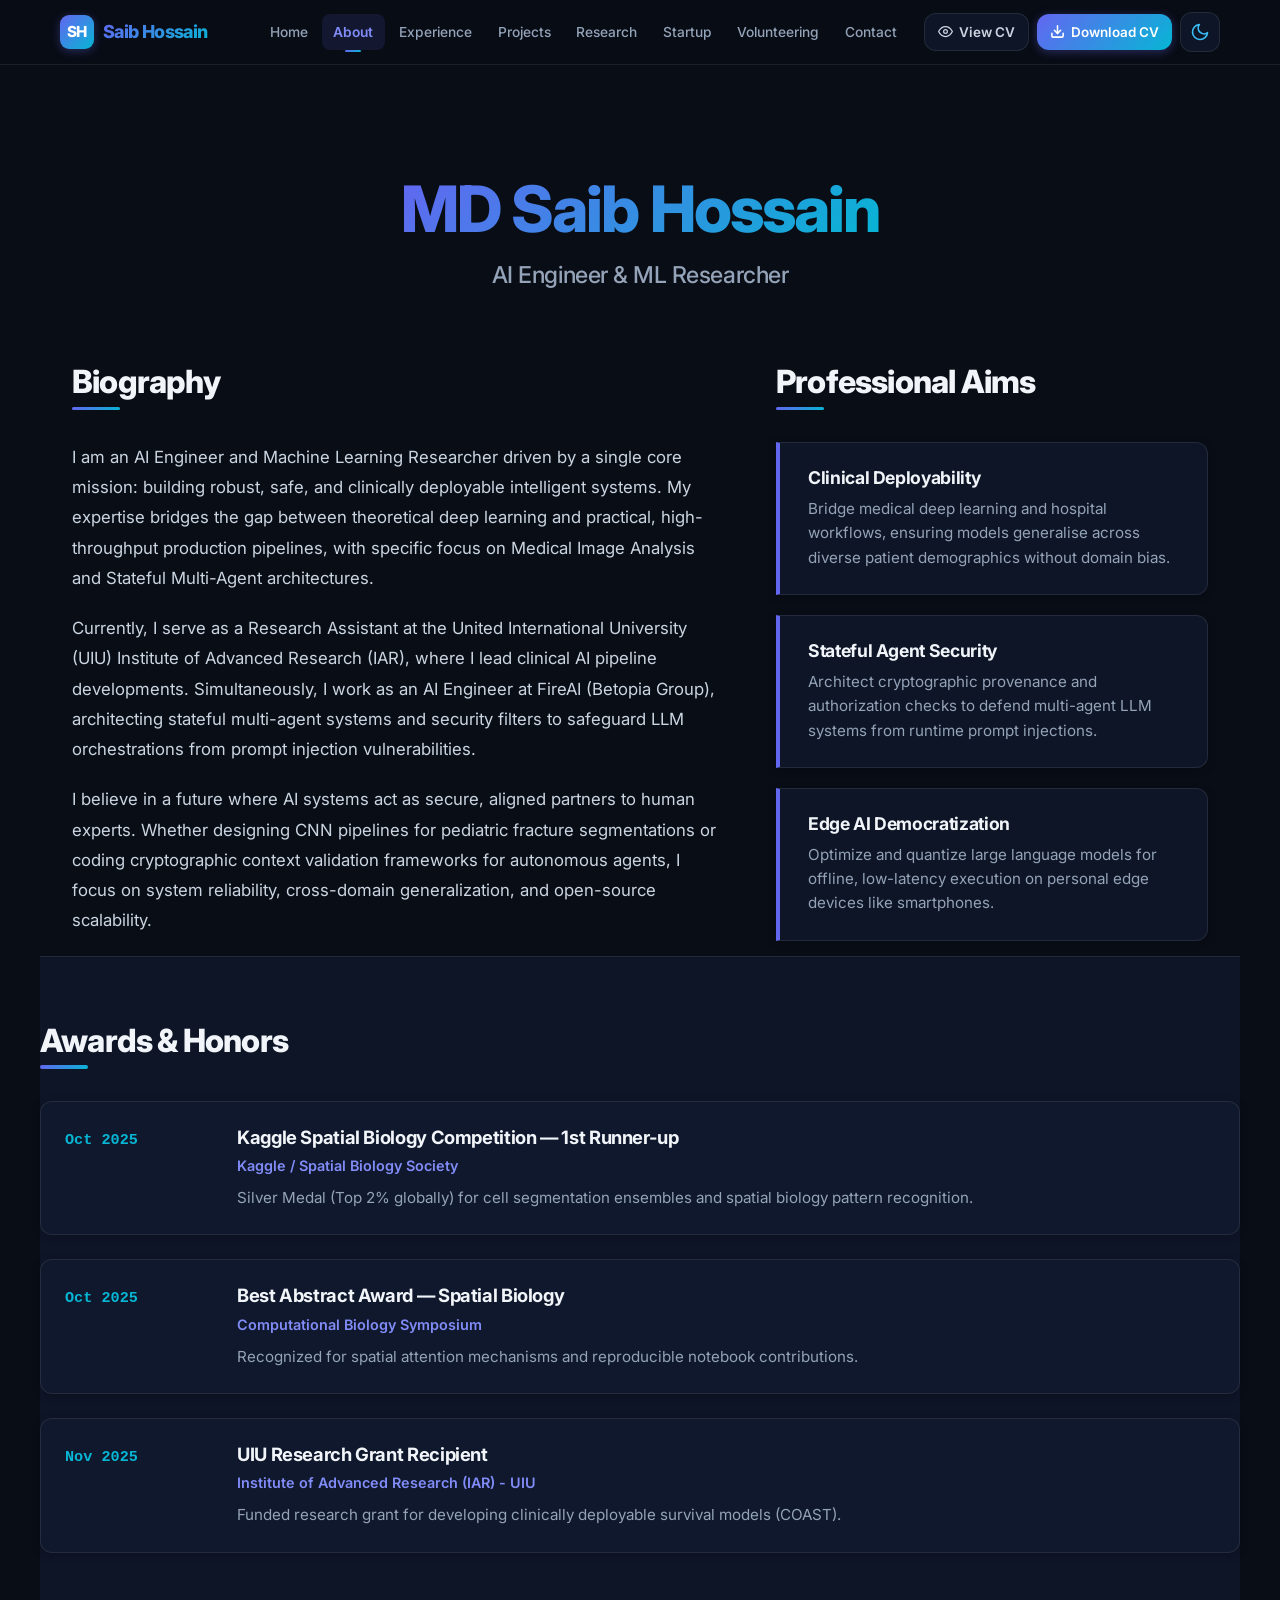
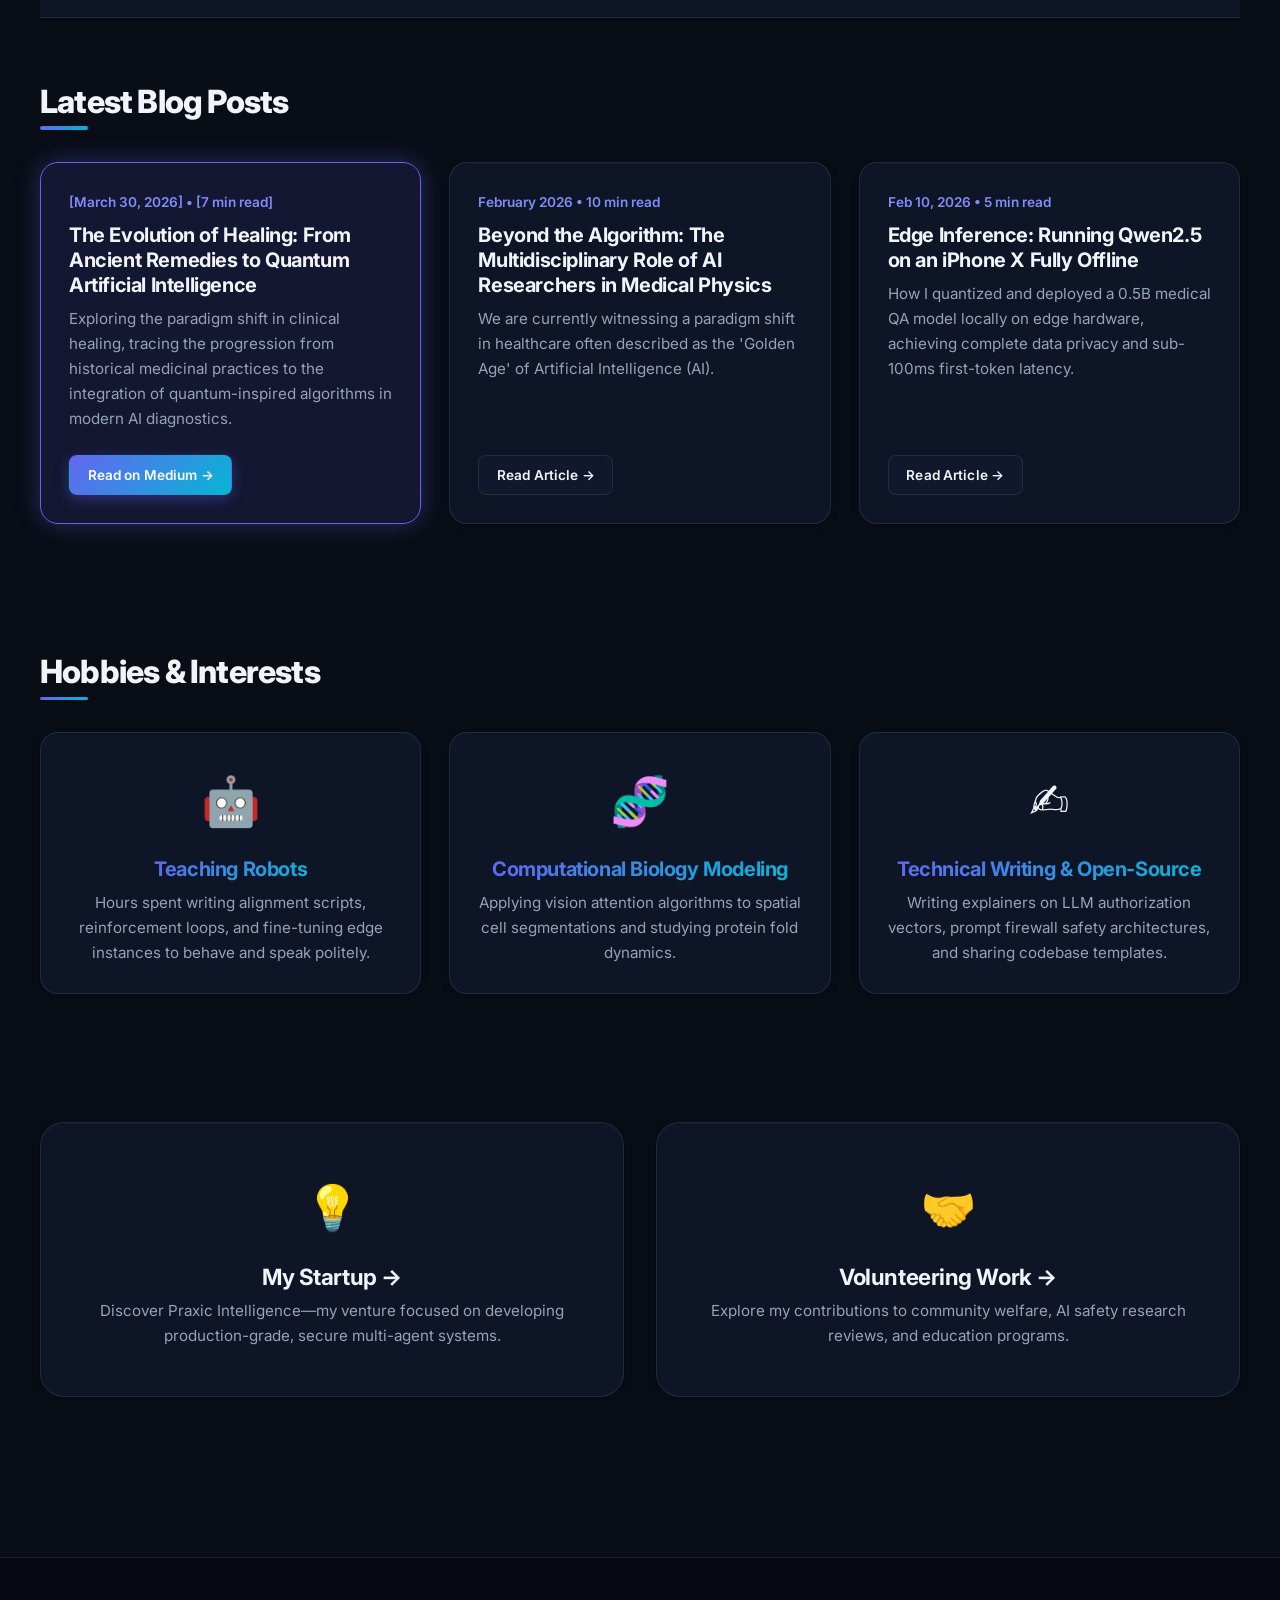
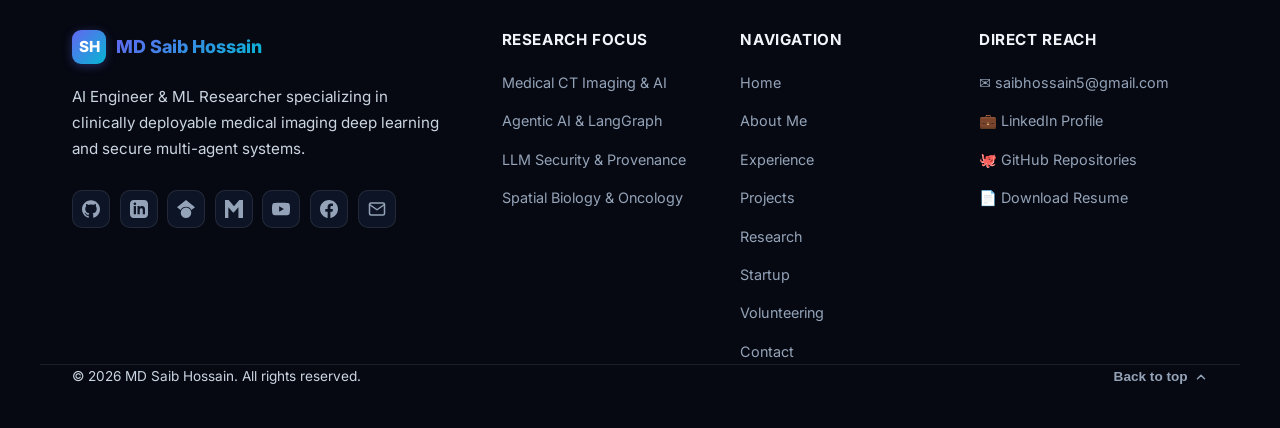
==== commit bbef73fb: "all page update" ====
--- a/pages/about/index.html
+++ b/pages/about/index.html
@@ -5,6 +5,7 @@
   <meta charset="UTF-8" />
   <meta name="viewport" content="width=device-width, initial-scale=1.0, shrink-to-fit=no">
   <meta name="theme-color" content="#0a0a1a">
+  <meta name="mobile-web-app-capable" content="yes">
   <meta name="apple-mobile-web-app-capable" content="yes">
   <meta name="apple-mobile-web-app-status-bar-style" content="black-translucent">
 
@@ -12,7 +13,7 @@
   <meta name="description"
     content="Learn about MD Saib Hossain - AI Engineer & ML Researcher building next-generation agentic workflows and clinically deployable medical imaging deep learning models.">
   <meta name="keywords"
-    content="Saib Hossain, About Saib Hossain, AI Engineer, ML Researcher, Medical Imaging, AI Safety, United International University, Betopia Group">
+    content="Saib Hossain, About Saib Hossain, AI Engineer, ML Researcher, Medical Imaging, AI Safety, United International University">
   <meta name="author" content="MD Saib Hossain">
   <meta name="robots" content="index, follow">
 
--- a/assets/css/base.css
+++ b/assets/css/base.css
@@ -81,64 +81,64 @@
   --bg: #f8fafc;
   --bg-secondary: #f1f5f9;
   --bg-tertiary: #e2e8f0;
-  --bg-glass: rgba(255, 255, 255, 0.85);
+  --bg-glass: rgba(255, 255, 255, 0.88);
 
   /* Glass Surfaces */
-  --surface: rgba(255, 255, 255, 0.85);
-  --surface-hover: rgba(255, 255, 255, 0.95);
+  --surface: rgba(255, 255, 255, 0.9);
+  --surface-hover: #f1f5f9;
   --surface-card: #ffffff;
-  --surface-active: #f1f5f9;
+  --surface-active: #e2e8f0;
   --surface-input: #ffffff;
 
   /* Primary Brand & Accents */
   --primary: #4f46e5;
-  --primary-light: #6366f1;
-  --primary-dark: #3730a3;
-  --primary-glow: rgba(79, 70, 229, 0.2);
-
-  --accent: #0891b2;
-  --accent-light: #06b6d4;
-  --accent-dark: #0e7490;
-  --accent-glow: rgba(8, 145, 178, 0.2);
+  --primary-light: #4338ca;
+  --primary-dark: #312e81;
+  --primary-glow: rgba(79, 70, 229, 0.15);
+
+  --accent: #0284c7;
+  --accent-light: #0369a1;
+  --accent-dark: #075985;
+  --accent-glow: rgba(2, 132, 199, 0.15);
 
   --accent-alt: #059669;
-  --accent-alt-glow: rgba(5, 150, 105, 0.2);
+  --accent-alt-glow: rgba(5, 150, 105, 0.15);
 
   /* Radiant Gradients */
-  --gradient-main: linear-gradient(135deg, #4f46e5 0%, #0891b2 100%);
-  --gradient-reverse: linear-gradient(135deg, #0891b2 0%, #4f46e5 100%);
-  --gradient-card: linear-gradient(135deg, rgba(255, 255, 255, 0.9) 0%, rgba(248, 250, 252, 0.7) 100%);
-  --gradient-glow: radial-gradient(circle, rgba(79, 70, 229, 0.1) 0%, transparent 70%);
+  --gradient-main: linear-gradient(135deg, #4f46e5 0%, #0284c7 100%);
+  --gradient-reverse: linear-gradient(135deg, #0284c7 0%, #4f46e5 100%);
+  --gradient-card: linear-gradient(135deg, rgba(79, 70, 229, 0.04) 0%, rgba(2, 132, 199, 0.02) 100%);
+  --gradient-glow: radial-gradient(circle, rgba(79, 70, 229, 0.08) 0%, transparent 70%);
 
   /* Typography */
   --text: #0f172a;
   --text-secondary: #334155;
   --text-muted: #64748b;
   --text-faint: #94a3b8;
-  --text-gradient: var(--gradient-main);
+  --text-gradient: linear-gradient(135deg, #3730a3 0%, #0369a1 100%);
 
   /* Borders & Dividers */
-  --border: rgba(15, 23, 42, 0.08);
-  --border-light: rgba(15, 23, 42, 0.12);
-  --border-hover: rgba(79, 70, 229, 0.4);
+  --border: rgba(15, 23, 42, 0.1);
+  --border-light: rgba(15, 23, 42, 0.15);
+  --border-hover: rgba(79, 70, 229, 0.5);
   --border-focus: #4f46e5;
 
   /* Shadows & Glows */
-  --shadow-sm: 0 2px 8px rgba(15, 23, 42, 0.04);
-  --shadow-md: 0 8px 20px rgba(15, 23, 42, 0.06);
-  --shadow-lg: 0 20px 40px rgba(15, 23, 42, 0.09);
-  --shadow-glow: 0 0 20px var(--primary-glow);
+  --shadow-sm: 0 2px 8px rgba(15, 23, 42, 0.05);
+  --shadow-md: 0 8px 24px rgba(15, 23, 42, 0.08);
+  --shadow-lg: 0 20px 45px rgba(15, 23, 42, 0.12);
+  --shadow-glow: 0 0 20px rgba(79, 70, 229, 0.15);
 
   /* UI Tokens */
-  --nav-bg: rgba(255, 255, 255, 0.88);
-  --nav-border: rgba(15, 23, 42, 0.06);
-  --footer-bg: #f1f5f9;
-  --modal-overlay: rgba(15, 23, 42, 0.6);
-  --scrollbar-thumb: rgba(79, 70, 229, 0.3);
+  --nav-bg: rgba(255, 255, 255, 0.92);
+  --nav-border: rgba(15, 23, 42, 0.08);
+  --footer-bg: #f8fafc;
+  --modal-overlay: rgba(15, 23, 42, 0.65);
+  --scrollbar-thumb: rgba(79, 70, 229, 0.35);
   --scrollbar-track: #f1f5f9;
-  --badge-bg: rgba(79, 70, 229, 0.08);
-  --badge-border: rgba(79, 70, 229, 0.2);
-  --badge-text: #4338ca;
+  --badge-bg: rgba(79, 70, 229, 0.09);
+  --badge-border: rgba(79, 70, 229, 0.25);
+  --badge-text: #3730a3;
 }
 
 /* ===== DIMENSIONS & RADII ===== */
--- a/assets/css/components.css
+++ b/assets/css/components.css
@@ -98,11 +98,11 @@
 }
 
 .btn-outline:hover {
-  border-color: var(--accent);
-  color: var(--accent);
+  border-color: var(--primary);
+  color: #ffffff !important;
+  background: var(--primary);
   transform: translateY(-2px);
-  background: var(--surface-hover);
-  box-shadow: 0 4px 14px var(--accent-glow);
+  box-shadow: 0 4px 14px var(--primary-glow);
 }
 
 .btn-sm {
@@ -151,31 +151,32 @@
   align-items: center;
   max-width: var(--container-max);
   margin: 0 auto;
-  padding: 0 var(--container-padding);
-  gap: 1.5rem;
+  padding: 0 1.25rem;
+  gap: 1rem;
 }
 
 /* Logo */
 .nav-logo {
   display: flex;
   align-items: center;
-  gap: 0.6rem;
+  gap: 0.55rem;
   text-decoration: none;
   font-weight: 800;
-  font-size: 1.35rem;
+  font-size: 1.25rem;
   letter-spacing: -0.03em;
+  flex-shrink: 0;
 }
 
 .logo-badge {
-  width: 36px;
-  height: 36px;
-  border-radius: 10px;
+  width: 34px;
+  height: 34px;
+  border-radius: 9px;
   background: var(--gradient-main);
   display: flex;
   align-items: center;
   justify-content: center;
   color: #ffffff;
-  font-size: 1rem;
+  font-size: 0.95rem;
   font-weight: 800;
   box-shadow: 0 2px 10px var(--primary-glow);
   transition: transform var(--transition-normal);
@@ -190,48 +191,55 @@
   -webkit-background-clip: text;
   -webkit-text-fill-color: transparent;
   background-clip: text;
-  font-size: 1.15rem;
+  font-size: 1.12rem;
 }
 
 /* Desktop Menu Wrapper */
 .nav-menu-wrapper {
   display: flex;
   align-items: center;
-  gap: 1.75rem;
+  gap: 1rem;
 }
 
 .nav-links {
   display: flex;
   list-style: none;
-  gap: 0.25rem;
+  gap: 0.2rem;
   align-items: center;
 }
 
 .nav-links a {
   color: var(--text-muted);
   font-weight: 500;
-  font-size: 0.9rem;
-  padding: 0.5rem 0.85rem;
+  font-size: 0.86rem;
+  padding: 0.42rem 0.7rem;
   border-radius: var(--radius-sm);
   transition: all var(--transition-fast);
   position: relative;
   display: inline-flex;
   align-items: center;
+  white-space: nowrap;
 }
 
 .nav-links a:hover {
+  color: var(--primary);
+  background: var(--badge-bg);
+}
+
+.nav-links a.active {
+  color: var(--primary);
+  background: var(--badge-bg);
+  font-weight: 600;
+}
+
+[data-theme="dark"] .nav-links a:hover {
   color: var(--text);
   background: var(--surface-hover);
 }
 
-.nav-links a.active {
+[data-theme="dark"] .nav-links a.active {
   color: var(--primary-light);
   background: var(--badge-bg);
-  font-weight: 600;
-}
-
-[data-theme="light"] .nav-links a.active {
-  color: var(--primary);
 }
 
 .nav-links a.active::after {
@@ -250,19 +258,22 @@
 .nav-actions {
   display: flex;
   align-items: center;
-  gap: 0.6rem;
+  gap: 0.5rem;
+  flex-shrink: 0;
 }
 
 .nav-cv-btn {
   display: inline-flex;
   align-items: center;
   gap: 0.4rem;
-  padding: 0.45rem 0.9rem;
+  padding: 0.42rem 0.8rem;
   border-radius: var(--radius-md);
-  font-size: 0.85rem;
+  font-size: 0.84rem;
   font-weight: 600;
   text-decoration: none;
   transition: all var(--transition-normal);
+  white-space: nowrap;
+  flex-shrink: 0;
 }
 
 .nav-cv-view {
@@ -272,9 +283,9 @@
 }
 
 .nav-cv-view:hover {
-  color: var(--accent);
-  border-color: var(--accent);
-  background: var(--surface-hover);
+  color: var(--primary);
+  border-color: var(--primary);
+  background: var(--badge-bg);
   transform: translateY(-1px);
 }
 
@@ -294,29 +305,32 @@
 .theme-toggle-btn {
   background: var(--surface);
   border: 1px solid var(--border);
-  color: var(--text-muted);
-  width: 38px;
-  height: 38px;
+  color: var(--text);
+  width: 40px;
+  height: 40px;
   border-radius: var(--radius-md);
   cursor: pointer;
   display: inline-flex;
   align-items: center;
   justify-content: center;
+  gap: 0.5rem;
   transition: all var(--transition-normal);
   padding: 0;
   position: relative;
+  flex-shrink: 0;
 }
 
 .theme-toggle-btn:hover {
-  color: var(--text);
-  border-color: var(--accent);
-  background: var(--surface-hover);
-  transform: scale(1.05);
+  color: var(--primary);
+  border-color: var(--primary);
+  background: var(--badge-bg);
+  transform: translateY(-1px);
+  box-shadow: 0 4px 14px var(--primary-glow);
 }
 
 .theme-toggle-btn svg {
-  width: 18px;
-  height: 18px;
+  width: 20px;
+  height: 20px;
   transition: transform var(--transition-normal), opacity var(--transition-fast);
 }
 
@@ -326,6 +340,7 @@
 
 .theme-toggle-btn .icon-moon {
   display: block;
+  color: #38bdf8;
 }
 
 [data-theme="light"] .theme-toggle-btn .icon-sun {
@@ -334,6 +349,10 @@
 }
 
 [data-theme="light"] .theme-toggle-btn .icon-moon {
+  display: none;
+}
+
+.theme-btn-label {
   display: none;
 }
 
@@ -466,18 +485,14 @@
   visibility: visible;
 }
 
-/* Mobile & iPad Navigation Drawer (up to 1160px) */
-@media (max-width: 1160px) {
+/* Mobile & iPad Navigation Drawer (up to 992px) */
+@media (max-width: 992px) {
   .nav-actions-mobile-wrap {
     display: flex;
   }
 
   .nav-toggle {
     display: flex;
-  }
-
-  .desktop-theme-btn {
-    display: none !important;
   }
 
   .mobile-drawer-header {
@@ -585,6 +600,20 @@
     font-size: 0.98rem;
     border-radius: var(--radius-md);
   }
+
+  .nav-actions .desktop-theme-btn {
+    width: 100%;
+    min-height: 48px;
+    justify-content: center;
+    padding: 0.85rem 1.25rem;
+    font-size: 0.98rem;
+    font-weight: 600;
+    border-radius: var(--radius-md);
+  }
+
+  .nav-actions .desktop-theme-btn .theme-btn-label {
+    display: inline;
+  }
 }
 
 /* Touch Device Optimization for Buttons */
@@ -807,10 +836,11 @@
 }
 
 .tag:hover, .tech-tag:hover {
-  background: var(--badge-bg);
-  color: var(--primary-light);
+  background: var(--primary);
+  color: #ffffff !important;
   border-color: var(--primary);
   transform: translateY(-1px);
+  box-shadow: 0 3px 10px var(--primary-glow);
 }
 
 /* ===== STATUS BADGE & PULSE DOT ===== */
@@ -931,13 +961,21 @@
 }
 
 .filter-btn:hover {
+  color: var(--primary);
+  background: var(--badge-bg);
+  border-color: var(--badge-border);
+}
+
+[data-theme="dark"] .filter-btn:hover {
   color: var(--text);
   background: var(--surface-hover);
+  border-color: transparent;
 }
 
 .filter-btn.active {
-  background: var(--gradient-main);
+  background: var(--gradient-main) !important;
   color: #ffffff !important;
+  border-color: transparent !important;
   box-shadow: 0 2px 10px var(--primary-glow);
 }
 
--- a/pages/about/styles.css
+++ b/pages/about/styles.css
@@ -119,7 +119,8 @@
 .aim-item:hover {
   transform: translateX(4px);
   border-color: var(--border-hover);
-  border-left-color: var(--accent);
+  border-left-color: var(--primary);
+  background: var(--surface-hover);
 }
 
 .aim-item h4 {
@@ -145,7 +146,7 @@
 
 .card-highlight {
   border-color: var(--primary) !important;
-  background: var(--surface-hover) !important;
+  background: var(--badge-bg) !important;
   box-shadow: 0 0 25px var(--primary-glow);
 }
 
@@ -156,8 +157,14 @@
   font-weight: 700;
 }
 
+.card-title a {
+  color: var(--text);
+  text-decoration: none;
+  transition: color var(--transition-fast);
+}
+
 .card-title a:hover {
-  color: var(--accent);
+  color: var(--primary);
 }
 
 .card-desc {
@@ -195,12 +202,13 @@
   border-radius: var(--radius-md);
   border: 1px solid var(--border);
   box-shadow: var(--shadow-sm);
-  transition: transform var(--transition-fast), border-color var(--transition-fast);
+  transition: transform var(--transition-fast), border-color var(--transition-fast), background var(--transition-fast);
 }
 
 .list-item:hover {
   transform: translateX(4px);
   border-color: var(--border-hover);
+  background: var(--surface-hover);
 }
 
 .list-date {
@@ -254,9 +262,14 @@
 }
 
 .nav-card:hover {
-  border-color: var(--accent);
+  border-color: var(--primary);
   transform: translateY(-4px);
-  box-shadow: var(--shadow-md), 0 0 25px var(--accent-glow);
+  box-shadow: var(--shadow-md), 0 0 25px var(--primary-glow);
+  background: var(--surface-hover);
+}
+
+.nav-card:hover h4 {
+  color: var(--primary);
 }
 
 .nav-icon {
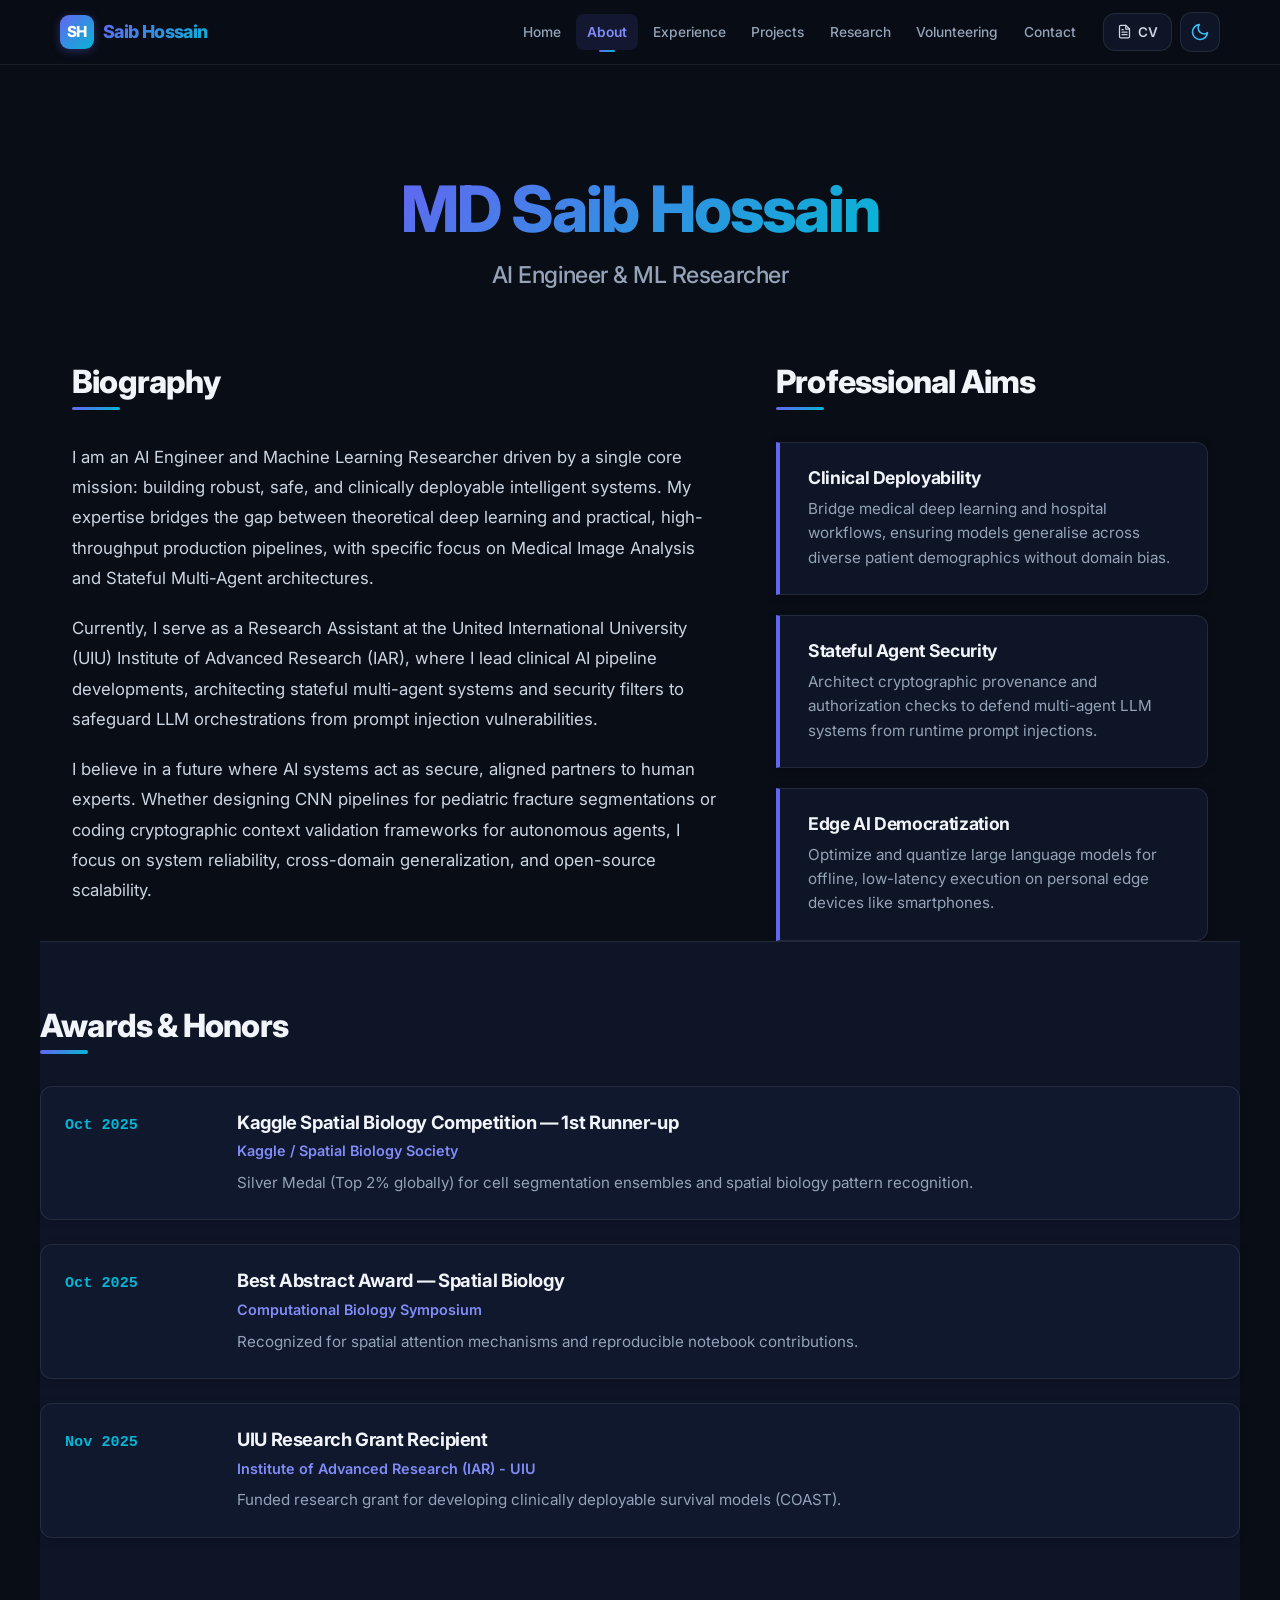
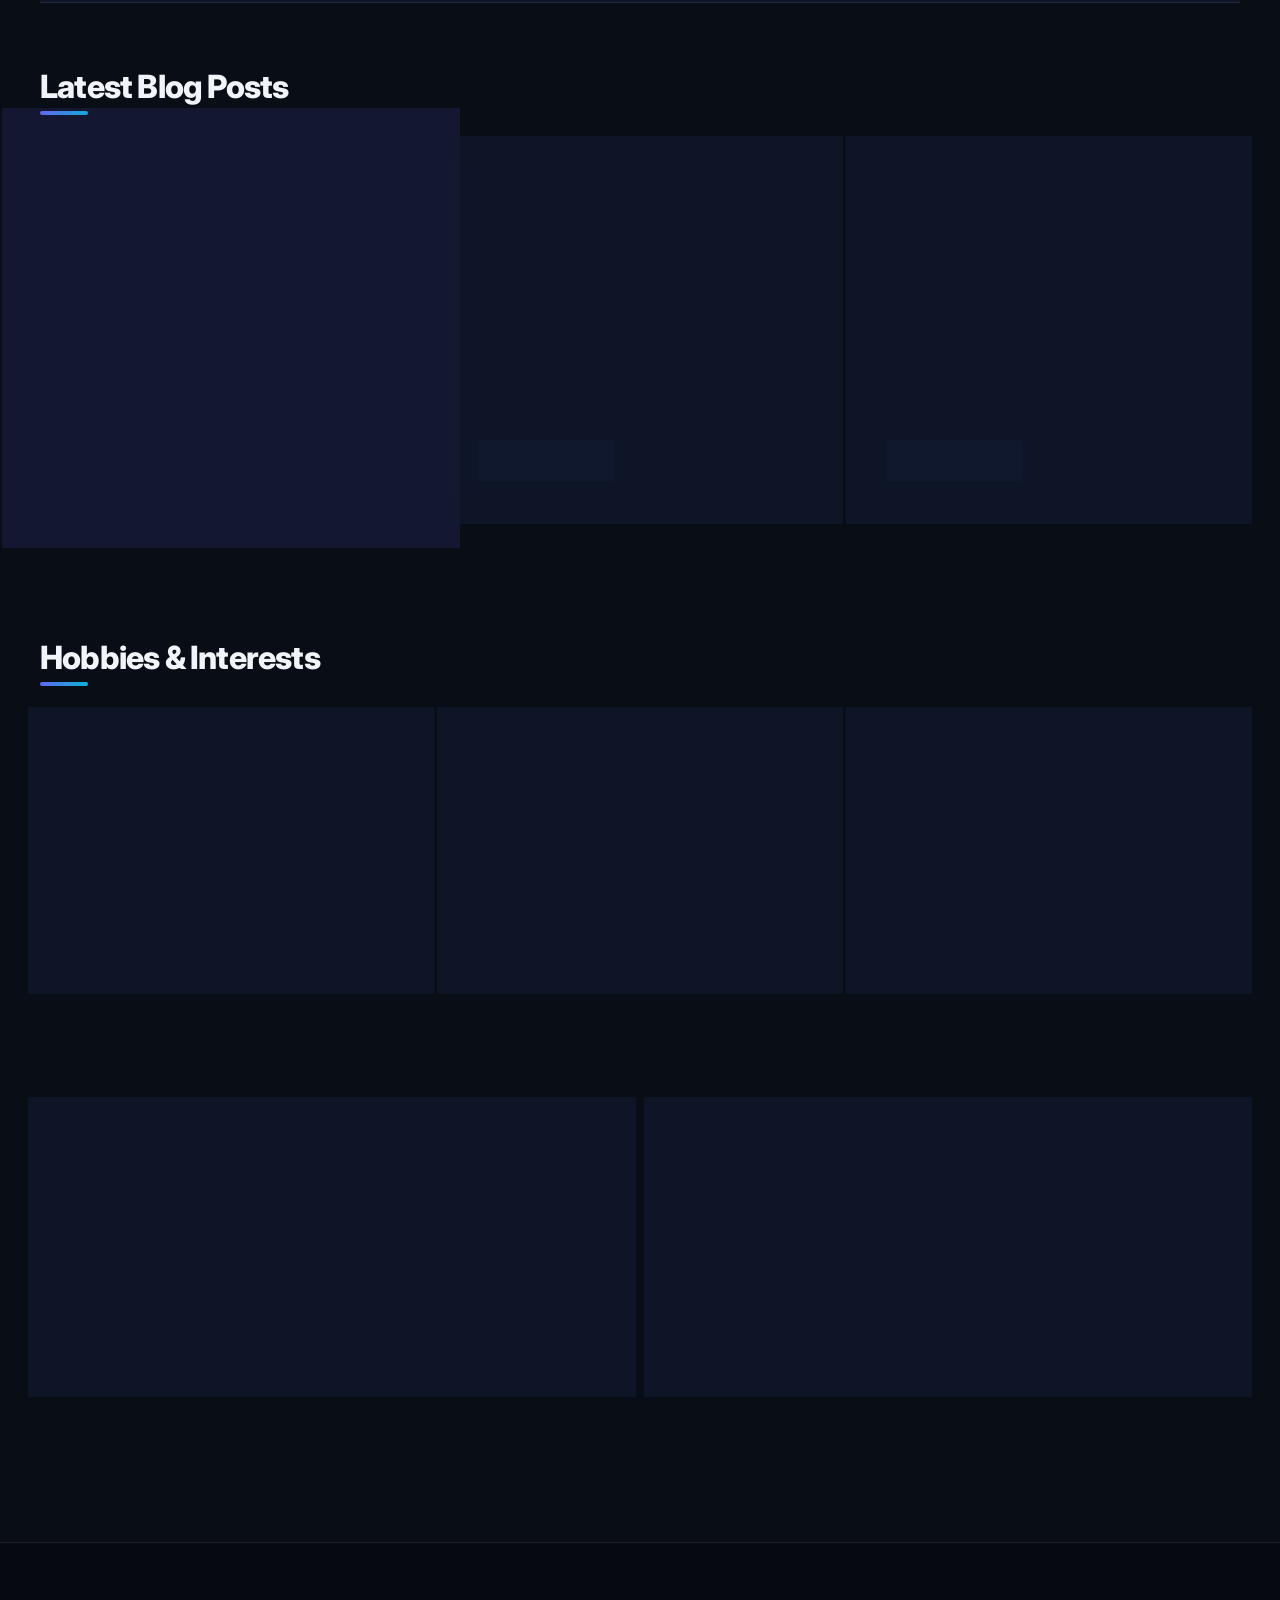
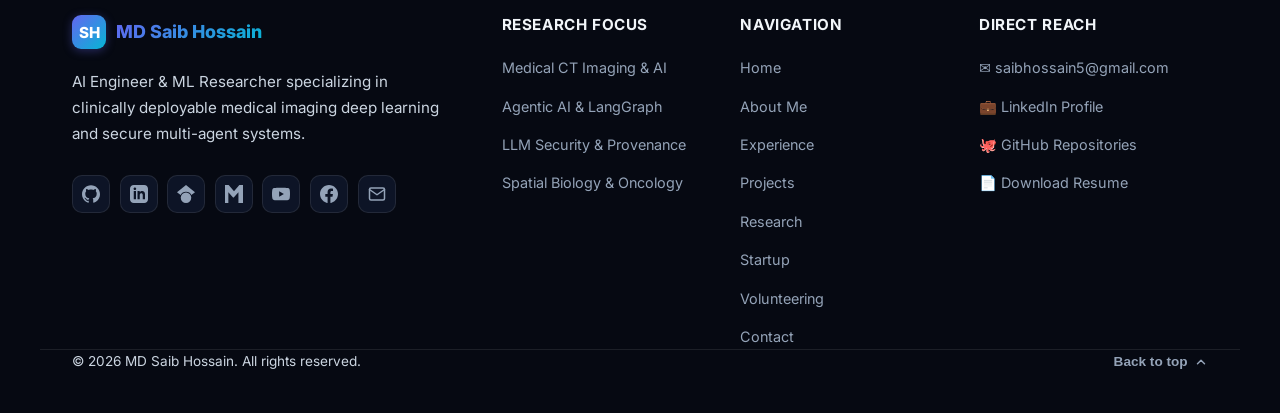
==== commit 33a063a0: "seo update" ====
--- a/pages/about/index.html
+++ b/pages/about/index.html
@@ -11,9 +11,9 @@
 
   <title>About MD Saib Hossain | AI Engineer & ML Researcher</title>
   <meta name="description"
-    content="Learn about MD Saib Hossain - AI Engineer & ML Researcher building next-generation agentic workflows and clinically deployable medical imaging deep learning models.">
+    content="Learn about MD Saib Hossain - AI Engineer & ML Researcher at IAR UIU under Prof. Dr. Hasin Anupama Azhari, developing Medical Imaging AI, Radiomics, and safe Multi-Agent Systems.">
   <meta name="keywords"
-    content="Saib Hossain, About Saib Hossain, AI Engineer, ML Researcher, Medical Imaging, AI Safety, United International University">
+    content="Saib Hossain, About Saib Hossain, AI Engineer, ML Researcher, Research Assistant IAR UIU, Prof Dr Hasin Anupama Azhari, Medical Imaging AI, AI Safety, ORCID 0009-0004-2595-2742, Google Scholar, SCMPCR, AFOMP, United International University">
   <meta name="author" content="MD Saib Hossain">
   <meta name="robots" content="index, follow">
 
@@ -23,7 +23,7 @@
   <meta property="og:type" content="profile">
   <meta property="og:title" content="About MD Saib Hossain | AI Engineer & ML Researcher">
   <meta property="og:description"
-    content="Discover the research journey, academic milestones, and engineering focus of MD Saib Hossain.">
+    content="Discover the research journey, academic milestones, and engineering focus of MD Saib Hossain at IAR UIU under supervisor Prof. Dr. Hasin Anupama Azhari.">
   <meta property="og:image" content="https://saibhossain.dev/assets/images/profile.jpg">
   <meta property="og:url" content="https://saibhossain.dev/pages/about/index.html">
   <meta property="og:site_name" content="Saib Hossain Portfolio">
@@ -46,12 +46,40 @@
       "jobTitle": "AI Engineer & ML Researcher",
       "url": "https://saibhossain.dev",
       "sameAs": [
+        "https://orcid.org/0009-0004-2595-2742",
+        "https://scholar.google.com/citations?user=zH0QciUAAAAJ&hl=en",
+        "https://www.researchgate.net/profile/Saib-Hossain?ev=hdr_xprf",
+        "https://ieeexplore.ieee.org/author/37088589400",
         "https://linkedin.com/in/saibhossain",
         "https://github.com/Saibhossain",
-        "https://scholar.google.com/citations?user=zH0QciUAAAAJ&hl=en",
-        "https://www.researchgate.net/profile/Saib-Hossain?ev=hdr_xprf",
         "https://www.youtube.com/@saibhossain3837",
         "https://www.facebook.com/saib.hossain.957534/"
+      ],
+      "worksFor": {
+        "@type": "Organization",
+        "name": "Institute of Advanced Research (IAR) - UIU",
+        "url": "https://iar.uiu.ac.bd"
+      },
+      "colleague": {
+        "@type": "Person",
+        "name": "Prof. Dr. Hasin Anupama Azhari",
+        "jobTitle": "Dean, School of Science & Engineering; Director, IAR",
+        "sameAs": "https://ins.uiu.ac.bd/faculty/azhari-dr-hasin-anupama/"
+      },
+      "knowsAbout": [
+        "Safe and Sustainable AI for Healthcare",
+        "Agentic AI & Multi-Agent Systems",
+        "Large Language Models (LLM) & NLP",
+        "AI for Healthcare Screening & Cancer Research",
+        "Clinical AI Use & Medical Diagnostic Applications",
+        "AI Safety & Cryptographic Provenance",
+        "Deployed AI Applications & Production ML Pipelines",
+        "AI for Rural Healthcare",
+        "Medical Image Analysis & CT Radiomics",
+        "Pediatric Fracture Segmentation",
+        "Bangla Sign Language Recognition (BDSL)",
+        "Spatial Biology",
+        "Educational AI for Children"
       ]
     }
   }
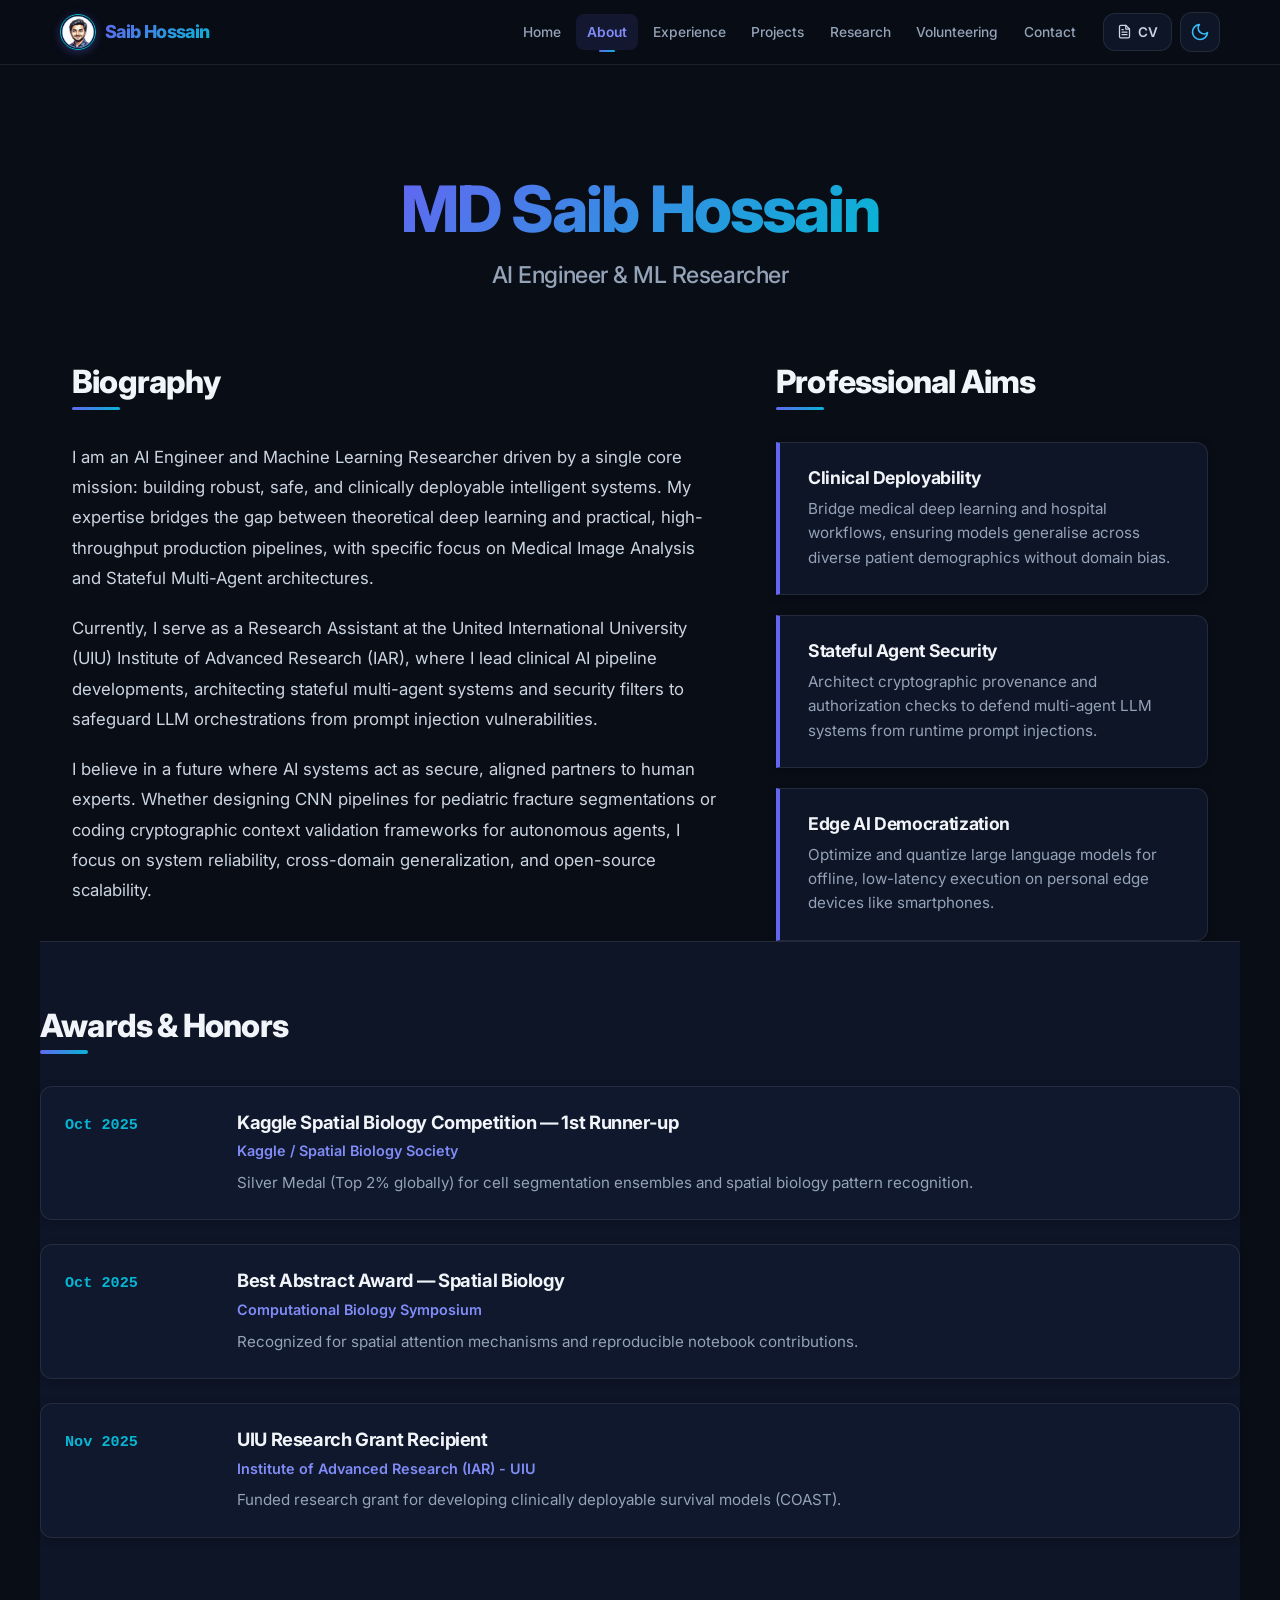
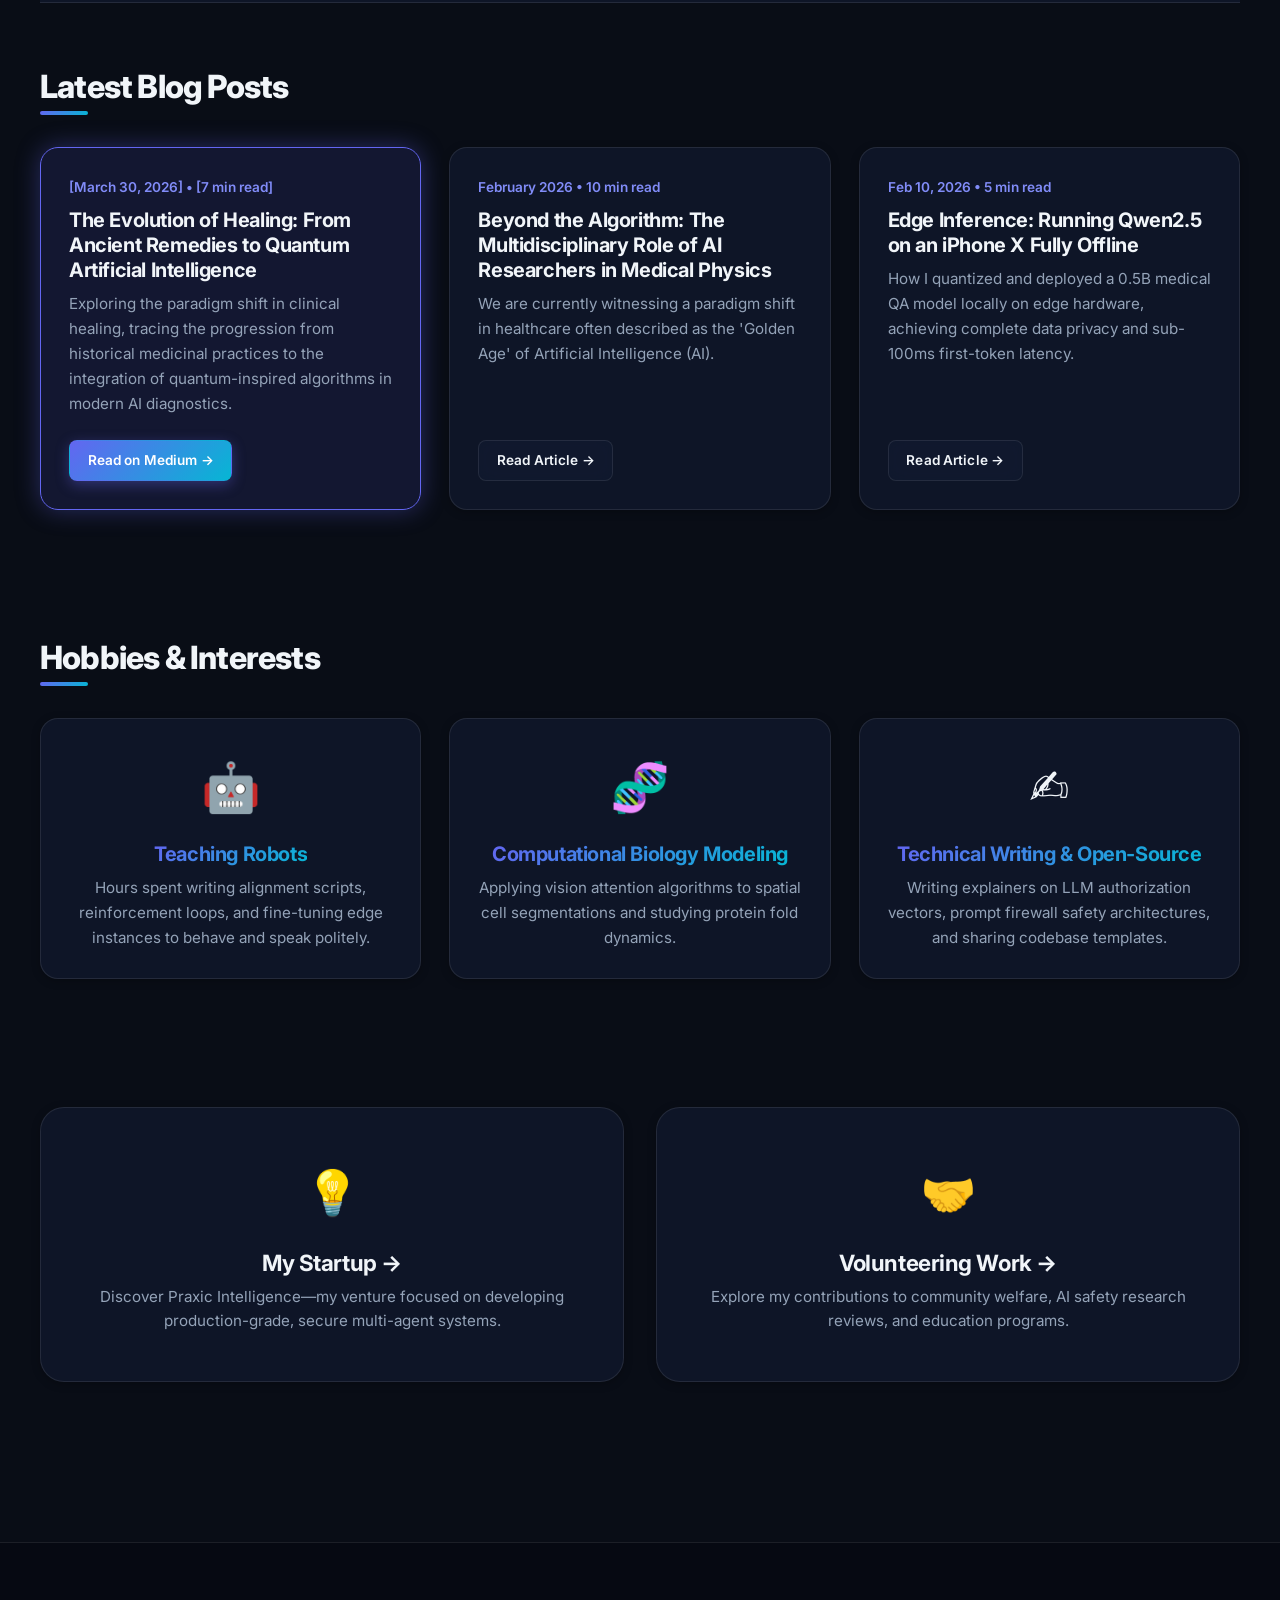
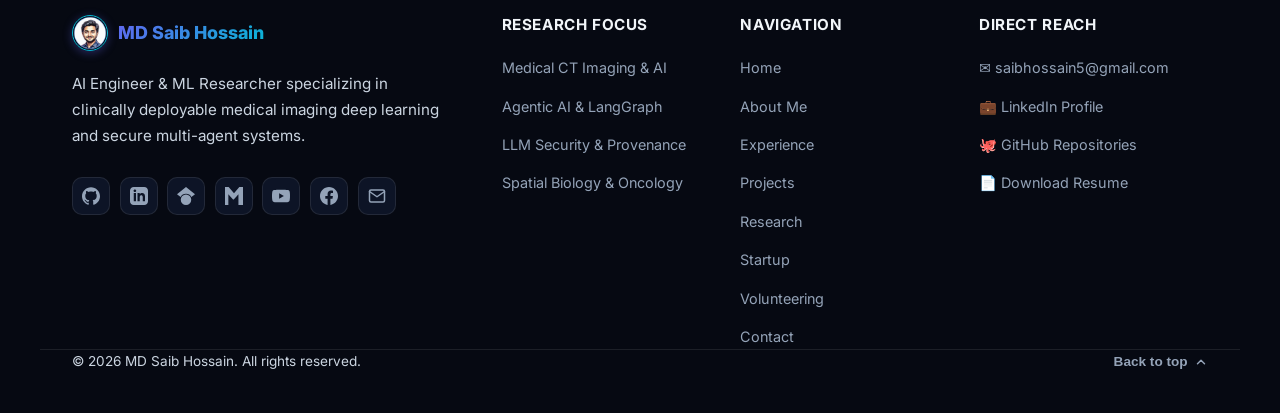
==== commit a769f37a: "metadata update google search" ====
--- a/pages/about/index.html
+++ b/pages/about/index.html
@@ -9,11 +9,14 @@
   <meta name="apple-mobile-web-app-capable" content="yes">
   <meta name="apple-mobile-web-app-status-bar-style" content="black-translucent">
 
+  <!-- Google Search Console Verification -->
+  <meta name="google-site-verification" content="aO3Zbgb3QKB-5_14r2KsOkdoJxvuw_YU0HaG_kq30GI" />
+
   <title>About MD Saib Hossain | AI Engineer & ML Researcher</title>
   <meta name="description"
-    content="Learn about MD Saib Hossain - AI Engineer & ML Researcher at IAR UIU under Prof. Dr. Hasin Anupama Azhari, developing Medical Imaging AI, Radiomics, and safe Multi-Agent Systems.">
+    content="Learn about MD Saib Hossain - AI Engineer &amp; ML Researcher developing safe healthcare AI, Medical Imaging deep learning, Radiomics, and stateful Multi-Agent Systems.">
   <meta name="keywords"
-    content="Saib Hossain, About Saib Hossain, AI Engineer, ML Researcher, Research Assistant IAR UIU, Prof Dr Hasin Anupama Azhari, Medical Imaging AI, AI Safety, ORCID 0009-0004-2595-2742, Google Scholar, SCMPCR, AFOMP, United International University">
+    content="Saib Hossain, About Saib Hossain, AI Engineer, ML Researcher, Research Assistant IAR UIU, Medical Imaging AI, AI Safety, ORCID 0009-0004-2595-2742, Google Scholar, SCMPCR, AFOMP, United International University">
   <meta name="author" content="MD Saib Hossain">
   <meta name="robots" content="index, follow">
 
@@ -23,7 +26,7 @@
   <meta property="og:type" content="profile">
   <meta property="og:title" content="About MD Saib Hossain | AI Engineer & ML Researcher">
   <meta property="og:description"
-    content="Discover the research journey, academic milestones, and engineering focus of MD Saib Hossain at IAR UIU under supervisor Prof. Dr. Hasin Anupama Azhari.">
+    content="Discover the research journey, engineering milestones, and multidisciplinary impact of MD Saib Hossain.">
   <meta property="og:image" content="https://saibhossain.dev/assets/images/profile.jpg">
   <meta property="og:url" content="https://saibhossain.dev/pages/about/index.html">
   <meta property="og:site_name" content="Saib Hossain Portfolio">
--- a/assets/css/components.css
+++ b/assets/css/components.css
@@ -182,8 +182,21 @@
   transition: transform var(--transition-normal);
 }
 
-.nav-logo:hover .logo-badge {
-  transform: rotate(-8deg) scale(1.08);
+.logo-badge-img {
+  width: 36px;
+  height: 36px;
+  border-radius: 50%;
+  object-fit: cover;
+  border: 1.5px solid var(--accent);
+  box-shadow: 0 2px 10px var(--primary-glow);
+  transition: transform var(--transition-normal);
+  display: inline-block;
+}
+
+.nav-logo:hover .logo-badge,
+.nav-logo:hover .logo-badge-img,
+.footer-logo:hover .logo-badge-img {
+  transform: rotate(-6deg) scale(1.08);
 }
 
 .logo-name {
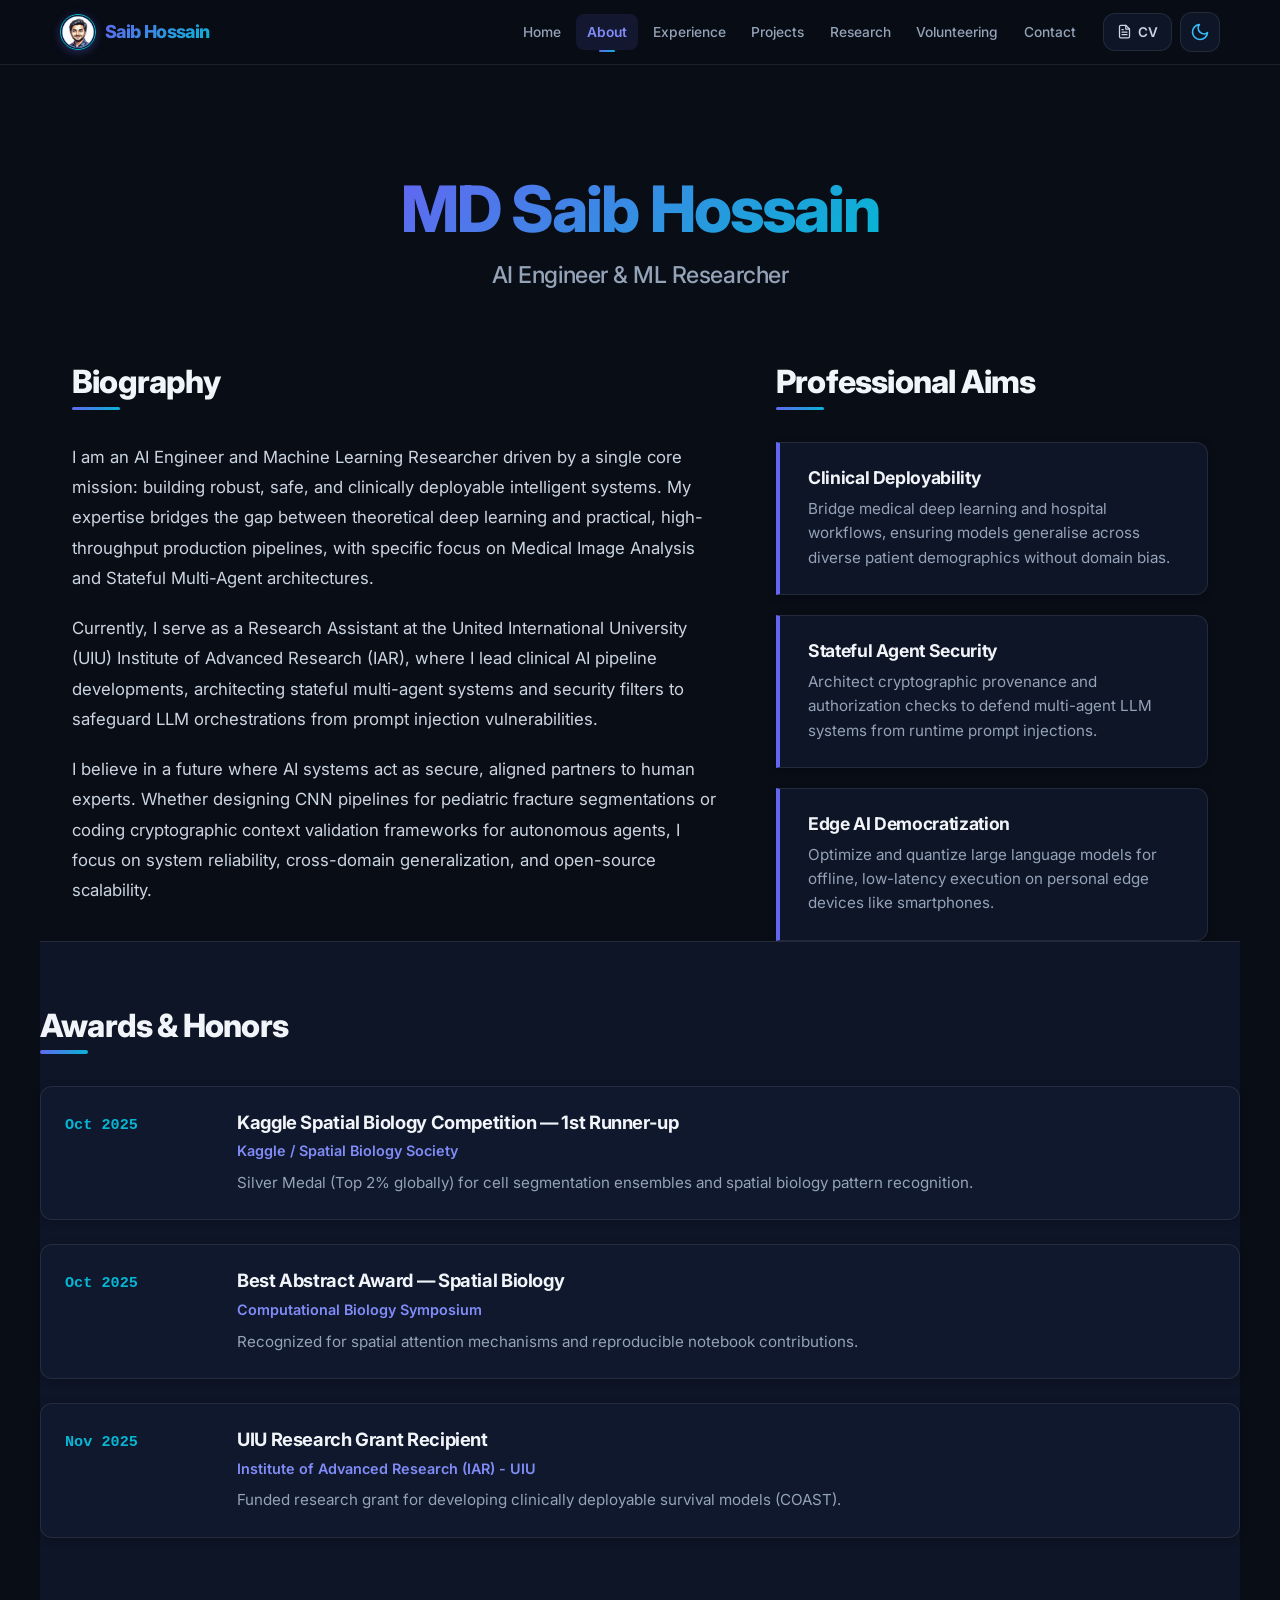
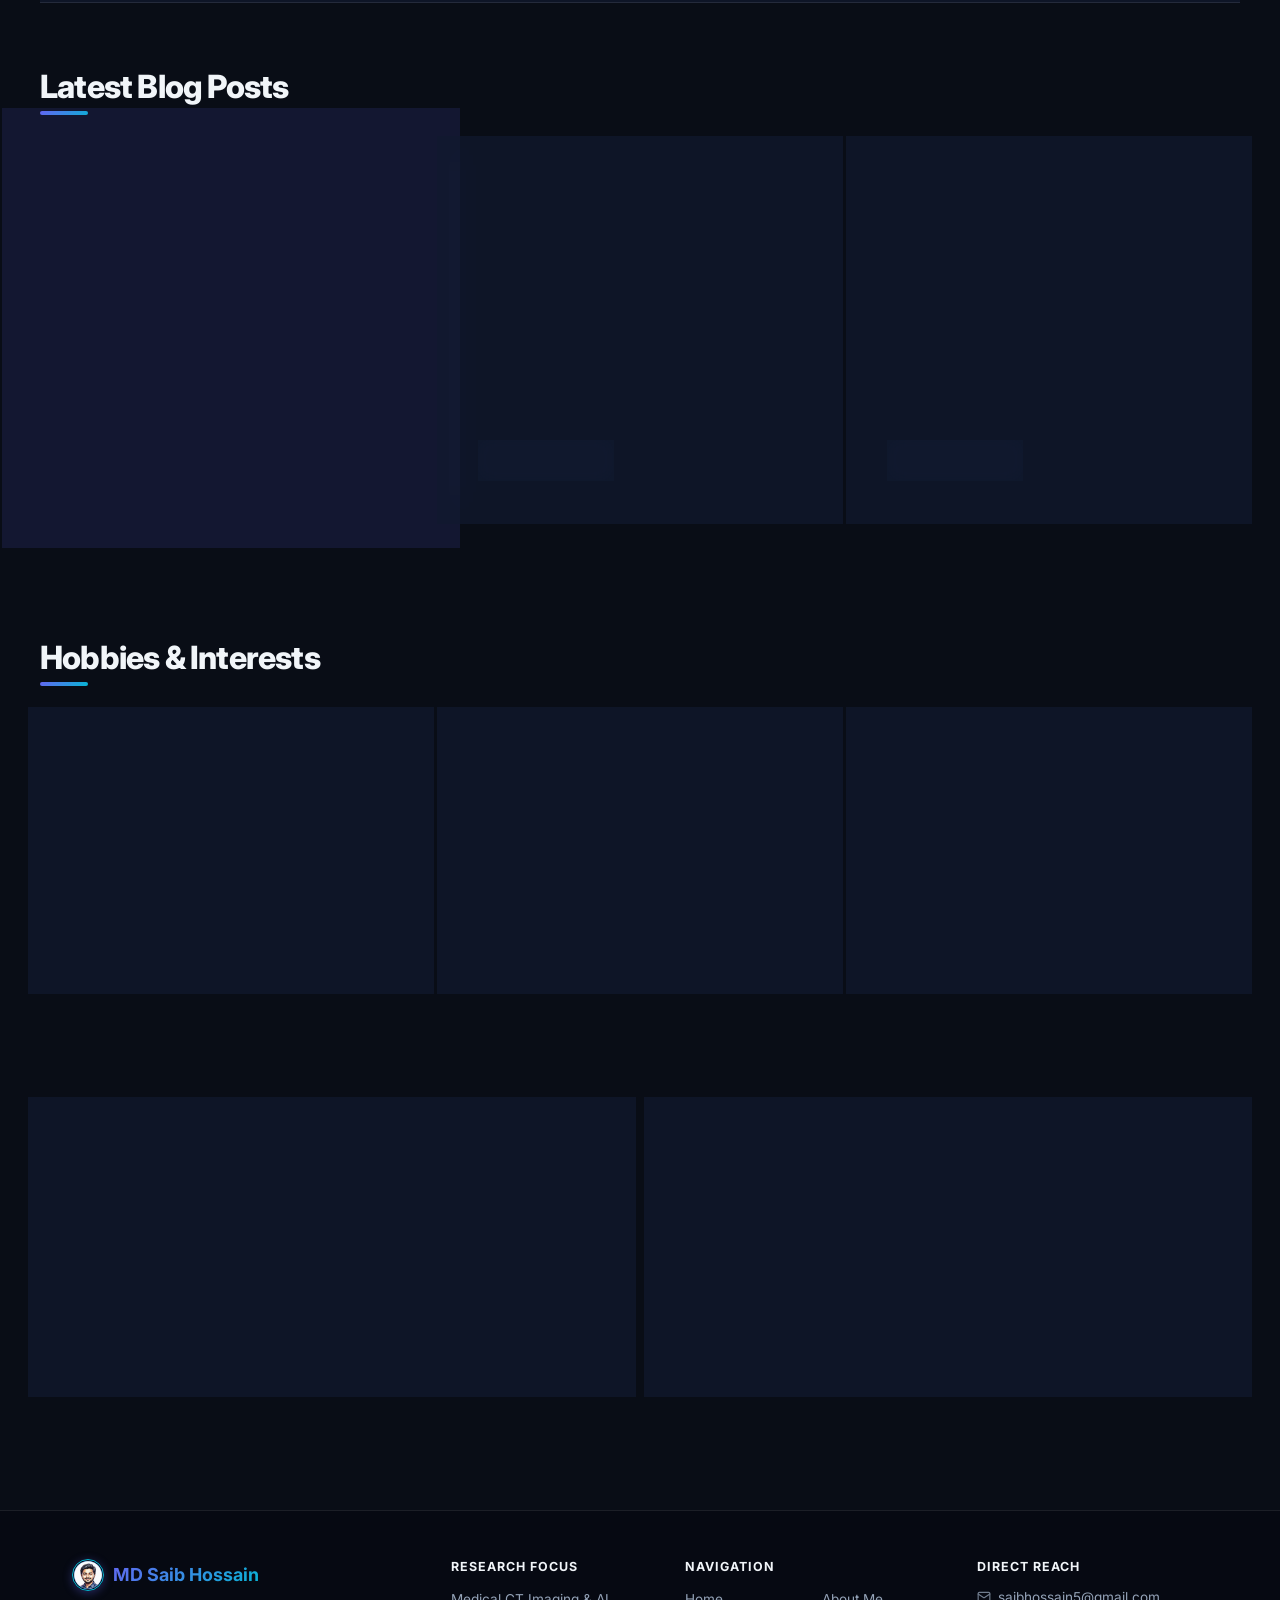
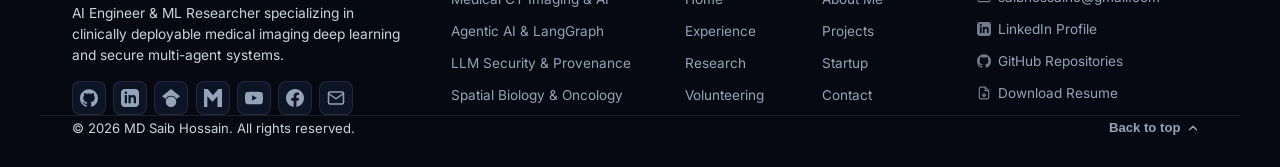
==== commit 821c8567: "page logo update" ====
--- a/pages/about/index.html
+++ b/pages/about/index.html
@@ -109,8 +109,11 @@
   <link rel="preconnect" href="https://fonts.gstatic.com" crossorigin>
   <link href="https://fonts.googleapis.com/css2?family=Inter:wght@300;400;500;600;700;800&display=swap" rel="stylesheet">
 
-  <!-- Favicon -->
-  <link rel="icon" type="image/svg+xml" href="../../assets/images/favicon.svg"/>
+  <!-- Favicon & Search Result Icons (Matching index.html) -->
+  <link rel="icon" type="image/png" sizes="192x192" href="../../assets/images/icon-192x192.png" />
+  <link rel="icon" type="image/png" sizes="48x48" href="../../assets/images/favicon-48x48.png" />
+  <link rel="icon" type="image/png" sizes="96x96" href="../../assets/images/favicon-96x96.png" />
+  <link rel="apple-touch-icon" sizes="180x180" href="../../assets/images/apple-touch-icon.png" />
 
   <!-- Global Core Styles -->
   <link rel="stylesheet" href="../../assets/css/base.css" />
--- a/assets/css/base.css
+++ b/assets/css/base.css
@@ -184,6 +184,8 @@
   scroll-behavior: smooth;
   font-size: 16px;
   -webkit-text-size-adjust: 100%;
+  overflow-x: hidden;
+  max-width: 100%;
 }
 
 body {
@@ -192,7 +194,9 @@
   font-family: var(--font-sans);
   line-height: 1.65;
   overflow-x: hidden;
+  max-width: 100%;
   min-height: 100vh;
+  min-height: 100dvh;
   display: flex;
   flex-direction: column;
   -webkit-font-smoothing: antialiased;
--- a/assets/css/components.css
+++ b/assets/css/components.css
@@ -39,8 +39,15 @@
 }
 
 /* Card variants */
-.glass-card-sm { padding: 1.25rem; border-radius: var(--radius-md); }
-.glass-card-lg { padding: 2.5rem; border-radius: var(--radius-xl); }
+.glass-card-sm {
+  padding: 1.25rem;
+  border-radius: var(--radius-md);
+}
+
+.glass-card-lg {
+  padding: 2.5rem;
+  border-radius: var(--radius-xl);
+}
 
 /* ===== GRADIENT TEXT ===== */
 .gradient-text,
@@ -314,6 +321,35 @@
   filter: brightness(1.1);
 }
 
+/* Compact Laptop Navigation (993px to 1180px) */
+@media (max-width: 1180px) and (min-width: 993px) {
+  .nav-container {
+    padding: 0 1rem;
+  }
+
+  .nav-links {
+    gap: 0.15rem;
+  }
+
+  .nav-links a {
+    padding: 0.38rem 0.52rem;
+    font-size: 0.82rem;
+  }
+
+  .nav-actions {
+    gap: 0.4rem;
+  }
+
+  .nav-cv-download {
+    display: none;
+  }
+
+  .nav-cv-view {
+    padding: 0.38rem 0.65rem;
+    font-size: 0.8rem;
+  }
+}
+
 /* Theme Toggle Button */
 .theme-toggle-btn {
   background: var(--surface);
@@ -423,13 +459,22 @@
   transition: transform var(--transition-normal);
 }
 
-.hamburger::before { top: -7px; }
-.hamburger::after { top: 7px; }
-
-.nav-toggle.active .hamburger { background: transparent; }
+.hamburger::before {
+  top: -7px;
+}
+
+.hamburger::after {
+  top: 7px;
+}
+
+.nav-toggle.active .hamburger {
+  background: transparent;
+}
+
 .nav-toggle.active .hamburger::before {
   transform: rotate(45deg) translate(5px, 5px);
 }
+
 .nav-toggle.active .hamburger::after {
   transform: rotate(-45deg) translate(5px, -5px);
 }
@@ -656,45 +701,58 @@
 .footer {
   border-top: 1px solid var(--border);
   background: var(--footer-bg);
-  padding: 4.5rem 0 2.5rem 0;
+  padding: 3rem 0 1.75rem 0;
   color: var(--text-muted);
-  margin-top: 6rem;
+  margin-top: clamp(3rem, 5vw, 4.5rem);
   position: relative;
 }
 
 .footer-grid {
   display: grid;
-  grid-template-columns: 2fr 1fr 1fr 1.2fr;
-  gap: 3rem;
-  margin-bottom: 3.5rem;
+  grid-template-columns: 1.8fr 1.05fr 1.35fr 1.2fr;
+  gap: clamp(1.5rem, 2.5vw, 2.5rem);
+  margin-bottom: 2rem;
+  align-items: start;
 }
 
 .footer-brand {
   display: flex;
   flex-direction: column;
-  gap: 1.25rem;
+  gap: 0.75rem;
 }
 
 .footer-logo {
   display: inline-flex;
   align-items: center;
-  gap: 0.6rem;
-  font-size: 1.35rem;
-  font-weight: 800;
+  gap: 0.55rem;
+  font-size: 1.15rem;
+  font-weight: 700;
+  color: var(--text);
   text-decoration: none;
+  transition: opacity var(--transition-fast);
+}
+
+.footer-logo:hover {
+  opacity: 0.9;
+}
+
+.footer-logo .logo-badge-img {
+  width: 32px;
+  height: 32px;
 }
 
 .footer-tagline {
-  line-height: 1.7;
+  line-height: 1.5;
   color: var(--text-secondary);
-  font-size: 0.95rem;
-  max-width: 380px;
+  font-size: 0.86rem;
+  max-width: 340px;
+  margin: 0;
 }
 
 .footer-social-links {
   display: flex;
-  gap: 0.6rem;
-  margin-top: 0.5rem;
+  gap: 0.45rem;
+  margin-top: 0.25rem;
   flex-wrap: wrap;
 }
 
@@ -702,9 +760,9 @@
   display: inline-flex;
   align-items: center;
   justify-content: center;
-  width: 38px;
-  height: 38px;
-  border-radius: 10px;
+  width: 34px;
+  height: 34px;
+  border-radius: 8px;
   background: var(--surface);
   border: 1px solid var(--border);
   color: var(--text-muted);
@@ -723,88 +781,135 @@
 .footer-column {
   display: flex;
   flex-direction: column;
-  gap: 1.25rem;
+  gap: 0.65rem;
+  min-width: 0;
 }
 
 .footer-title {
   color: var(--text);
-  font-size: 0.95rem;
+  font-size: 0.78rem;
   font-weight: 700;
-  letter-spacing: 0.04em;
+  letter-spacing: 0.08em;
   text-transform: uppercase;
+  margin: 0;
 }
 
 .footer-list {
   list-style: none;
+  margin: 0;
+  padding: 0;
   display: flex;
   flex-direction: column;
-  gap: 0.75rem;
+  gap: 0.35rem;
+}
+
+.footer-nav-list {
+  display: grid;
+  grid-template-columns: repeat(2, 1fr);
+  gap: 0.35rem 0.85rem;
+}
+
+.footer-list li {
+  margin: 0;
+  padding: 0;
 }
 
 .footer-list a {
   color: var(--text-muted);
-  font-size: 0.9rem;
+  font-size: 0.85rem;
+  line-height: 1.35;
+  padding: 0.12rem 0;
   transition: all var(--transition-fast);
   text-decoration: none;
   display: inline-flex;
   align-items: center;
-  gap: 0.35rem;
+  gap: 0.45rem;
+  word-break: break-word;
+}
+
+.footer-link-icon {
+  flex-shrink: 0;
+  opacity: 0.75;
+  transition: opacity var(--transition-fast), color var(--transition-fast);
 }
 
 .footer-list a:hover {
   color: var(--accent);
-  transform: translateX(4px);
+  transform: translateX(3px);
+}
+
+.footer-list a:hover .footer-link-icon {
+  opacity: 1;
+  color: var(--accent);
 }
 
 .footer-bottom {
   border-top: 1px solid var(--border);
-  padding-top: 2rem;
+  padding-top: 1.25rem;
   display: flex;
   justify-content: space-between;
   align-items: center;
   flex-wrap: wrap;
-  gap: 1.5rem;
-  font-size: 0.85rem;
+  gap: 1rem;
+  font-size: 0.82rem;
   color: var(--text-faint);
+}
+
+.footer-brand-meta p.copyright {
+  margin: 0;
+  font-size: 0.82rem;
 }
 
 .footer-bottom .back-to-top {
   display: inline-flex;
   align-items: center;
-  gap: 0.4rem;
+  gap: 0.35rem;
   color: var(--text-muted);
   cursor: pointer;
-  transition: color var(--transition-fast);
+  transition: all var(--transition-fast);
   background: none;
   border: none;
-  font-size: 0.85rem;
+  font-size: 0.82rem;
   font-weight: 600;
+  padding: 0.25rem 0.5rem;
+  border-radius: 6px;
 }
 
 .footer-bottom .back-to-top:hover {
   color: var(--accent);
-}
-
-@media (max-width: 900px) {
+  background: var(--surface-hover);
+}
+
+@media (max-width: 992px) {
   .footer-grid {
     grid-template-columns: 1fr 1fr;
-    gap: 2.5rem;
+    gap: 2rem 2.5rem;
   }
 }
 
 @media (max-width: 600px) {
   .footer {
-    padding: 3.5rem 0 2rem 0;
-    margin-top: 4rem;
-  }
+    padding: 2.25rem 0 1.5rem 0;
+    margin-top: 3rem;
+  }
+
   .footer-grid {
     grid-template-columns: 1fr;
-    gap: 2rem;
-  }
+    gap: 1.5rem;
+    margin-bottom: 1.5rem;
+  }
+
+  .footer-nav-list {
+    grid-template-columns: repeat(2, 1fr);
+    gap: 0.35rem 1rem;
+  }
+
   .footer-bottom {
     flex-direction: column;
     text-align: center;
     justify-content: center;
+    gap: 0.75rem;
+    padding-top: 1rem;
   }
 }
 
@@ -835,7 +940,8 @@
   color: #06b6d4;
 }
 
-.tag, .tech-tag {
+.tag,
+.tech-tag {
   display: inline-flex;
   align-items: center;
   font-size: 0.78rem;
@@ -848,7 +954,8 @@
   transition: all var(--transition-fast);
 }
 
-.tag:hover, .tech-tag:hover {
+.tag:hover,
+.tech-tag:hover {
   background: var(--primary);
   color: #ffffff !important;
   border-color: var(--primary);
@@ -889,8 +996,15 @@
 }
 
 @keyframes pulse-ring {
-  0% { transform: scale(1); opacity: 0.6; }
-  100% { transform: scale(2.8); opacity: 0; }
+  0% {
+    transform: scale(1);
+    opacity: 0.6;
+  }
+
+  100% {
+    transform: scale(2.8);
+    opacity: 0;
+  }
 }
 
 /* ===== PROGRESS BARS ===== */
@@ -944,12 +1058,18 @@
 }
 
 @keyframes shimmer-bar {
-  0% { transform: translateX(-100%); }
-  100% { transform: translateX(100%); }
+  0% {
+    transform: translateX(-100%);
+  }
+
+  100% {
+    transform: translateX(100%);
+  }
 }
 
 /* ===== FILTER BARS ===== */
-.filter-bar, .project-filters {
+.filter-bar,
+.project-filters {
   display: flex;
   gap: 0.6rem;
   flex-wrap: wrap;
@@ -1010,7 +1130,8 @@
   gap: 1.25rem;
 }
 
-.form-input, .form-textarea {
+.form-input,
+.form-textarea {
   width: 100%;
   padding: 0.9rem 1.25rem;
   border-radius: var(--radius-md);
@@ -1022,7 +1143,8 @@
   transition: all var(--transition-fast);
 }
 
-.form-input:focus, .form-textarea:focus {
+.form-input:focus,
+.form-textarea:focus {
   outline: none;
   border-color: var(--primary);
   box-shadow: 0 0 0 3px var(--primary-glow);
@@ -1126,6 +1248,7 @@
   .form-row {
     grid-template-columns: 1fr;
   }
+
   .modal-content {
     padding: 1.75rem 1.25rem;
   }
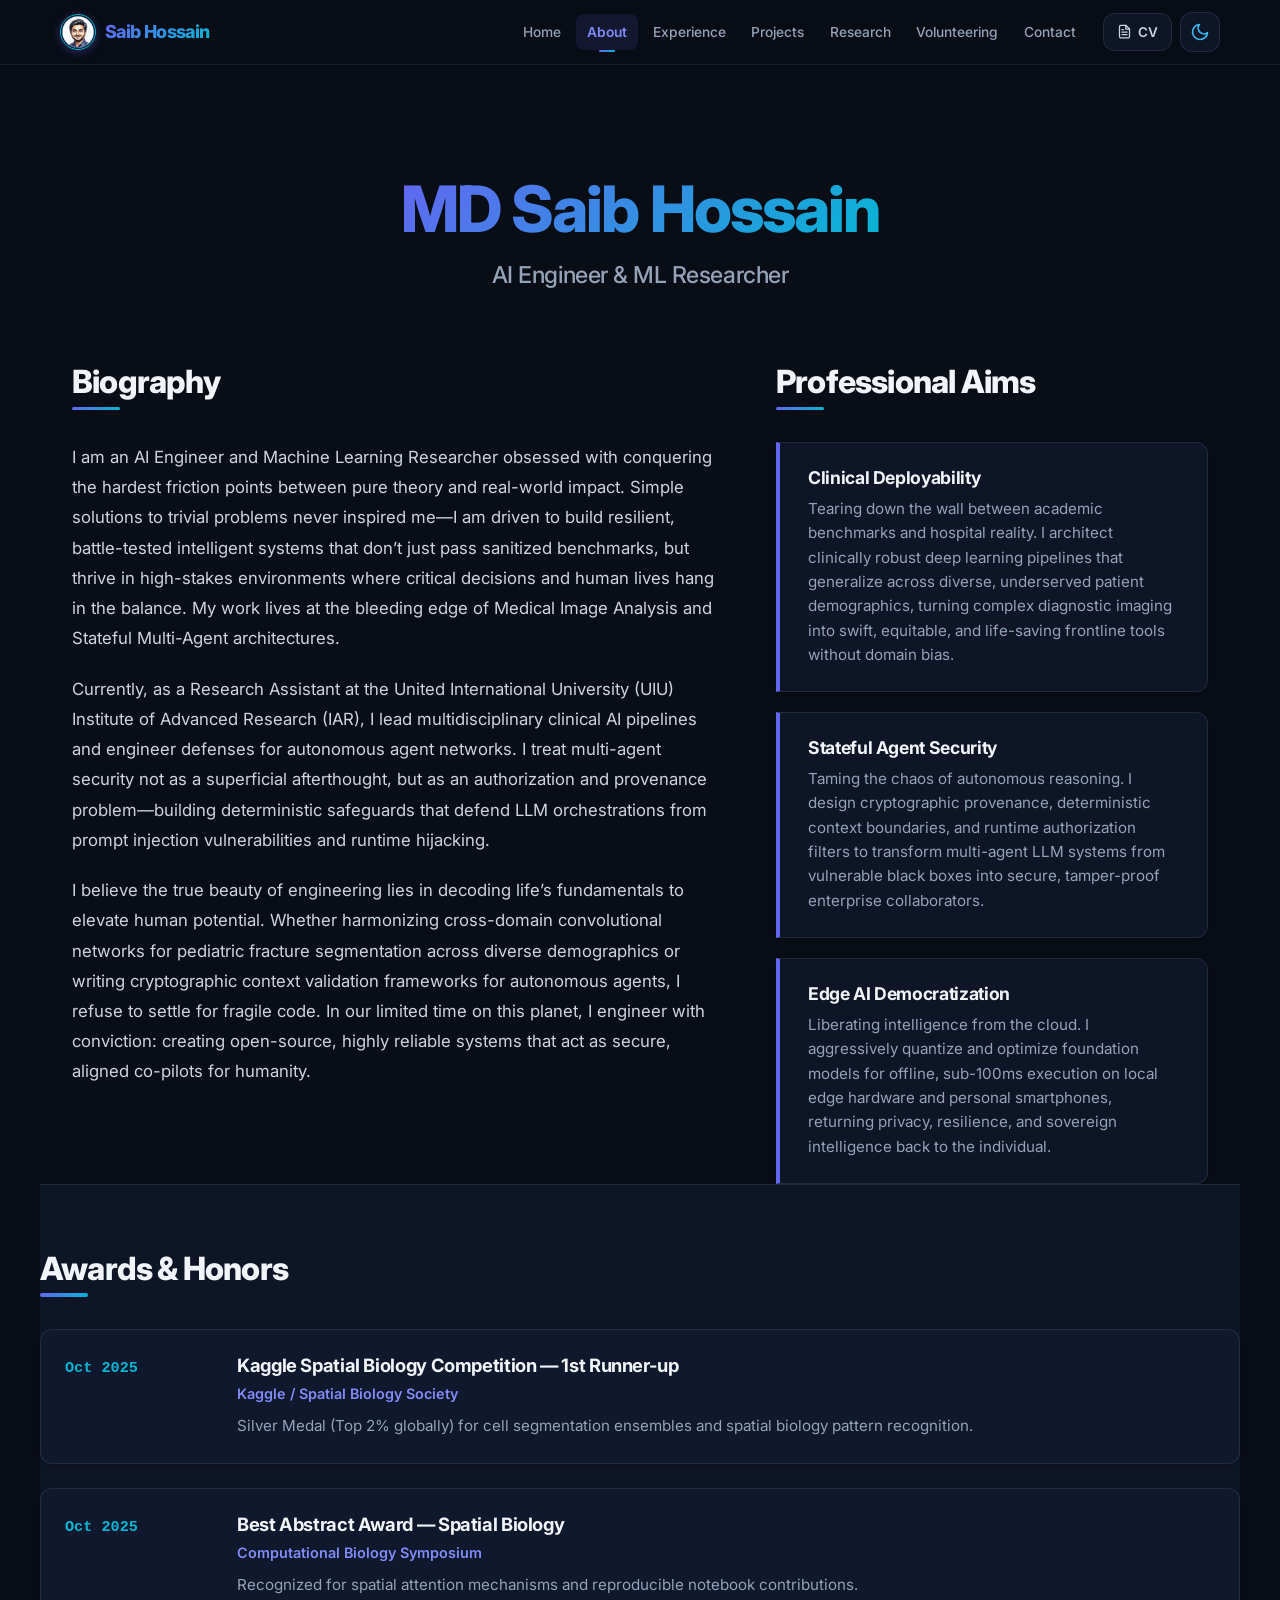
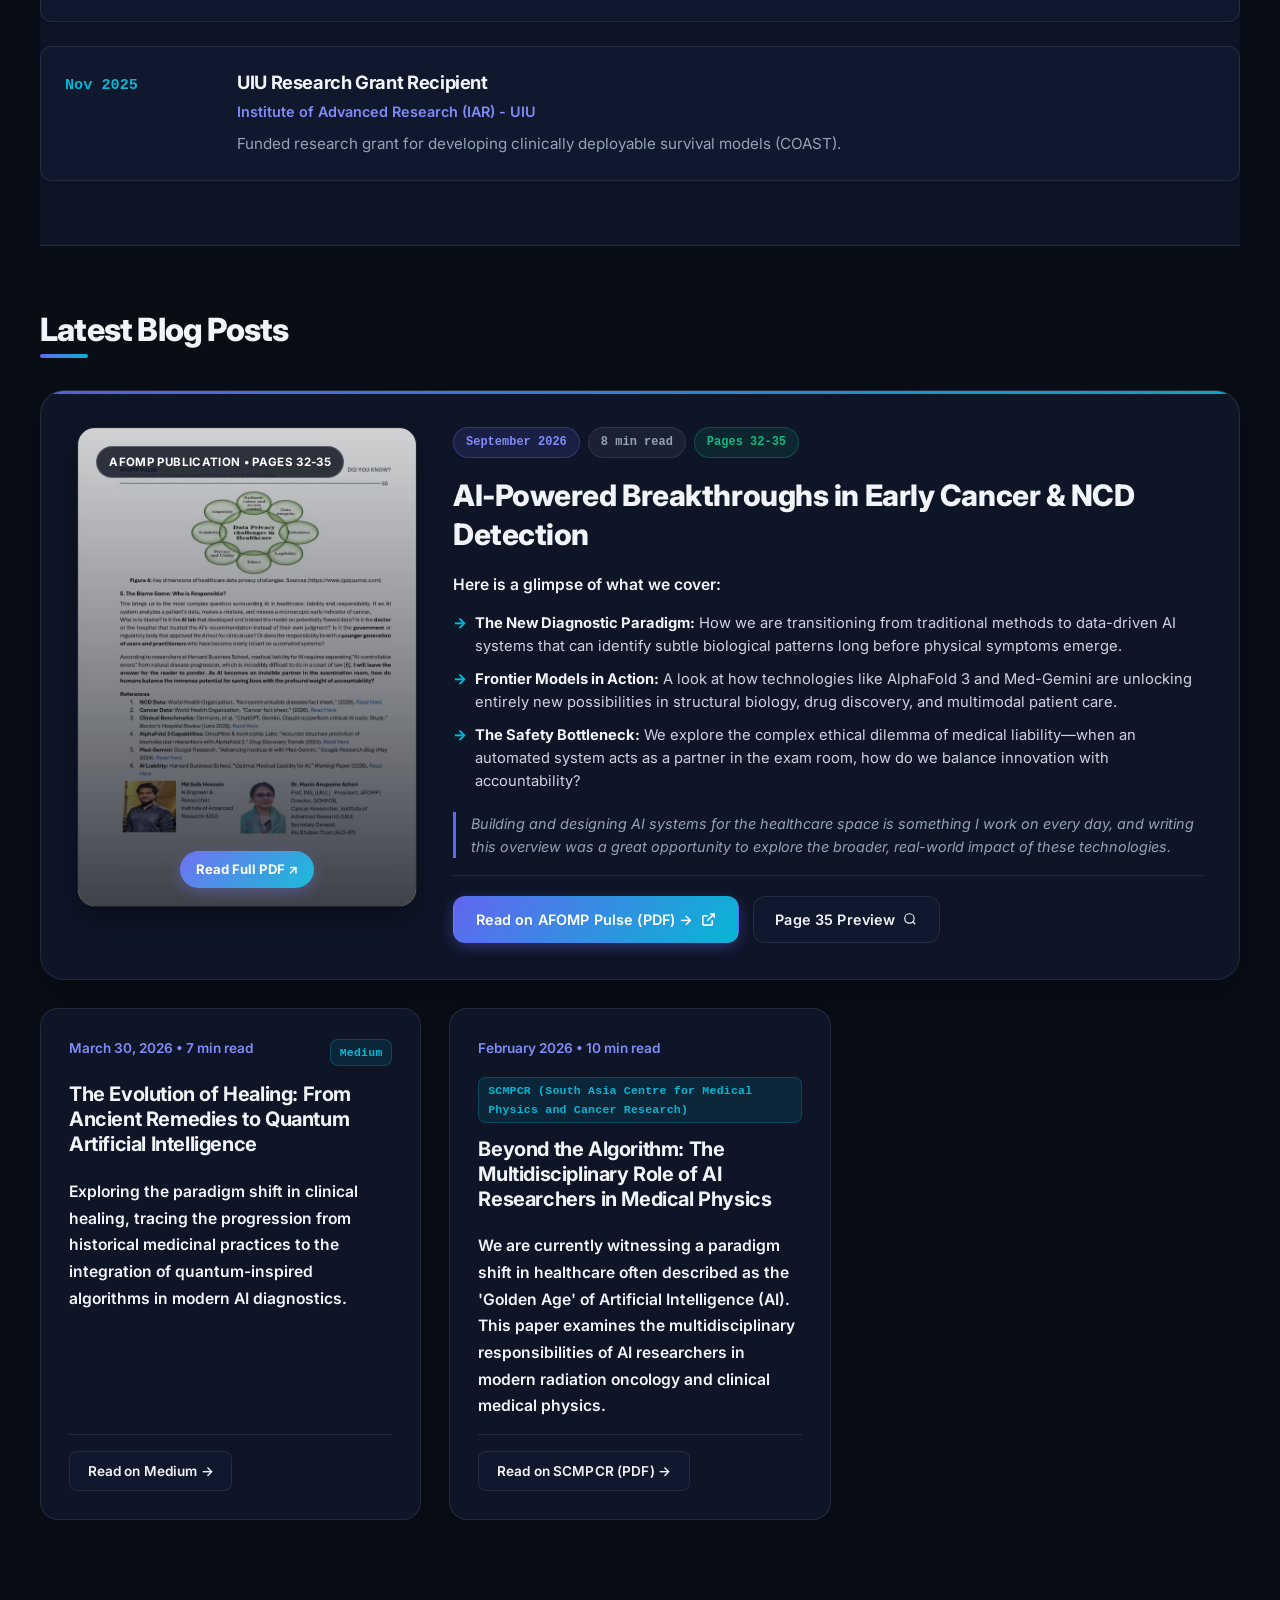
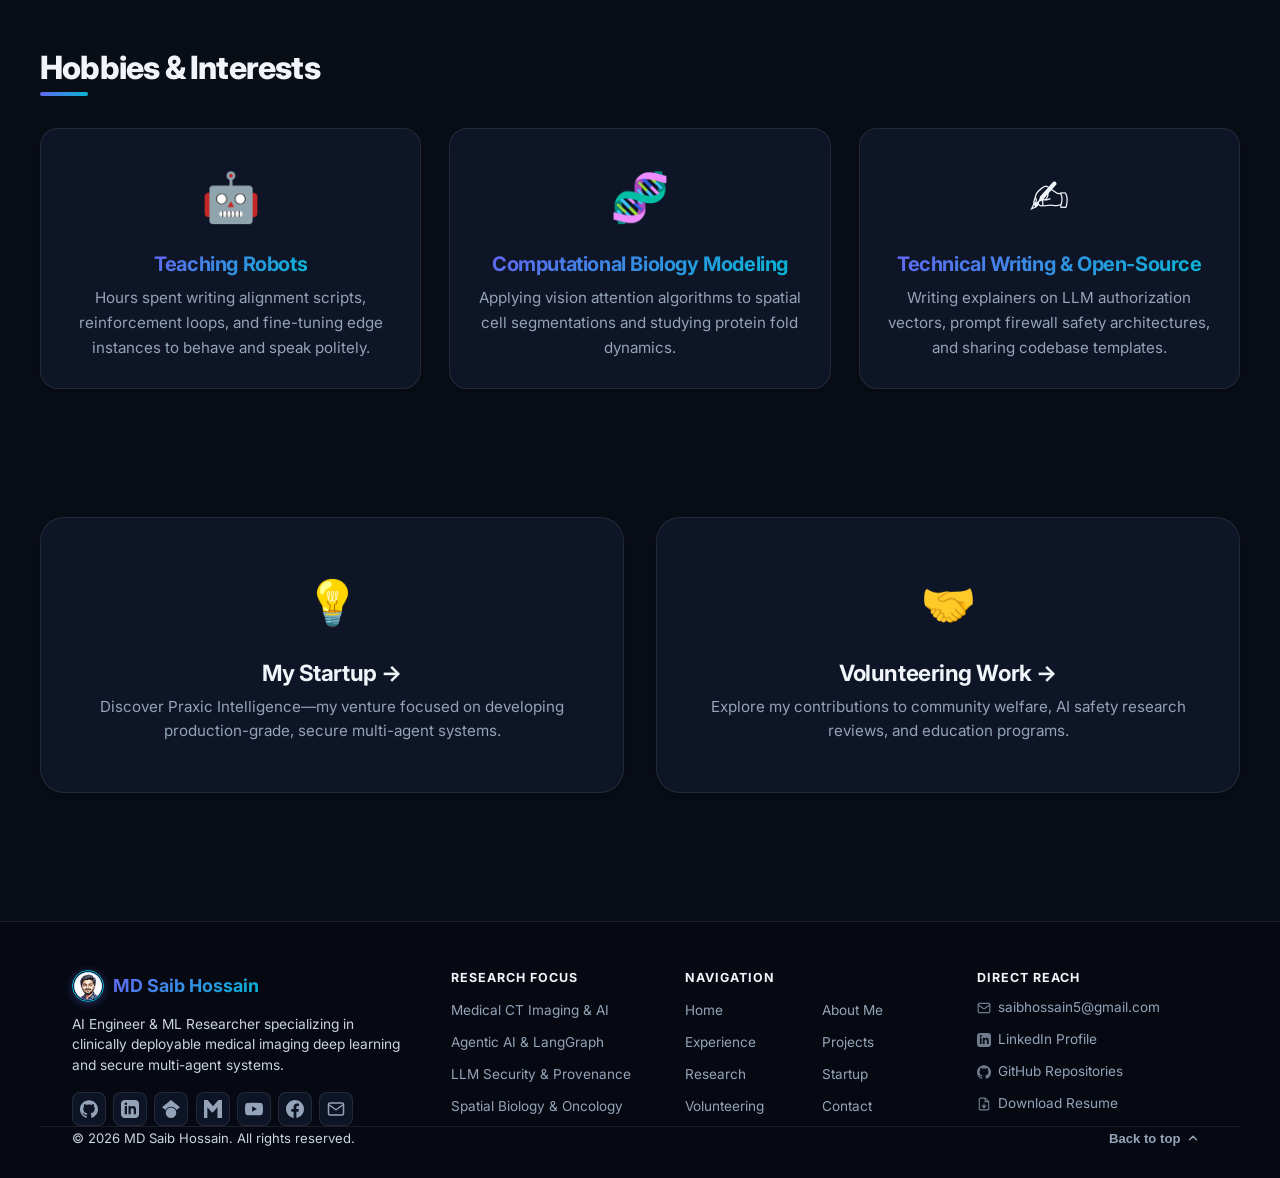
==== commit eb60c43d: "cv update v3" ====
--- a/pages/about/index.html
+++ b/pages/about/index.html
@@ -27,7 +27,14 @@
   <meta property="og:title" content="About MD Saib Hossain | AI Engineer & ML Researcher">
   <meta property="og:description"
     content="Discover the research journey, engineering milestones, and multidisciplinary impact of MD Saib Hossain.">
-  <meta property="og:image" content="https://saibhossain.dev/assets/images/profile.jpg">
+  <meta property="og:image" content="https://saibhossain.dev/assets/images/profile_pencil_square.webp">
+  <meta property="og:image:secure_url" content="https://saibhossain.dev/assets/images/profile_pencil_square.webp">
+  <meta property="og:image:type" content="image/webp">
+  <meta property="og:image:width" content="1024">
+  <meta property="og:image:height" content="1024">
+  <meta property="og:image:alt" content="MD Saib Hossain | AI Engineer &amp; ML Researcher">
+  <meta property="og:image" content="https://saibhossain.dev/assets/images/profile_pencil_square.jpg">
+  <meta property="og:image:type" content="image/jpeg">
   <meta property="og:url" content="https://saibhossain.dev/pages/about/index.html">
   <meta property="og:site_name" content="Saib Hossain Portfolio">
 
@@ -36,7 +43,9 @@
   <meta name="twitter:title" content="About MD Saib Hossain | AI Engineer & ML Researcher">
   <meta name="twitter:description"
     content="Discover the research journey, academic milestones, and engineering focus of MD Saib Hossain.">
-  <meta name="twitter:image" content="https://saibhossain.dev/assets/images/profile.jpg">
+  <meta name="twitter:image" content="https://saibhossain.dev/assets/images/profile_pencil_square.webp">
+  <meta name="twitter:image:alt" content="MD Saib Hossain | AI Engineer &amp; ML Researcher">
+  <meta name="twitter:site" content="@saibhossain">
 
   <!-- Structured Data: JSON-LD AboutPage & Person Schema -->
   <script type="application/ld+json">
@@ -48,6 +57,7 @@
       "name": "MD Saib Hossain",
       "jobTitle": "AI Engineer & ML Researcher",
       "url": "https://saibhossain.dev",
+      "image": "https://saibhossain.dev/assets/images/profile.webp",
       "sameAs": [
         "https://orcid.org/0009-0004-2595-2742",
         "https://scholar.google.com/citations?user=zH0QciUAAAAJ&hl=en",
@@ -122,7 +132,7 @@
   <link rel="stylesheet" href="../../assets/css/animations.css" />
 
   <!-- Page Specific Styles -->
-  <link rel="stylesheet" href="styles.css" />
+  <link rel="stylesheet" href="styles.css?v=2.1" />
 </head>
 
 <body>
@@ -190,7 +200,7 @@
 
 
   <!-- Page Specific Data Injector -->
-  <script src="script.js"></script>
+  <script src="script.js?v=2.1"></script>
 
 </body>
 
--- a/pages/about/styles.css
+++ b/pages/about/styles.css
@@ -183,6 +183,322 @@
 
 [data-theme="light"] .card-meta {
   color: var(--primary);
+}
+
+/* ===================================================
+   FEATURED & STANDARD BLOG POST CARDS
+   =================================================== */
+
+/* Featured Hero Blog Card (Spans full grid width) */
+.card-featured-blog {
+  grid-column: 1 / -1;
+  display: grid;
+  grid-template-columns: 340px 1fr;
+  gap: 2.25rem;
+  padding: 2.25rem;
+  border-radius: var(--radius-xl);
+  background: var(--surface);
+  border: 1px solid var(--border);
+  backdrop-filter: blur(16px);
+  -webkit-backdrop-filter: blur(16px);
+  box-shadow: 0 14px 34px rgba(0, 0, 0, 0.28);
+  position: relative;
+  overflow: hidden;
+  transition: transform 0.35s cubic-bezier(0.25, 1, 0.5, 1), box-shadow 0.35s ease, border-color 0.35s ease;
+}
+
+.card-featured-blog::before {
+  content: '';
+  position: absolute;
+  top: 0;
+  left: 0;
+  right: 0;
+  height: 3px;
+  background: var(--gradient-main);
+  opacity: 0.9;
+}
+
+.card-featured-blog:hover {
+  transform: translateY(-5px);
+  border-color: var(--primary);
+  box-shadow: 0 20px 44px rgba(0, 0, 0, 0.4), 0 0 30px var(--primary-glow);
+}
+
+/* Thumbnail Column */
+.blog-thumb-col {
+  display: flex;
+  flex-direction: column;
+}
+
+.blog-thumb-wrap {
+  position: relative;
+  border-radius: var(--radius-lg);
+  overflow: hidden;
+  border: 1px solid var(--border);
+  background: #090d16;
+  aspect-ratio: 724 / 1024;
+  max-height: 480px;
+  display: block;
+  box-shadow: 0 10px 28px rgba(0, 0, 0, 0.4);
+  text-decoration: none;
+}
+
+.blog-thumb {
+  width: 100%;
+  height: 100%;
+  object-fit: cover;
+  object-position: top center;
+  transition: transform 0.5s cubic-bezier(0.25, 1, 0.5, 1), filter 0.3s ease;
+}
+
+.blog-thumb-wrap:hover .blog-thumb {
+  transform: scale(1.04);
+  filter: brightness(1.05);
+}
+
+.blog-thumb-overlay {
+  position: absolute;
+  inset: 0;
+  background: linear-gradient(180deg, rgba(8, 12, 22, 0.2) 0%, rgba(8, 12, 22, 0.85) 100%);
+  display: flex;
+  flex-direction: column;
+  justify-content: space-between;
+  padding: 1.15rem;
+  opacity: 0.92;
+  transition: opacity 0.3s ease;
+}
+
+.blog-thumb-wrap:hover .blog-thumb-overlay {
+  opacity: 1;
+}
+
+.blog-thumb-badge {
+  align-self: flex-start;
+  padding: 0.35rem 0.75rem;
+  border-radius: var(--radius-full);
+  font-size: 0.72rem;
+  font-weight: 700;
+  color: #ffffff;
+  background: rgba(10, 15, 28, 0.88);
+  border: 1px solid rgba(255, 255, 255, 0.22);
+  backdrop-filter: blur(8px);
+  -webkit-backdrop-filter: blur(8px);
+  letter-spacing: 0.03em;
+  text-transform: uppercase;
+}
+
+.blog-thumb-action {
+  align-self: center;
+  margin-top: auto;
+  padding: 0.45rem 1rem;
+  border-radius: var(--radius-full);
+  font-size: 0.82rem;
+  font-weight: 700;
+  color: #ffffff;
+  background: var(--gradient-main);
+  box-shadow: 0 4px 14px var(--primary-glow);
+  transition: transform var(--transition-fast);
+}
+
+.blog-thumb-wrap:hover .blog-thumb-action {
+  transform: translateY(-2px);
+}
+
+/* Content Column */
+.blog-content-col {
+  display: flex;
+  flex-direction: column;
+  gap: 1.1rem;
+}
+
+.blog-header-row {
+  display: flex;
+  align-items: center;
+  justify-content: space-between;
+  gap: 1rem;
+  flex-wrap: wrap;
+}
+
+.publisher-logo-box {
+  background: #ffffff;
+  padding: 0.4rem 0.85rem;
+  border-radius: var(--radius-md);
+  display: inline-flex;
+  align-items: center;
+  justify-content: center;
+  height: 42px;
+  box-shadow: 0 2px 10px rgba(0, 0, 0, 0.12);
+  border: 1px solid rgba(255, 255, 255, 0.3);
+}
+
+.publisher-logo {
+  max-height: 28px;
+  width: auto;
+  object-fit: contain;
+}
+
+.blog-badges {
+  display: inline-flex;
+  align-items: center;
+  gap: 0.5rem;
+  flex-wrap: wrap;
+}
+
+.badge-pill {
+  display: inline-flex;
+  align-items: center;
+  padding: 0.3rem 0.75rem;
+  border-radius: var(--radius-full);
+  font-size: 0.75rem;
+  font-weight: 600;
+  font-family: var(--font-mono);
+  background: rgba(255, 255, 255, 0.05);
+  color: var(--text-muted);
+  border: 1px solid var(--border);
+}
+
+.badge-pill.badge-primary {
+  background: rgba(99, 102, 241, 0.14);
+  color: var(--primary-light, #818cf8);
+  border-color: rgba(99, 102, 241, 0.35);
+  font-weight: 700;
+}
+
+.badge-pill.badge-outline {
+  background: rgba(16, 185, 129, 0.1);
+  color: #10b981;
+  border-color: rgba(16, 185, 129, 0.3);
+  font-weight: 700;
+}
+
+.featured-blog-title {
+  font-size: clamp(1.4rem, 2.6vw, 1.85rem);
+  font-weight: 800;
+  line-height: 1.32;
+  color: var(--text);
+  margin: 0;
+  letter-spacing: -0.015em;
+}
+
+.featured-blog-title a {
+  color: var(--text);
+  text-decoration: none;
+  transition: color var(--transition-fast);
+}
+
+.featured-blog-title a:hover {
+  color: var(--primary-light, #818cf8);
+}
+
+.featured-blog-body {
+  color: var(--text-secondary);
+  font-size: 0.96rem;
+  line-height: 1.7;
+  display: flex;
+  flex-direction: column;
+  gap: 0.85rem;
+}
+
+.blog-snippet-intro {
+  font-weight: 600;
+  color: var(--text);
+  margin: 0;
+  font-size: 0.98rem;
+}
+
+.blog-snippet-list {
+  list-style: none;
+  padding: 0;
+  margin: 0;
+  display: flex;
+  flex-direction: column;
+  gap: 0.65rem;
+}
+
+.blog-snippet-list li {
+  position: relative;
+  padding-left: 1.4rem;
+  line-height: 1.55;
+  font-size: 0.92rem;
+  color: var(--text-secondary);
+}
+
+.blog-snippet-list li::before {
+  content: '→';
+  position: absolute;
+  left: 0;
+  top: 0;
+  color: var(--accent, #06b6d4);
+  font-weight: 800;
+}
+
+.blog-snippet-list li strong {
+  color: var(--text);
+  font-weight: 700;
+}
+
+.blog-snippet-outro {
+  font-style: italic;
+  color: var(--text-muted);
+  font-size: 0.9rem;
+  border-left: 3px solid var(--primary);
+  padding-left: 0.95rem;
+  margin: 0.35rem 0 0;
+  line-height: 1.6;
+}
+
+.blog-actions-row {
+  display: flex;
+  align-items: center;
+  gap: 0.85rem;
+  flex-wrap: wrap;
+  margin-top: auto;
+  padding-top: 1.25rem;
+  border-top: 1px solid var(--border);
+}
+
+.blog-actions-row .btn {
+  display: inline-flex;
+  align-items: center;
+  gap: 0.5rem;
+  padding: 0.65rem 1.35rem;
+  font-size: 0.9rem;
+  font-weight: 600;
+}
+
+/* Standard Blog Cards */
+.blog-card-standard {
+  padding: 1.85rem 1.65rem;
+  display: flex;
+  flex-direction: column;
+  gap: 0.85rem;
+  height: 100%;
+}
+
+.card-meta-row {
+  display: flex;
+  align-items: center;
+  justify-content: space-between;
+  gap: 0.5rem;
+  flex-wrap: wrap;
+}
+
+.card-publisher-tag {
+  font-size: 0.72rem;
+  font-weight: 700;
+  font-family: var(--font-mono);
+  color: var(--accent);
+  background: rgba(6, 182, 212, 0.1);
+  padding: 0.2rem 0.55rem;
+  border-radius: var(--radius-sm);
+  border: 1px solid rgba(6, 182, 212, 0.25);
+  letter-spacing: 0.02em;
+}
+
+.card-footer-action {
+  margin-top: auto;
+  padding-top: 1rem;
+  border-top: 1px solid var(--border);
 }
 
 /* --- Awards & Honors List --- */
@@ -298,6 +614,36 @@
     grid-template-columns: 1fr;
     gap: 2.5rem;
   }
+
+  .card-featured-blog {
+    grid-template-columns: 300px 1fr;
+    gap: 1.75rem;
+    padding: 1.75rem;
+  }
+}
+
+@media (max-width: 860px) {
+  .card-featured-blog {
+    grid-template-columns: 1fr;
+    gap: 1.5rem;
+    padding: 1.5rem;
+  }
+
+  .blog-thumb-wrap {
+    max-height: 420px;
+    width: 100%;
+    aspect-ratio: 16 / 10;
+  }
+
+  .blog-actions-row {
+    flex-direction: column;
+    width: 100%;
+  }
+
+  .blog-actions-row .btn {
+    width: 100%;
+    justify-content: center;
+  }
 }
 
 @media (max-width: 768px) {
@@ -311,4 +657,14 @@
   .about-page .hero-section {
     padding: 3rem 1rem 1.5rem;
   }
+  .featured-blog-title {
+    font-size: 1.35rem;
+  }
+  .publisher-logo-box {
+    height: 36px;
+    padding: 0.3rem 0.65rem;
+  }
+  .publisher-logo {
+    max-height: 24px;
+  }
 }
